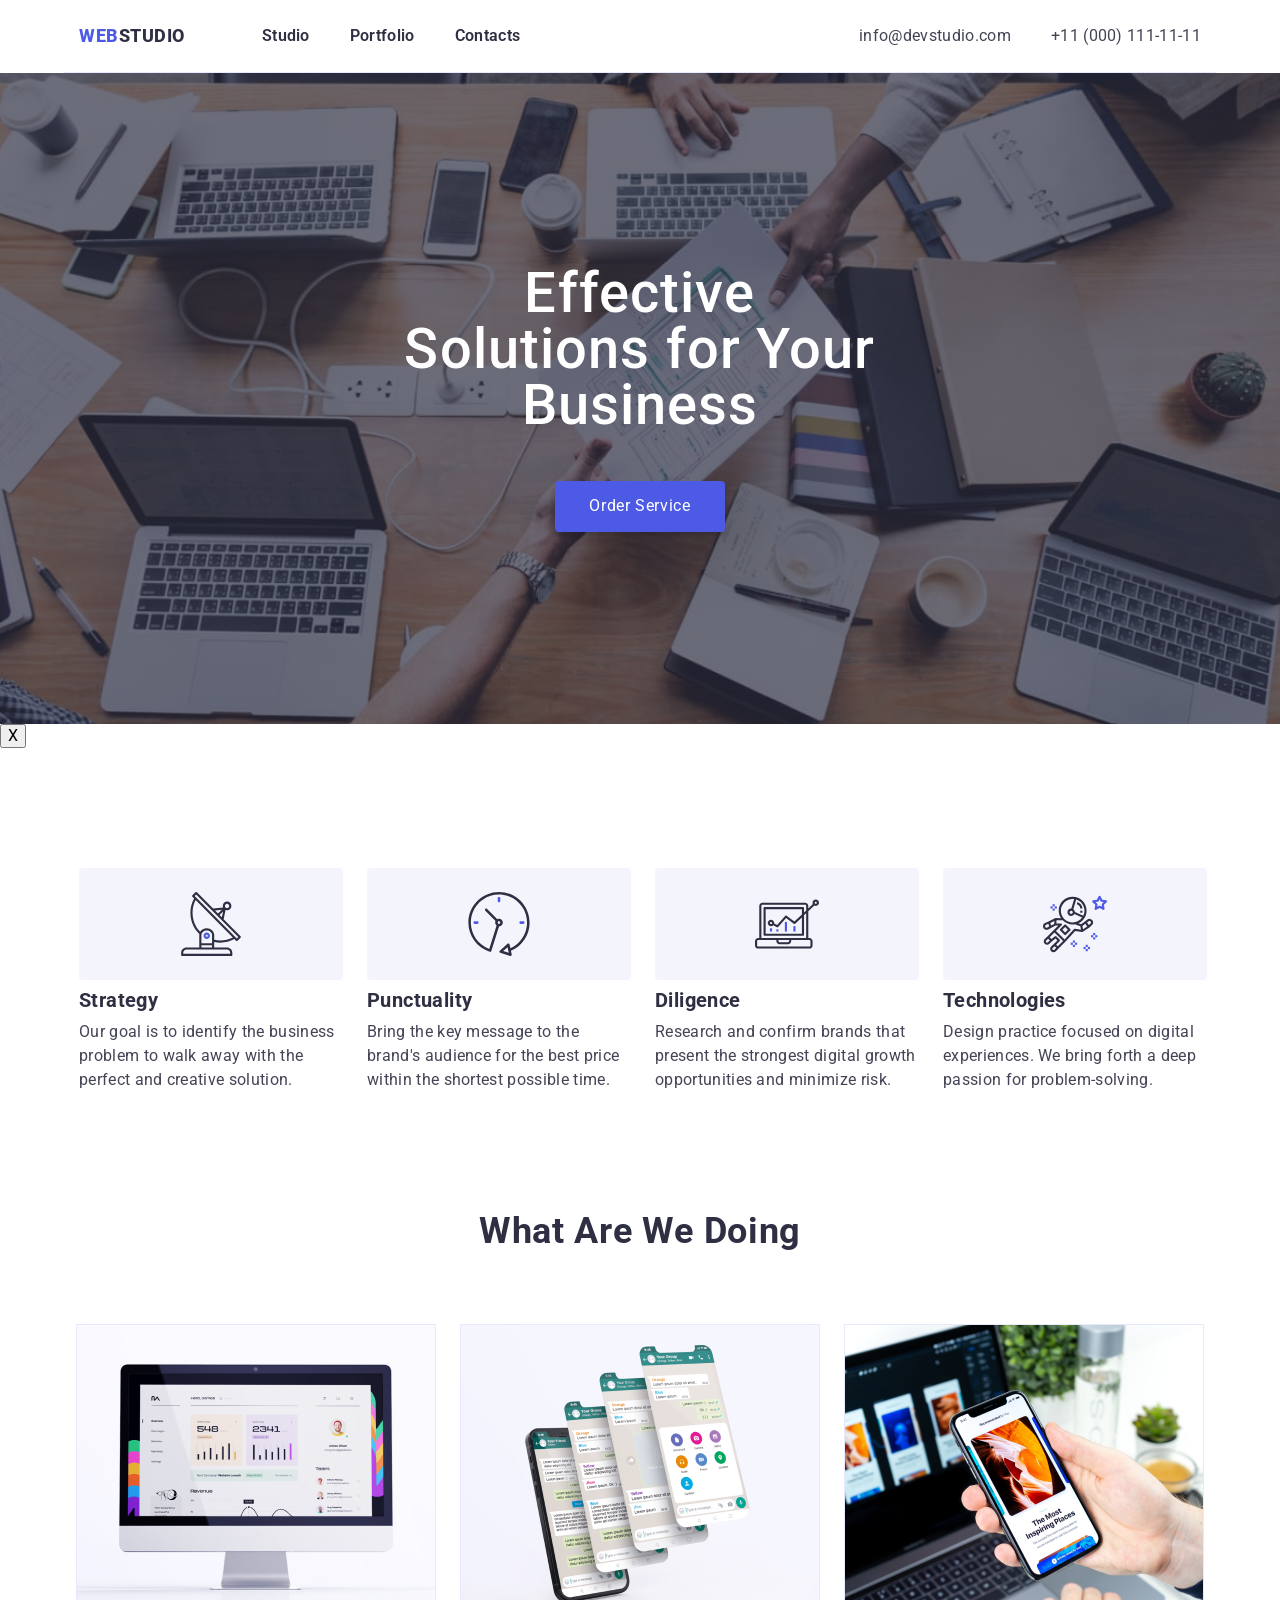
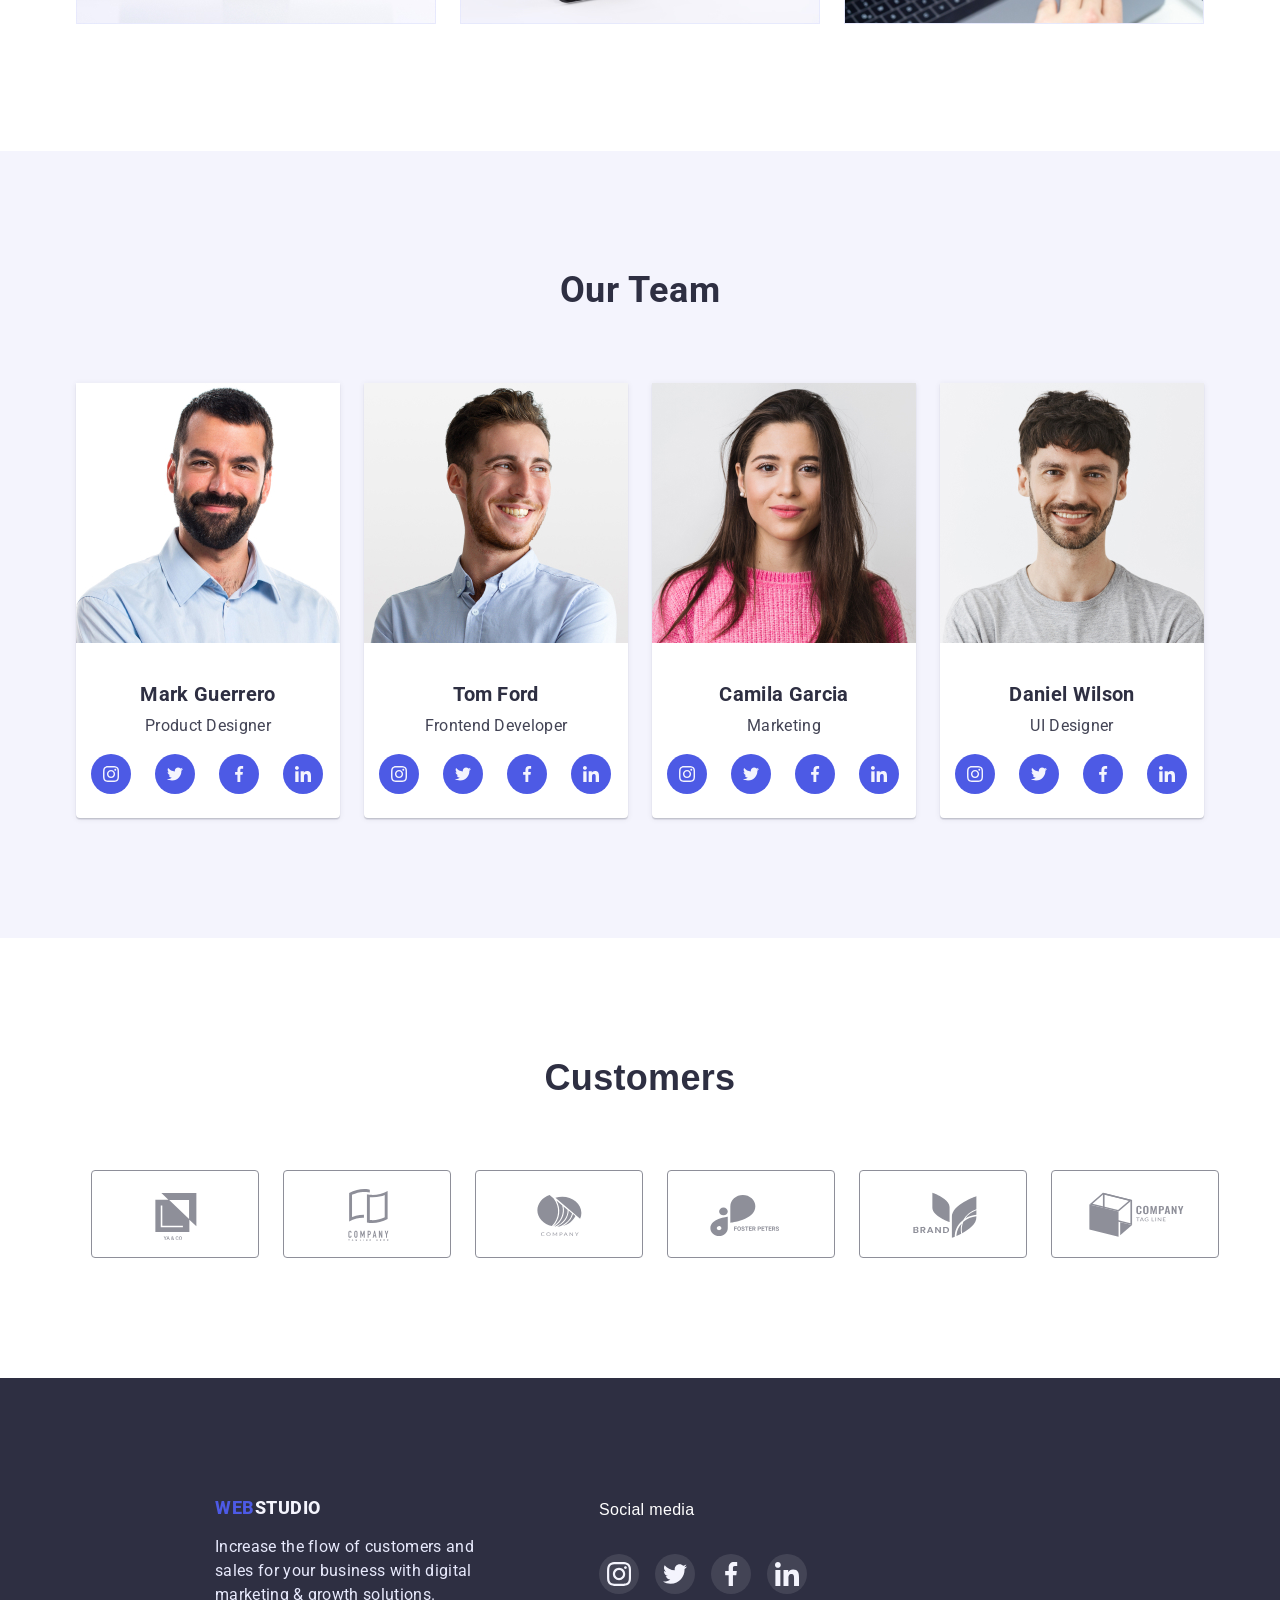
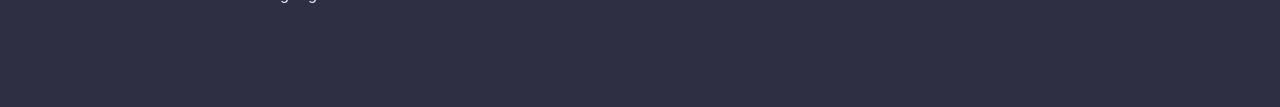
==== index.html @ c27de823 "modal" ====
<!DOCTYPE html>
<html lang="en">
<head>
    <meta charset="UTF-8">
    <meta http-equiv="X-UA-Compatible" content="IE=edge">
    <meta name="viewport" content="width=device-width, initial-scale=1.0">
    <title>Webstudio</title>
    <link href="https://fonts.googleapis.com/css2?family=Raleway:wght@700&family=Roboto:wght@400;500;700;900&display=swap"
        rel="stylesheet">
    <link href="https://fonts.googleapis.com/css2?family=Raleway:wght@700&display=swap" rel="stylesheet">
    <link rel="stylesheet" href="https://cdnjs.cloudflare.com/ajax/libs/modern-normalize/1.1.0/modern-normalize.min.css"
        integrity="sha512-wpPYUAdjBVSE4KJnH1VR1HeZfpl1ub8YT/NKx4PuQ5NmX2tKuGu6U/JRp5y+Y8XG2tV+wKQpNHVUX03MfMFn9Q=="
        crossorigin="anonymous" referrerpolicy="no-referrer" />
    <link rel="stylesheet" href="./css/styles.css">
</head>
<body>
    <header class="page-heder">  
        <div class="container heder-nav">      
            <nav class="main-nav">
                <a href="./index.html" class="logo">
                    <span>Web</span>Studio
                </a>
                    <ul class="site-nav">
                        <li class="navigation">
                            <a href="index.html" class="link">Studio</a>
                        </li>
                        <li class="navigation">
                            <a href="./portfolio.html" class="link">Portfolio</a>
                        </li>
                        <li class="navigation">
                            <a href="/" class="link">Contacts</a>
                        </li>
                    </ul>
            </nav>       
                <ul class="contacts">
                    <li class="nav-contacts">
                        <a href="mailto:info@devstudio.com" class="mail">info@devstudio.com</a>
                    </li>
                    <li class="nav-contacts">
                        <a href="tel:+11(000)111-11-11" class="phone">+11 (000) 111-11-11</a>
                    </li>
                </ul> 
        </div>
    </header>
<!--      Hero -->
    <main> 
        <section class="hero-title">
            <div class="container">
                <h1 class="first-title">Effective Solutions for Your Business</h1>
                <button class="button-hero" type="button" data-modal-open>Order Service</button>
            </div>  
        </section>
        
        <!-- Modal -->
        <div class="backdrop is-hidden" data-modal>
            <div class="modal">
              <button type="button" class="close-button" data-modal-close>X</button>
            </div>
          </div>
        </div>
       

     <!-- первая секция после героя -->
        <section class="section section-content" >
            <div class="container container-content">
                <ul class="content">
                    <li class="content-list">
                        <div class="content-div">
                            <svg class="content-svg" width="64" height="64">
                                <use href="./img/symbol-defs.svg#icon-antenna-1"></use>
                            </svg>
                        </div>
                        <h3 class="section-title">Strategy</h3>
                        <p>Our goal is to identify the business
                            problem to walk away with the perfect and creative solution.
                        </p>                  
                    </li>

                    <li class="content-list">
                        <div class="content-div">
                            <svg class="content-svg "width="64" height="64" >
                                <use href="./img/symbol-defs.svg#icon-clock-1" ></use>
                            </svg>
                        </div>
                        <h3 class="section-title">Punctuality</h3>
                        <p>Bring the key message to the brand's audience for the best price within the shortest possible time.</p>
                    </li>

                    <li class="content-list">
                        <div class="content-div">
                            <svg class="content-svg" width="64" height="64">
                                <use href="./img/symbol-defs.svg#icon-diagram-1"></use>
                            </svg>
                        </div>
                        <h3 class="section-title">Diligence</h3>
                        <p>Research and confirm brands that present the strongest digital growth opportunities and minimize risk.</p>
                    </li>

                    <li class="content-list">
                        <div class="content-div">
                            <svg class="content-svg" width="64" height="64">
                                <use href="./img/symbol-defs.svg#icon-astronaut-1"></use>
                            </svg>
                        </div>
                        <h3 class="section-title">Technologies</h3>
                        <p>Design practice focused on digital experiences. We bring forth a deep passion for problem-solving.</p>
                    </li>
                </ul>
            </div>
        </section>

         <!-- what are we doing -->
         <section class="section our-works">
            <div class="container container-works">
                <h2 class="team-work">What are we doing</h2>
                <ul class="works">        
                        <li class="work-img">
                            <img src="./img/img.jpg" alt="statistics on the monitor">
                        </li>

                        <li class="work-img">

                            <img src="./img/img-1.jpg" alt="wahtsaap user interface on smartphone">
                        </li>

                        <li class="work-img">
                            <img src="./img/img-2.jpg" alt="smartphone in hand">
                        </li>
                </ul>
            </div>
         </section>
         
         <!-- Our team -->
         <section class="section our-team">
            <div class="container container-command"> 
                <h2 class="section-team">Our Team</h2>
                <ul class="team-foto">
                    <li class="names-team">
                        <img src="./img/markguerrero.jpg" alt="mark guerro">
                        <div class="container foto-names">
                            <h3 class="section-names">Mark Guerrero</h3>
                            <p>Product Designer</p>
                            <ul class="icon-list">
                                <li class="icon-item">  
                                    <a class="icon" href="">
                                        <svg class="svg-icon" width="16" height="16">
                                            <use href="./img/symbol-defs.svg#icon-instagram-2"></use>
                                        </svg>
                                    </a>
                                </li>    
                                <li class="icon-item">    
                                    <a class="icon" href="">
                                        <svg class="svg-icon" width="16" height="16">
                                            <use href="./img/symbol-defs.svg#icon-twitter-1"></use>
                                        </svg>
                                    </a>
                                </li>
                                <li class="icon-item">    
                                   <a class="icon" href="">
                                        <svg class="svg-icon" width="16" height="16">
                                            <use href="./img/symbol-defs.svg#icon-facebook-1"></use>
                                        </svg>
                                    </a>
                                </li>
                                <li class="icon-item">   
                                    <a class="icon" href="">
                                        <svg class="svg-icon" width="16" height="16">
                                            <use href="./img/symbol-defs.svg#icon-linkedin-1"></use>
                                        </svg>
                                    </a>
                                </li>
                            </ul>
                        </div>
                    </li>
                    <li class="names-team">
                            <img src="./img/tomford.jpg" alt="tom ford">
                        <div class="container foto-names">
                            <h3 class="section-names">Tom Ford</h3>
                            <p>Frontend Developer</p>
                            <ul class="icon-list">
                                <li class="icon-item">  
                                    <a class="icon" href="">
                                        <svg class="svg-icon" width="16" height="16">
                                            <use href="./img/symbol-defs.svg#icon-instagram-2"></use>
                                        </svg>
                                    </a>
                                </li>    
                                <li class="icon-item">    
                                    <a class="icon" href="">
                                        <svg class="svg-icon" width="16" height="16">
                                            <use href="./img/symbol-defs.svg#icon-twitter-1"></use>
                                        </svg>
                                    </a>
                                </li>
                                <li class="icon-item">    
                                   <a class="icon" href="">
                                        <svg class="svg-icon" width="16" height="16">
                                            <use href="./img/symbol-defs.svg#icon-facebook-1"></use>
                                        </svg>
                                    </a>
                                </li>
                                <li class="icon-item">   
                                    <a class="icon" href="">
                                        <svg class="svg-icon" width="16" height="16">
                                            <use href="./img/symbol-defs.svg#icon-linkedin-1"></use>
                                        </svg>
                                    </a>
                                </li>
                            </ul>
                        </div>
                    </li>
                    <li class="names-team">
                        <img src="./img/camilagarcia.jpg" alt="kamila garcia">
                        <div class="container foto-names">
                            <h3 class="section-names">Camila Garcia</h3>
                            <p>Marketing</p>
                            <ul class="icon-list">
                                <li class="icon-item">  
                                    <a class="icon" href="">
                                        <svg class="svg-icon" width="16" height="16">
                                            <use href="./img/symbol-defs.svg#icon-instagram-2"></use>
                                        </svg>
                                    </a>
                                </li>    
                                <li class="icon-item">    
                                    <a class="icon" href="">
                                        <svg class="svg-icon" width="16" height="16">
                                            <use href="./img/symbol-defs.svg#icon-twitter-1"></use>
                                        </svg>
                                    </a>
                                </li>
                                <li class="icon-item">    
                                   <a class="icon" href="">
                                        <svg class="svg-icon" width="16" height="16">
                                            <use href="./img/symbol-defs.svg#icon-facebook-1"></use>
                                        </svg>
                                    </a>
                                </li>
                                <li class="icon-item">   
                                    <a class="icon" href="">
                                        <svg class="svg-icon" width="16" height="16">
                                            <use href="./img/symbol-defs.svg#icon-linkedin-1"></use>
                                        </svg>
                                    </a>
                                </li>
                            </ul>
                        </div>
                    </li>
                    <li class="names-team">
                        <img src="./img/danielwilson.jpg" alt="deniel wilson">
                        <div class="container foto-names">
                            <h3 class="section-names">Daniel Wilson</h3>
                            <p>UI Designer</p>
                            <ul class="icon-list">
                                <li class="icon-item">  
                                    <a class="icon" href="">
                                        <svg class="svg-icon" width="16" height="16">
                                            <use href="./img/symbol-defs.svg#icon-instagram-2"></use>
                                        </svg>
                                    </a>
                                </li>    
                                <li class="icon-item">    
                                    <a class="icon" href="">
                                        <svg class="svg-icon" width="16" height="16">
                                            <use href="./img/symbol-defs.svg#icon-twitter-1"></use>
                                        </svg>
                                    </a>
                                </li>
                                <li class="icon-item">    
                                   <a class="icon" href="">
                                        <svg class="svg-icon" width="16" height="16">
                                            <use href="./img/symbol-defs.svg#icon-facebook-1"></use>
                                        </svg>
                                    </a>
                                </li>
                                <li class="icon-item">   
                                    <a class="icon" href="">
                                        <svg class="svg-icon" width="16" height="16">
                                            <use href="./img/symbol-defs.svg#icon-linkedin-1"></use>
                                        </svg>
                                    </a>
                                </li>
                            </ul>
                        </div>
                    </li>
                </ul>
            </div>
         </section>
         <!-- Customers -->
         <section class="section" >
            <div class="container">
                <h2 class="customers-item">Customers</h2>
                <ul class="customers-ul">
                    <li class="customers-list">
                        <a class="customers-svg-a" href="#">
                            <svg  width="104" height="56">
                                <use class="valera" href="./img/symbol-defs.svg#icon-Logo"></use>
                            </svg>
                        </a>
                    </li>
                    <li class="customers-list">
                        <a class="customers-svg-a" href="#">
                            <svg class="customers-svg" width="104" height="56">
                                <use href="./img/symbol-defs.svg#icon-Logo-1"></use>
                            </svg>
                        </a>
                    </li>
                    <li class="customers-list">
                        <a class="customers-svg-a" href="#">  
                            <svg class="customers-svg" width="104" height="56">
                                <use href="./img/symbol-defs.svg#icon-Logo-2"></use>
                            </svg>
                        </a>
                    </li>
                    <li class="customers-list">
                        <a class="customers-svg-a" href="#">
                            <svg class="customers-svg" width="104" height="56">
                                <use href="./img/symbol-defs.svg#icon-Logo-3"></use>
                            </svg>
                        </a>
                    </li>
                    <li class="customers-list">
                        <a class="customers-svg-a" href="#">
                            <svg class="customers-svg" width="104" height="56">
                                <use href="./img/symbol-defs.svg#icon-Logo-4"></use>
                            </svg>
                        </a>
                    </li>
                    <li class="customers-list">
                        <a class="customers-svg-a" href="#">
                            <svg class="customers-svg" width="104" height="56">
                                <use href="./img/symbol-defs.svg#icon-Logo-5"></use>
                            </svg>
                        </a>
                    </li>
                </ul>
            </div>

         </section>

    </main>

    <footer class="section-footer">
        <div class="container footer-container">         
           <div class="footer-text">
                <a href="index.html"  class="logo-footer">
                    <span>Web</span>Studio
                </a>
                    <p>Increase the flow of customers and sales for your business with digital marketing & growth solutions.</p>
            </div>
            <div class="footer-div">
                <h3 class="footer-item">Social media</h3>
                <ul class="footer-ul">
                    <li class="footer-list">  
                        <a class="icon-footer" href="">
                            <svg class="svg-footer" width="24" height="24">
                                <use href="./img/symbol-defs.svg#icon-instagram-2"></use>
                            </svg>
                        </a>
                    </li>    
                    <li class="footer-list">    
                        <a class="icon-footer" href="">
                            <svg class="svg-footer" width="24" height="24">
                                <use href="./img/symbol-defs.svg#icon-twitter-1"></use>
                            </svg>
                        </a>
                    </li>
                    <li class="footer-list">    
                       <a class="icon-footer" href="">
                            <svg class="svg-footer" width="24" height="24">
                                <use href="./img/symbol-defs.svg#icon-facebook-1"></use>
                            </svg>
                        </a>
                    </li>
                    <li class="footer-list">   
                        <a class="icon-footer" href="">
                            <svg class="svg-footer" width="24" height="24">
                                <use href="./img/symbol-defs.svg#icon-linkedin-1"></use>
                            </svg>
                        </a>
                    </li>
                </ul>
            </div>
        </div>    
    </footer> 
    
    <script src="./js/modal.js"></script>
</body>
</html>
---- css/styles.css ----
:root{
    --primary-text-color: #434455;
    --title-text-color: #2E2F42;
    --button-color: #4D5AE5;
    --white-color:#FFFFFF;
    --button-portfolio:#F4F4FD;
    /* основной цвет #434455*/
    /* вторичній на заголовках #2E2F42 */
    /* цвет кнопки #4D5AE5*/
}



body {
    background-color: ffffff;
    color: var(--primary-text-color);
    font-family: 'Roboto';
    font-weight: 400;
    font-size: 16px;
    line-height: 1.5em;
    letter-spacing: 0.02em;
}

h1,h2,h3,h4,h5,h6,ul,p {
    margin: 0;
    padding: 0;
}

.section {
    padding: 120px 0;
}

/* logo */

.logo {
    color: var(--title-text-color);
    font-family: 'Raleway' sans-serif;
    font-weight: 800;
    font-size: 18px;
    line-height: 0.75em;
    letter-spacing: 0.03em;
    text-transform: uppercase;
    text-decoration: none;
    
}

span {
    color: var(--button-color);
    font-family: 'Raleway' sans-serif;
    font-weight: 800;
    font-size: 18px;
    line-height: 0.75em;
    letter-spacing: 0.03em;
    text-transform: uppercase;
}

ul {
    list-style: none;
}
/* навигация сайта в hed */


.heder-nav  {
    display: flex;
    width: 1152px;
    margin: 0 auto;
    padding-right: 12px;
    padding-left: 12px;
    align-items: center;
    border-bottom: 1px solid #E7E9FC;
    hadow: 0px 2px 1px rgba(46, 47, 66, 0.08), 0px 1px 1px rgba(46, 47, 66, 0.16), 0px 1px 6px rgba(46, 47, 66, 0.08);
    
}
.main-nav {
    display: flex;
    align-items: center;
    

}

.site-nav {
    display: flex;
    margin-top: 0;
    margin-bottom: 0;
    padding-left: 0;
    margin-left: 77px;
   
}

.site-nav .navigation:not(:last-child){
    margin-right: 40px;
}

.site-nav .link {
    display: block;
    padding-top: 24px;
    padding-bottom: 24px ;
    color: var(--title-text-color);
    font-family: 'Roboto';
    font-weight: 600;
    font-size: 16px;
    line-height: 1.5em;
    letter-spacing: 0.02em;
}
.site-nav a {
    text-decoration: none;
}

.site-nav .link:hover {
    color: var(--primary-text-color);
}
.site-nav .link:focus {
    color: var(--button-color);
}

/* contacts */
.nav-contacts .contacts:first-child{
    padding-right: 40px;
}
      


.contacts{
    display: flex;
    padding-left: 0;
    margin-top: 0;
    margin-bottom: 0;
    margin-left: auto;
    
}

.contacts .mail {
    margin-right: 40px;
    color: var(--primary-text-color);
    font-family: 'Roboto';
    font-weight: 400;
    font-size: 16px;
    line-height: 1.5em;
    letter-spacing: 0.02em;
    text-decoration: none;
}

.contacts .mail:hover,
.contacts .mail:focus{
    color: var(--button-color);
}

.contacts .phone { 
    color: var(--primary-text-color);
    font-family: 'Roboto';
    font-weight: 400;
    font-size: 16px;
    line-height: 1.5em;
    letter-spacing: 0.02em;
    text-decoration: none;
}

.contacts .phone:hover,
.contacts .phone:focus{
    color: var(--button-color);
}

/* hero */
.hero-title {
    max-width: 1440px;
    margin: 0 auto;
    padding: 192px 0; 
    text-align: center;
    background-color:#2E2F42; 
    color: var(--white-color);
    background-image: linear-gradient(rgba(46, 47, 66, 0.7),rgba(46, 47, 66, 0.7)), url(../img/people-office\ 1.jpg);
    background-size: cover;
    background-repeat: no-repeat;
    background-position: center;
    
 
}

.container {
    max-width: 1152px;
    margin: 0 auto;
    padding: 0 15px;
}

.first-title {
    max-width: 492px;
    margin: 0 auto;
    margin-bottom: 48px;
    font-weight: 500;
    font-size: 56px;
    line-height: 1em;
    letter-spacing: 0.02em;
}

.button-hero {
    background-color: var(--button-color);
    box-shadow: 0px 4px 4px rgba(0, 0, 0, 0.15);
    color: var(--white-color);
    width: 170px;
    height: 51px;
    font-size: 16px;
    line-height: 1.18em;
    letter-spacing: 0.04em;
    cursor: pointer;
    border-radius: 4px;
    border: none;
   
}
.button-hero:hover {
    background-color: #404BBF;
   
}

/* первая секция после героя */
.section-content {
    padding-top: 120px;
    padding-bottom: 0; 
}

.container-content{
    justify-content: center;
    margin: auto;
    width: 1158px;
    padding: 0 15px;
    margin: 0 auto;
    
}

.section-title {
    color: var(--title-text-color);
    font-size: 20px;
    line-height: 1.2em;
    letter-spacing: 0.02em;
    margin-bottom: 8px;
    margin-top: 0;
}

.content {
    display: flex;
    text-align: start;
    padding-left: 0;
    
}


.content-list:not(:last-child){
    margin-right: 24px;
}
.content-div {
    background-color: #F4F4FD;
    border-radius: 4px;
    width: 264px;
    height: 112px;
    display: flex;
    align-items: center;
    justify-content: center;
    gap: 24px;
    margin-bottom: 8px;
   
}

/* what are we doing */
.our-works {
    padding-top: 120px;
}

.container-works {
    widows: 1128px;
    text-align: center;
}

.works {
    display: flex;
    justify-content: center;
    margin-top: 0;
    margin-bottom: 0;
    padding-left: 0;
}

.team-work {
    color: var(--title-text-color);
    font-size: 36px;
    line-height: 1.11em;
    letter-spacing: 0.02em;
    text-transform: capitalize;
    padding-bottom: 72px;
}

.work-img:not(:last-child) {
    margin-right: 24px;
}



/* our team */
.our-team {
    /* margin-top: 120px; */
    padding-bottom: 120px;
    background-color: var(--button-portfolio);
}

.container-command {
    text-align: center;
}

.section-team {
    /* padding-top: 120px; */
    padding-bottom: 72px; 
    color: var(--title-text-color);
    font-size: 36px;
    line-height: 1.11em;
    letter-spacing: 0.02em;
    text-transform: capitalize;
}

.team-foto{
    display: flex;
    justify-content: center;
    margin-bottom: 0;
    padding-left: 0;
    width: 100%;
    height: auto;
}

.names-team:not(:last-child) {
    margin-right: 24px;
}
.names-team {
    background: #FFFFFF;
box-shadow: 0px 1px 6px rgba(46, 47, 66, 0.08), 0px 1px 1px rgba(46, 47, 66, 0.16), 0px 2px 1px rgba(46, 47, 66, 0.08);
border-radius: 0px 0px 4px 4px;
}

.section-names {
    color: var(--title-text-color);
    font-size: 20px;
    line-height: 1.2em;
    margin-top: 0;
    margin-bottom: 8px;
}

.foto-names {
    /* padding: 32px 64px; */
    padding-bottom: 32px;
    padding-top: 32px;
}

.icon-list {
    display: flex;
    justify-content: space-between;
    width: 232px;
    height: 48px;
    padding-top: 16px;
}

.icon-item {
    width: 40px;
    height: 40px;
    
}

.icon {
    width: 100%;
    height: 100%;
    display: flex;
    align-items: center;
    justify-content: center;
    gap: 24px;
    background-color: var(--button-color);
    border-radius: 50%;
    fill: #F4F4FD;
}

.icon-item :hover {
    background-color: #404BBF;
    
}
   
/* Customers  */

.customers-item {
    font-family: sans-serif;
    color: var(--title-text-color);
    font-size: 36px;
    line-height: 1.1em;
    font-weight: 700;
    text-align: center;
    /* margin-top: 130px; */
    margin-bottom: 72px;

}

.customers-ul {
    display: flex;
    justify-content: center;
    width: 1152px;
    margin: 0 auto;
    /* padding-bottom: 120px; */
    

}

.customers-list {
    display: flex;
    align-items: center;
    justify-content: center;
    /* width: 168px;
    height: 88px;  */
   
}

.customers-svg-a {
    display: flex;
    align-items: center;
    justify-content: center;
    border: 1px solid #8E8F99;
    border-radius: 4px;
    width: 168px;
    height: 88px; 
    fill: #8E8F99;
    
    
}

.customers-svg-a:hover,
.customers-svg-a:focus {
    color: #404BBF;
    border: 1px solid #404BBF;
    fill: #404BBF;;
}

.customers-list:not(:last-child) {
    margin-right: 24px;
}


/* Footer */

.footer-container{
    display: flex;
    margin-left: 200px;
}

.section-footer{
    display: flex;
    background-color: var(--title-text-color);
    padding-top: 120px;
    /* padding-left: 200px; */
    padding-bottom: 100px;
      
}

.footer-text {
    display: block;
    width: 264px;
    color: #E7E9FC;
    margin-right: 120px;
   
}

.logo-footer{
    display: block;
    padding-bottom: 16px;
    color: #F4F4FD;
    font-family: 'Raleway' sans-serif;
    font-style: normal;
    font-weight: 800;
    font-size: 18px;
    line-height: 1.16em;
    letter-spacing: 0.03em;
    text-transform: uppercase;
    text-decoration: none;
}

.footer-item {
    font-family: sans-serif;
    font-weight: 500;
    font-size: 16px;
    line-height: 1.5em;
    color: #FFFFFF;
    letter-spacing: 0.02em;
    padding-bottom: 16px;
}

.footer-ul {
    display: flex;
    width: 232px;
    height: 48px;
    padding-top: 16px;

}

.footer-list {
    width: 40px;
    height: 40px;
    
}

.footer-list:not(:last-child){
    margin-right: 16px;
}

.footer-list :hover {
    background-color: #31D0AA;

}

.icon-footer {
    width: 100%;
    height: 100%;
    display: flex;
    align-items: center;
    justify-content: center;
    gap: 24px;
    background-color: rgba(255, 255, 255, 0.1);
    border-radius: 50%;
    fill: #F4F4FD;
}


      /*  Portfolio page */
.portfolio-h1{
    display: none;
}

.button-list {
    display: flex;
    margin-top: 94px;
    justify-content: center;
}

.button:not(:last-child){
    margin-right: 24px;
} 

.button-btn{
    background-color: var(--button-portfolio);
    color: var(--button-color);
    font-size: 16px;
    line-height: 1.5em;
    cursor: pointer;
    padding: 8px 16px;
    border: 1px solid #E7E9FC;
    border-radius: 4px;
 }

.button-btn:hover,
.button-btn:focus{
    background-color: var(--button-color);
    color: var(--white-color);
}

/* секция фото */
.portfolio-foto {
    margin-right: 0 auto;
    margin-left: 0 auto;
    padding-top: 72px;
    /* width: 1152px; */
   
    
   
}

.foto-list {
    display: flex;
    flex-wrap: wrap;
    width: 1152px;
    /* background: #FFFFFF; */
    border: 0.5px solid #F4F4FD;
    box-shadow: 0px 1px 6px rgba(46, 47, 66, 0.08);
  
    
}

.foto-img-list {
    width: 360px;
    margin-right: 24px;
    margin-bottom: 48px;

}

.foto-img-list:nth-child(3n) { 
    margin-right: 0;

}

.foto-img-list:nth-child(n+7) {
    margin-bottom: 0;
}

.app-marketing-design {
    padding-top: 32px;
    padding-bottom: 32px;
    padding-left: 16px;
    /* background: #FFFFFF; */
    border: 0.5px solid #F4F4FD;
    box-shadow: 0px 1px 6px rgba(46, 47, 66, 0.08);
}

.section-portfolio {
    color: var(--title-text-color);
    font-size: 20px;
    line-height: 1.2em;
    margin-bottom: 8px;
}
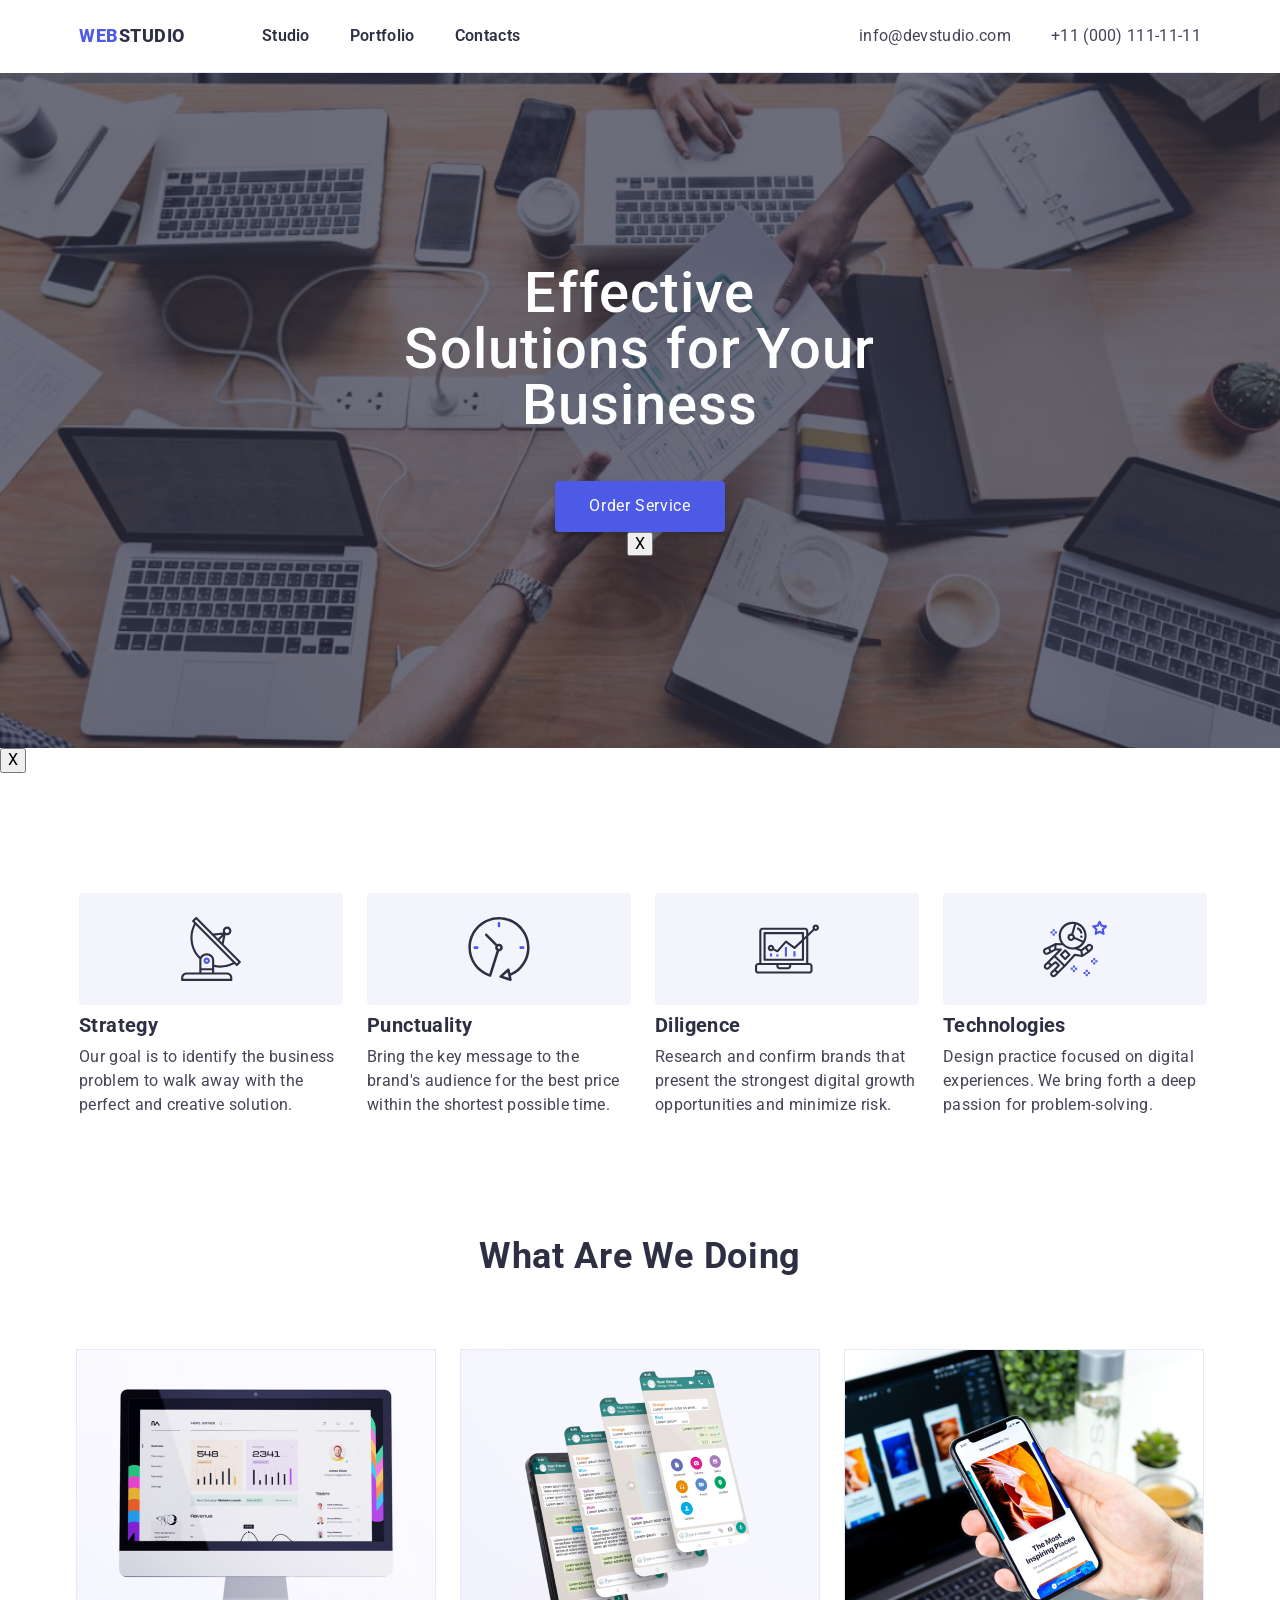
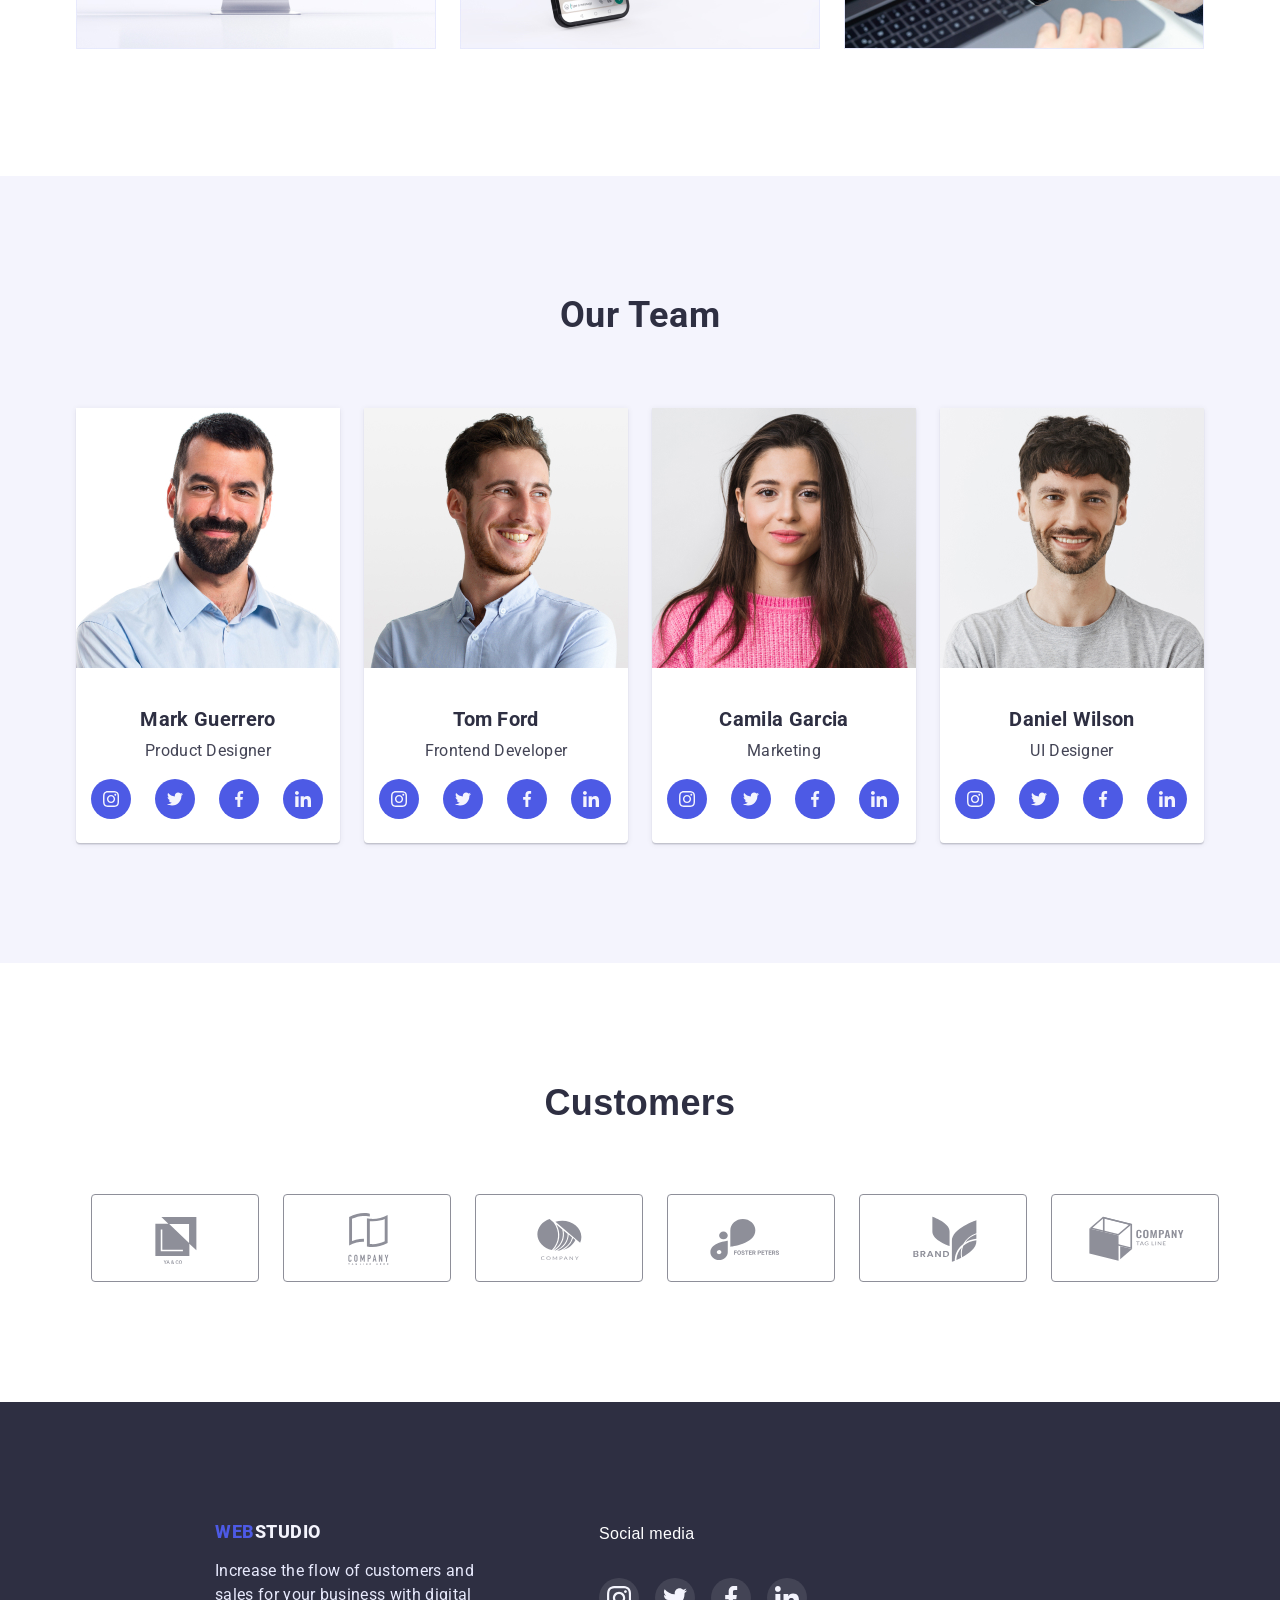
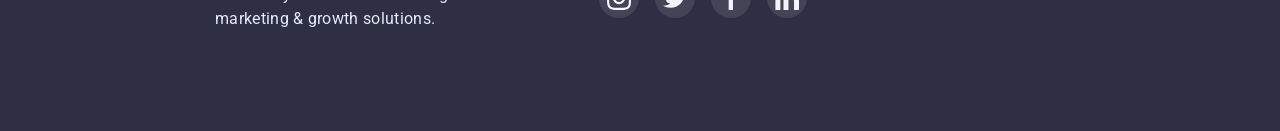
==== commit 5b6be35f: "модалка" ====
--- a/index.html
+++ b/index.html
@@ -48,7 +48,14 @@
             <div class="container">
                 <h1 class="first-title">Effective Solutions for Your Business</h1>
                 <button class="button-hero" type="button" data-modal-open>Order Service</button>
-            </div>  
+            </div> 
+            <div class="backdrop is-hidden" data-modal>
+                <div class="modal">
+                  <button type="button" class="close-button" data-modal-close>X</button>
+                </div>
+              </div>
+              
+            </div> 
         </section>
         
         <!-- Modal -->
@@ -57,6 +64,7 @@
               <button type="button" class="close-button" data-modal-close>X</button>
             </div>
           </div>
+
         </div>
        
 
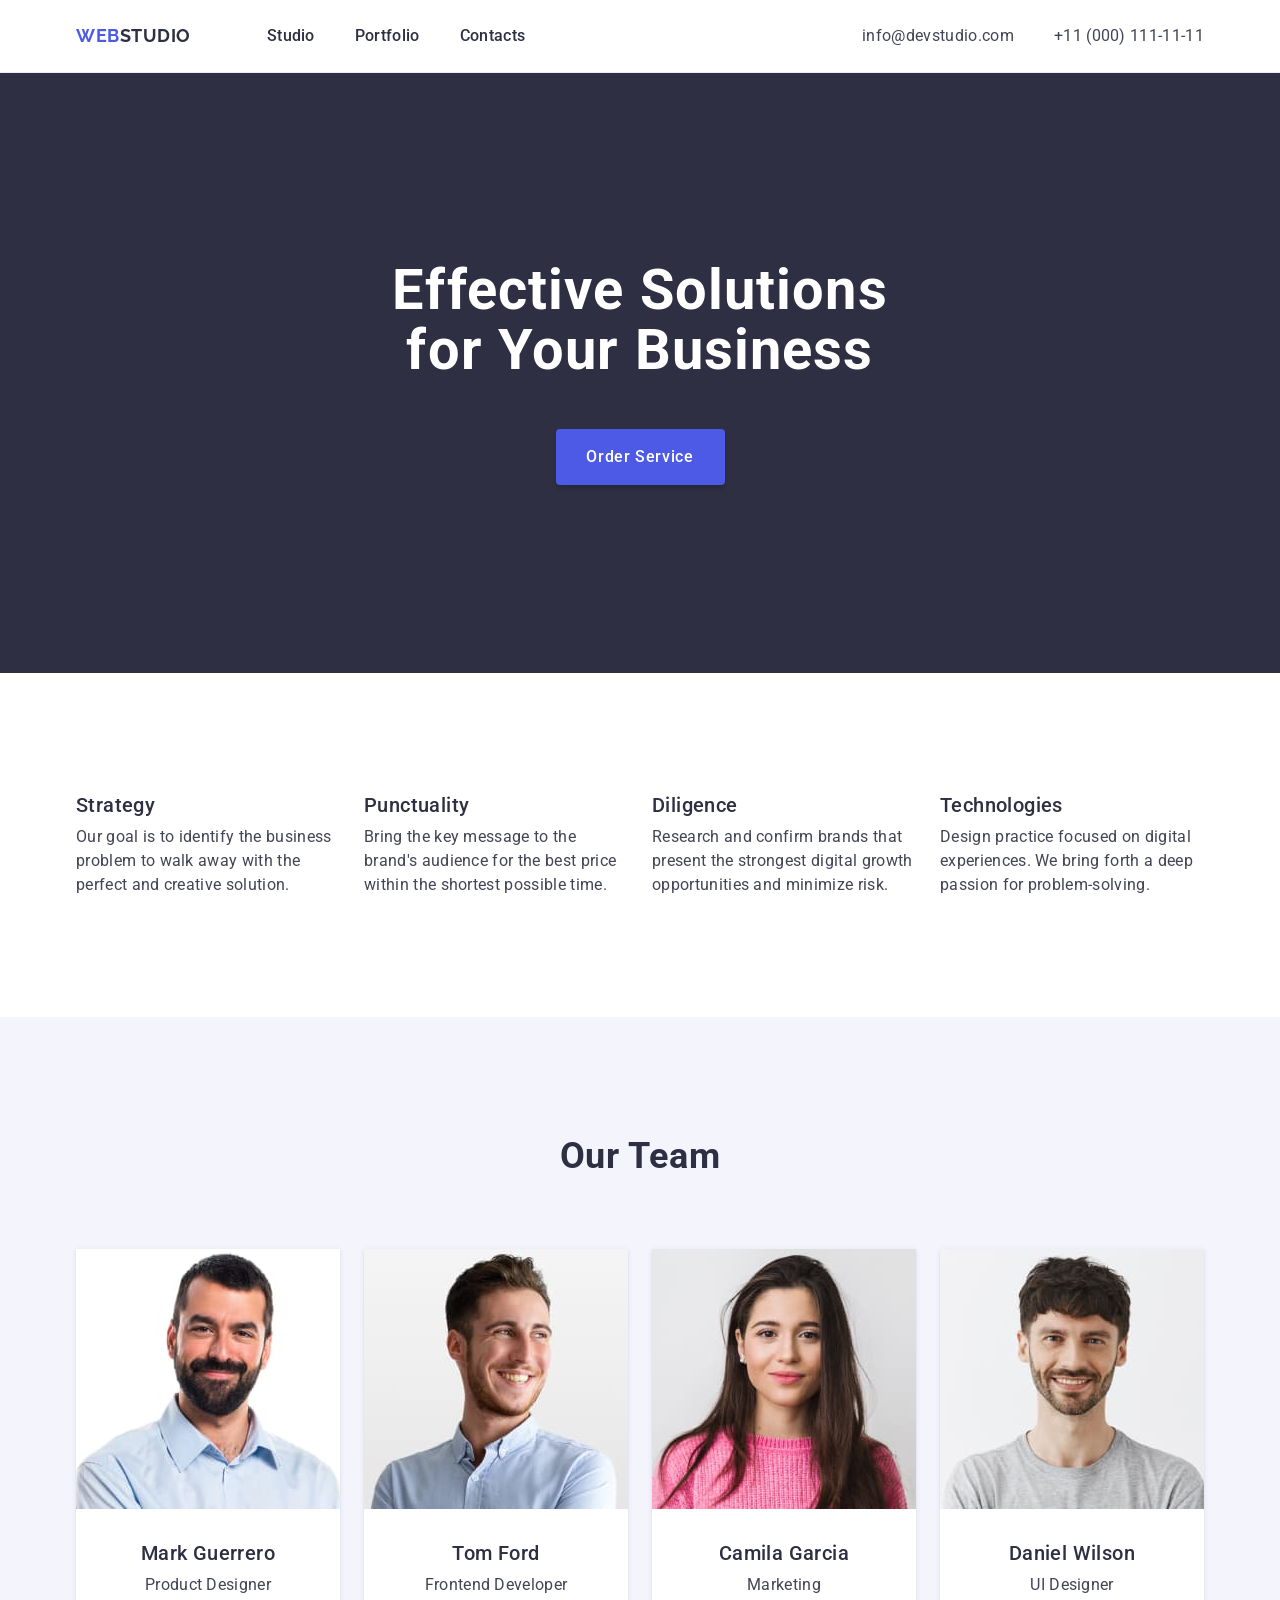
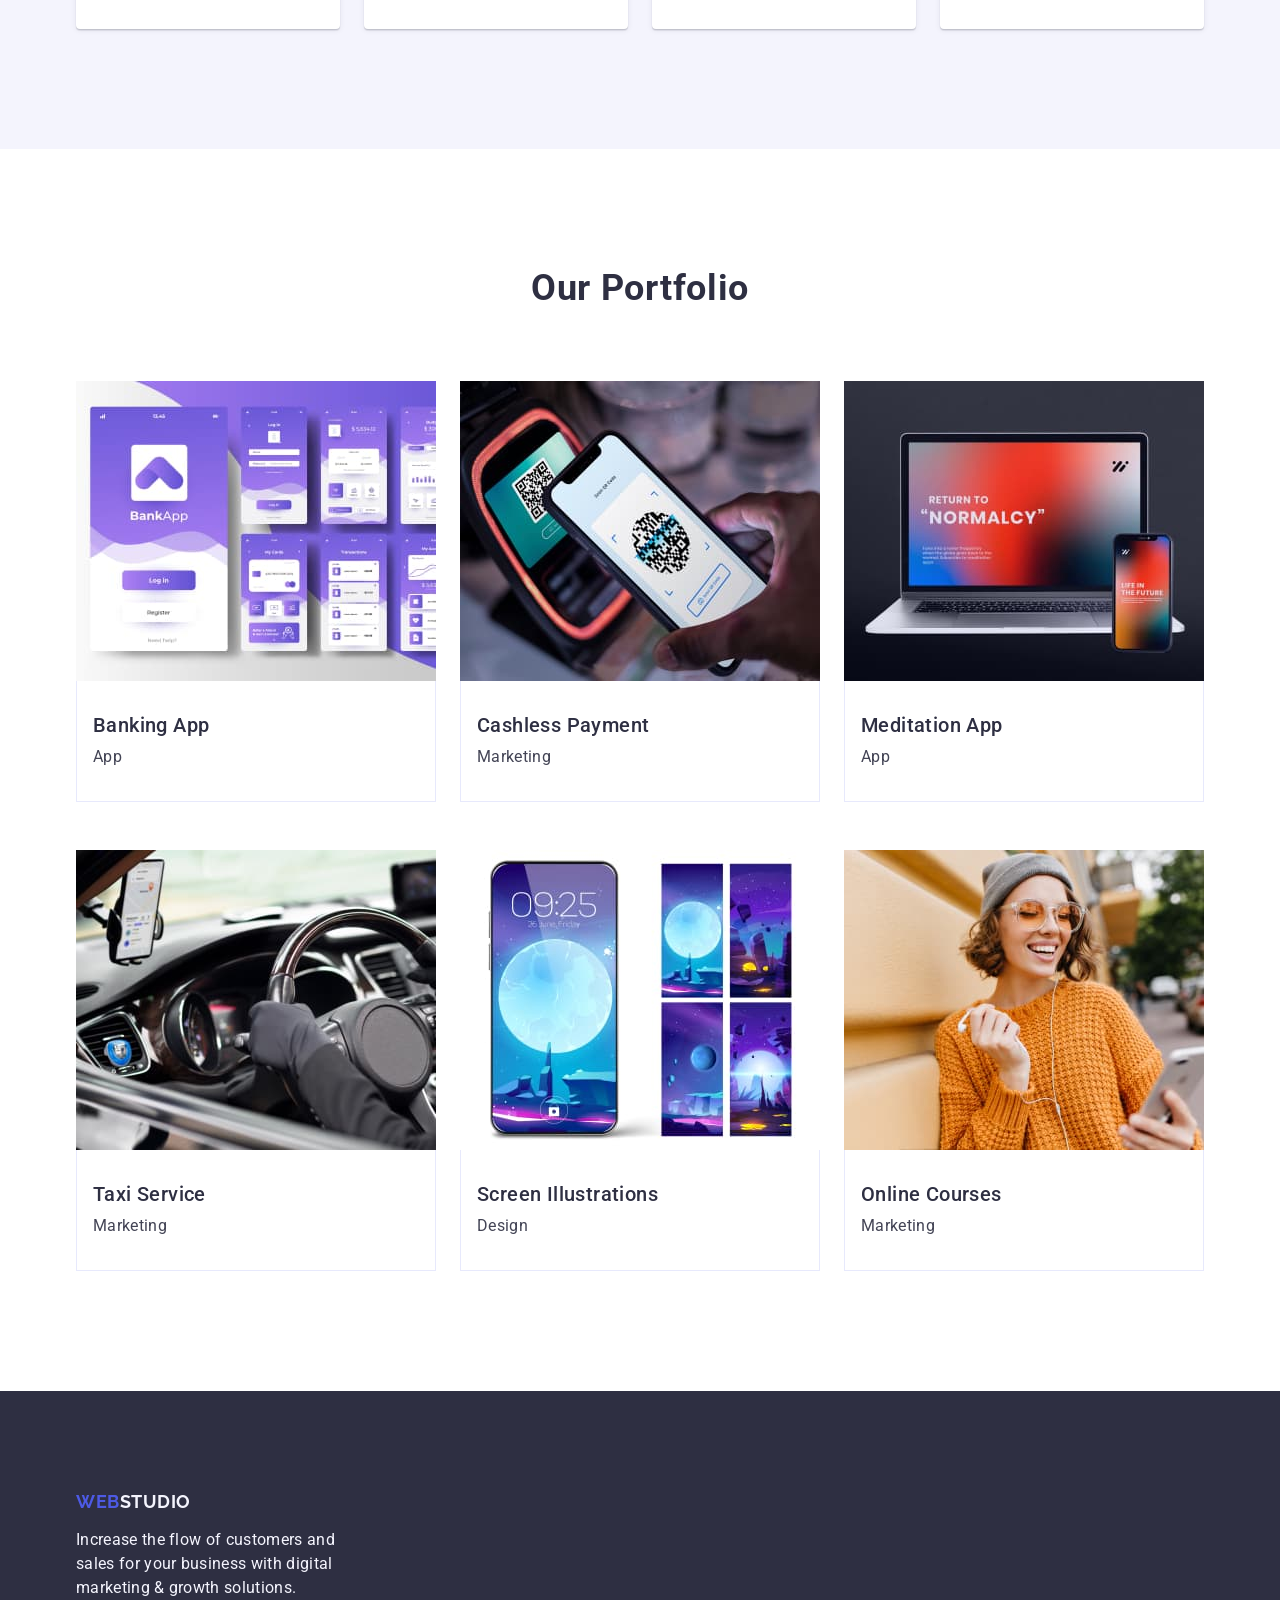
==== commit 5befc0e8: "start" ====
--- a/index.html
+++ b/index.html
@@ -2,396 +2,203 @@
 <html lang="en">
 <head>
     <meta charset="UTF-8">
-    <meta http-equiv="X-UA-Compatible" content="IE=edge">
     <meta name="viewport" content="width=device-width, initial-scale=1.0">
     <title>Webstudio</title>
-    <link href="https://fonts.googleapis.com/css2?family=Raleway:wght@700&family=Roboto:wght@400;500;700;900&display=swap"
-        rel="stylesheet">
-    <link href="https://fonts.googleapis.com/css2?family=Raleway:wght@700&display=swap" rel="stylesheet">
-    <link rel="stylesheet" href="https://cdnjs.cloudflare.com/ajax/libs/modern-normalize/1.1.0/modern-normalize.min.css"
-        integrity="sha512-wpPYUAdjBVSE4KJnH1VR1HeZfpl1ub8YT/NKx4PuQ5NmX2tKuGu6U/JRp5y+Y8XG2tV+wKQpNHVUX03MfMFn9Q=="
-        crossorigin="anonymous" referrerpolicy="no-referrer" />
-    <link rel="stylesheet" href="./css/styles.css">
+<link rel="preconnect" href="https://fonts.googleapis.com">
+<link rel="preconnect" href="https://fonts.gstatic.com" crossorigin>
+<link href="https://fonts.googleapis.com/css2?family=Raleway:wght@700&family=Roboto:wght@400;500;700&display=swap"
+    rel="stylesheet">
+        <link rel="stylesheet" href="https://cdnjs.cloudflare.com/ajax/libs/modern-normalize/2.0.0/modern-normalize.min.css"
+            integrity="sha512-4xo8blKMVCiXpTaLzQSLSw3KFOVPWhm/TRtuPVc4WG6kUgjH6J03IBuG7JZPkcWMxJ5huwaBpOpnwYElP/m6wg=="
+            crossorigin="anonymous" referrerpolicy="no-referrer" />
+        <link rel="stylesheet" href="./css/styles.css">
 </head>
 <body>
-    <header class="page-heder">  
-        <div class="container heder-nav">      
-            <nav class="main-nav">
-                <a href="./index.html" class="logo">
-                    <span>Web</span>Studio
+    <!-- HEDER -->
+    <header class="page-header">
+        <div class="container page-header-div">
+            <nav class="site-nav">
+                <a class="logo-web" href="./index.html">
+                    Web<span class="logo-link">Studio</span>
                 </a>
-                    <ul class="site-nav">
-                        <li class="navigation">
-                            <a href="index.html" class="link">Studio</a>
-                        </li>
-                        <li class="navigation">
-                            <a href="./portfolio.html" class="link">Portfolio</a>
-                        </li>
-                        <li class="navigation">
-                            <a href="/" class="link">Contacts</a>
-                        </li>
-                    </ul>
-            </nav>       
-                <ul class="contacts">
-                    <li class="nav-contacts">
-                        <a href="mailto:info@devstudio.com" class="mail">info@devstudio.com</a>
-                    </li>
-                    <li class="nav-contacts">
-                        <a href="tel:+11(000)111-11-11" class="phone">+11 (000) 111-11-11</a>
-                    </li>
-                </ul> 
+                <ul class="navigation">
+                    <li class="link-header">
+                        <a class="menu-nav-link" href="./index.html"> Studio</a>
+                    </li>
+                    <li class="link-header">
+                        <a class="menu-nav-link" href="">Portfolio</a>
+                    </li>
+                    <li class="link-header">
+                        <a class="menu-nav-link" href="">Contacts</a>
+                    </li>
+                </ul>
+            </nav>
+            
+            <address class="adr-ss">
+                <ul class="adr-ss-ul">
+                    <li class="contacts link-header">
+                        <a class="contacts-link" href="mailto:info@devstudio.com">info@devstudio.com</a>
+                    </li>
+                    <li class="contacts link-header">
+                        <a class="contacts-link" href="tel:+110001111111">+11 (000) 111-11-11</a>
+                    </li>
+                </ul>
+            </address>
         </div>
+        
     </header>
-<!--      Hero -->
-    <main> 
-        <section class="hero-title">
+           <!-- HERO -->
+    <main>
+        <section class="section hero-block">
+            <div class="container container-hero">
+                <h1 class="hero-title">Effective Solutions for Your Business</h1>
+                <button class="button-hero" type="button">Order Service</button>
+            </div>
+            
+        </section>
+
+        <!-- First section after hero -->
+        <section class="section">
             <div class="container">
-                <h1 class="first-title">Effective Solutions for Your Business</h1>
-                <button class="button-hero" type="button" data-modal-open>Order Service</button>
-            </div> 
-            <div class="backdrop is-hidden" data-modal>
-                <div class="modal">
-                  <button type="button" class="close-button" data-modal-close>X</button>
-                </div>
-              </div>
-              
-            </div> 
-        </section>
+               <h2 class="visually-hidden">our approach</h2>
+                <ul class="privilege">
+                    <li class="privilege-list">
+                        <h3 class="title-privilege">Strategy</h3>
+                        <p class="privilege-p">Our goal is to identify the business problem to walk away with the perfect and creative
+                            solution.</p>
+                    </li>
+                    <li class="privilege-list">
+                        <h3 class="title-privilege">Punctuality</h3>
+                        <p class="privilege-p">Bring the key message to the brand's audience for the best price within the shortest
+                            possible time.</p>
+                    </li>
+                    <li class="privilege-list">
+                        <h3 class="title-privilege">Diligence</h3>
+                        <p class="privilege-p">Research and confirm brands that present the strongest digital growth opportunities and
+                            minimize risk.</p>
+                    </li>
+                    <li class="privilege-list">
+                        <h3 class="title-privilege">Technologies</h3>
+                        <p class="privilege-p">Design practice focused on digital experiences. We bring forth a deep passion for
+                            problem-solving.</p>
+                    </li>
+                </ul>
+            </div>
+            
+        </section>
+
+        <!-- section Our Team -->
+        <section class="section team-section">
+            <div class="container">
+             <h2 class="our-team">Our Team</h2>
+                <ul class="our-team-ul">
+                    <li class="our-team-li">
+                        <img class="team-img" src="./images/markguerrero.jpg" alt="mark guerrero" width="264">
+                        <div class="foto-names">
+                            <h3 class="title-team">Mark Guerrero</h3>
+                            <p class="our-team-p">Product Designer</p>
+                        </div>
+                        
+                    </li>
+                
+                    <li class="our-team-li">
+                        <img class="team-img" src="./images/tomford.jpg" alt="tom ford" width="264">
+                        <div class="foto-names">
+                            <h3 class="title-team">Tom Ford</h3>
+                            <p class="our-team-p">Frontend Developer</p>
+                        </div>
+                    </li>
+                
+                    <li class="our-team-li">
+                        <img class="team-img" src="./images/camilagarcia.jpg" alt="camila garcia" width="264">
+                        <div class="foto-names">
+                            <h3 class="title-team">Camila Garcia</h3>
+                            <p class="our-team-p">Marketing</p>
+                        </div>                       
+                    </li>
+                
+                    <li class="our-team-li">
+                        <img class="team-img" src="./images/danielwilson.jpg" alt="daniel wilson" width="264">
+                        <div class="foto-names">
+                            <h3 class="title-team">Daniel Wilson</h3>
+                            <p class="our-team-p">UI Designer</p>
+                        </div>
+                    </li>
+                </ul>
+            </div>
+           
+        </section>
+        <!-- Portfolio -->
+        <section class="section">
+            <div class="container">
+                <h2 class="portfolio-title">Our Portfolio</h2>
+                <ul class="portfolio-ul">
+                    <li class="portfolio-li">
+                    <img class="portfolio-img" src="./images/bankingappinteraceconcept.jpg" alt="banking app interace concept"
+                        width="360">
+                        <div class="portfolio-card">
+                            <h3 class="portfolio-name">Banking App</h3>
+                            <p class="portfolio-p">App</p>
+                        </div>
+                        
+                    </li>
+                    <li class="portfolio-li">
+                        <img class="portfolio-img" src="./images/cashlesspayment.jpg" alt="cashless payment" width="360">
+                        <div class="portfolio-card">
+                            <h3 class="portfolio-name">Cashless Payment</h3>
+                            <p class="portfolio-p">Marketing</p>
+                        </div>
+                        
+                    </li>
+                    <li class="portfolio-li">
+                        <img class="portfolio-img" src="./images/laptop.jpg" alt="meditation app" width="360">
+                        <div class="portfolio-card">
+                            <h3 class="portfolio-name">Meditation App</h3>
+                            <p class="portfolio-p">App</p>
+                        </div>
+                        
+                    </li>
+                    <li class="portfolio-li">
+                        <img class="portfolio-img" src="./images/taxiservice.jpg" alt="taxi service" width="360">
+                        <div class="portfolio-card">
+                            <h3 class="portfolio-name">Taxi Service</h3>
+                            <p class="portfolio-p">Marketing</p>
+                        </div>
+                        
+                    </li>
+                    <li class="portfolio-li">
+                        <img class="portfolio-img" src="./images/smartphone.jpg" alt="screen illustrations" width="360">
+                        <div class="portfolio-card">
+                            <h3 class="portfolio-name">Screen Illustrations</h3>
+                            <p class="portfolio-p">Design</p>
+                        </div>
+                       
+                    </li>
+                    <li class="portfolio-li">
+                        <img class="portfolio-img" src="./images/onlinecourses.jpg" alt="online courses" width="360">
+                        <div class="portfolio-card">
+                            <h3 class="portfolio-name">Online Courses</h3>
+                            <p class="portfolio-p">Marketing</p>
+                        </div>
+                        
+                    </li>
+                </ul>
+
+            </div>
+            
+        </section>
+    </main>
+    
+    <!-- FOOTER -->
+    <footer class="footer">
+        <div class="container">
+            <a class="logo-link-footer" href="./index.html">
+                Web<span class="logo-footer">Studio</span>
+            </a>
+            <p class="footer-p">Increase the flow of customers and sales for your business with digital marketing & growth solutions.</p>
+        </div>
         
-        <!-- Modal -->
-        <div class="backdrop is-hidden" data-modal>
-            <div class="modal">
-              <button type="button" class="close-button" data-modal-close>X</button>
-            </div>
-          </div>
-
-        </div>
-       
-
-     <!-- первая секция после героя -->
-        <section class="section section-content" >
-            <div class="container container-content">
-                <ul class="content">
-                    <li class="content-list">
-                        <div class="content-div">
-                            <svg class="content-svg" width="64" height="64">
-                                <use href="./img/symbol-defs.svg#icon-antenna-1"></use>
-                            </svg>
-                        </div>
-                        <h3 class="section-title">Strategy</h3>
-                        <p>Our goal is to identify the business
-                            problem to walk away with the perfect and creative solution.
-                        </p>                  
-                    </li>
-
-                    <li class="content-list">
-                        <div class="content-div">
-                            <svg class="content-svg "width="64" height="64" >
-                                <use href="./img/symbol-defs.svg#icon-clock-1" ></use>
-                            </svg>
-                        </div>
-                        <h3 class="section-title">Punctuality</h3>
-                        <p>Bring the key message to the brand's audience for the best price within the shortest possible time.</p>
-                    </li>
-
-                    <li class="content-list">
-                        <div class="content-div">
-                            <svg class="content-svg" width="64" height="64">
-                                <use href="./img/symbol-defs.svg#icon-diagram-1"></use>
-                            </svg>
-                        </div>
-                        <h3 class="section-title">Diligence</h3>
-                        <p>Research and confirm brands that present the strongest digital growth opportunities and minimize risk.</p>
-                    </li>
-
-                    <li class="content-list">
-                        <div class="content-div">
-                            <svg class="content-svg" width="64" height="64">
-                                <use href="./img/symbol-defs.svg#icon-astronaut-1"></use>
-                            </svg>
-                        </div>
-                        <h3 class="section-title">Technologies</h3>
-                        <p>Design practice focused on digital experiences. We bring forth a deep passion for problem-solving.</p>
-                    </li>
-                </ul>
-            </div>
-        </section>
-
-         <!-- what are we doing -->
-         <section class="section our-works">
-            <div class="container container-works">
-                <h2 class="team-work">What are we doing</h2>
-                <ul class="works">        
-                        <li class="work-img">
-                            <img src="./img/img.jpg" alt="statistics on the monitor">
-                        </li>
-
-                        <li class="work-img">
-
-                            <img src="./img/img-1.jpg" alt="wahtsaap user interface on smartphone">
-                        </li>
-
-                        <li class="work-img">
-                            <img src="./img/img-2.jpg" alt="smartphone in hand">
-                        </li>
-                </ul>
-            </div>
-         </section>
-         
-         <!-- Our team -->
-         <section class="section our-team">
-            <div class="container container-command"> 
-                <h2 class="section-team">Our Team</h2>
-                <ul class="team-foto">
-                    <li class="names-team">
-                        <img src="./img/markguerrero.jpg" alt="mark guerro">
-                        <div class="container foto-names">
-                            <h3 class="section-names">Mark Guerrero</h3>
-                            <p>Product Designer</p>
-                            <ul class="icon-list">
-                                <li class="icon-item">  
-                                    <a class="icon" href="">
-                                        <svg class="svg-icon" width="16" height="16">
-                                            <use href="./img/symbol-defs.svg#icon-instagram-2"></use>
-                                        </svg>
-                                    </a>
-                                </li>    
-                                <li class="icon-item">    
-                                    <a class="icon" href="">
-                                        <svg class="svg-icon" width="16" height="16">
-                                            <use href="./img/symbol-defs.svg#icon-twitter-1"></use>
-                                        </svg>
-                                    </a>
-                                </li>
-                                <li class="icon-item">    
-                                   <a class="icon" href="">
-                                        <svg class="svg-icon" width="16" height="16">
-                                            <use href="./img/symbol-defs.svg#icon-facebook-1"></use>
-                                        </svg>
-                                    </a>
-                                </li>
-                                <li class="icon-item">   
-                                    <a class="icon" href="">
-                                        <svg class="svg-icon" width="16" height="16">
-                                            <use href="./img/symbol-defs.svg#icon-linkedin-1"></use>
-                                        </svg>
-                                    </a>
-                                </li>
-                            </ul>
-                        </div>
-                    </li>
-                    <li class="names-team">
-                            <img src="./img/tomford.jpg" alt="tom ford">
-                        <div class="container foto-names">
-                            <h3 class="section-names">Tom Ford</h3>
-                            <p>Frontend Developer</p>
-                            <ul class="icon-list">
-                                <li class="icon-item">  
-                                    <a class="icon" href="">
-                                        <svg class="svg-icon" width="16" height="16">
-                                            <use href="./img/symbol-defs.svg#icon-instagram-2"></use>
-                                        </svg>
-                                    </a>
-                                </li>    
-                                <li class="icon-item">    
-                                    <a class="icon" href="">
-                                        <svg class="svg-icon" width="16" height="16">
-                                            <use href="./img/symbol-defs.svg#icon-twitter-1"></use>
-                                        </svg>
-                                    </a>
-                                </li>
-                                <li class="icon-item">    
-                                   <a class="icon" href="">
-                                        <svg class="svg-icon" width="16" height="16">
-                                            <use href="./img/symbol-defs.svg#icon-facebook-1"></use>
-                                        </svg>
-                                    </a>
-                                </li>
-                                <li class="icon-item">   
-                                    <a class="icon" href="">
-                                        <svg class="svg-icon" width="16" height="16">
-                                            <use href="./img/symbol-defs.svg#icon-linkedin-1"></use>
-                                        </svg>
-                                    </a>
-                                </li>
-                            </ul>
-                        </div>
-                    </li>
-                    <li class="names-team">
-                        <img src="./img/camilagarcia.jpg" alt="kamila garcia">
-                        <div class="container foto-names">
-                            <h3 class="section-names">Camila Garcia</h3>
-                            <p>Marketing</p>
-                            <ul class="icon-list">
-                                <li class="icon-item">  
-                                    <a class="icon" href="">
-                                        <svg class="svg-icon" width="16" height="16">
-                                            <use href="./img/symbol-defs.svg#icon-instagram-2"></use>
-                                        </svg>
-                                    </a>
-                                </li>    
-                                <li class="icon-item">    
-                                    <a class="icon" href="">
-                                        <svg class="svg-icon" width="16" height="16">
-                                            <use href="./img/symbol-defs.svg#icon-twitter-1"></use>
-                                        </svg>
-                                    </a>
-                                </li>
-                                <li class="icon-item">    
-                                   <a class="icon" href="">
-                                        <svg class="svg-icon" width="16" height="16">
-                                            <use href="./img/symbol-defs.svg#icon-facebook-1"></use>
-                                        </svg>
-                                    </a>
-                                </li>
-                                <li class="icon-item">   
-                                    <a class="icon" href="">
-                                        <svg class="svg-icon" width="16" height="16">
-                                            <use href="./img/symbol-defs.svg#icon-linkedin-1"></use>
-                                        </svg>
-                                    </a>
-                                </li>
-                            </ul>
-                        </div>
-                    </li>
-                    <li class="names-team">
-                        <img src="./img/danielwilson.jpg" alt="deniel wilson">
-                        <div class="container foto-names">
-                            <h3 class="section-names">Daniel Wilson</h3>
-                            <p>UI Designer</p>
-                            <ul class="icon-list">
-                                <li class="icon-item">  
-                                    <a class="icon" href="">
-                                        <svg class="svg-icon" width="16" height="16">
-                                            <use href="./img/symbol-defs.svg#icon-instagram-2"></use>
-                                        </svg>
-                                    </a>
-                                </li>    
-                                <li class="icon-item">    
-                                    <a class="icon" href="">
-                                        <svg class="svg-icon" width="16" height="16">
-                                            <use href="./img/symbol-defs.svg#icon-twitter-1"></use>
-                                        </svg>
-                                    </a>
-                                </li>
-                                <li class="icon-item">    
-                                   <a class="icon" href="">
-                                        <svg class="svg-icon" width="16" height="16">
-                                            <use href="./img/symbol-defs.svg#icon-facebook-1"></use>
-                                        </svg>
-                                    </a>
-                                </li>
-                                <li class="icon-item">   
-                                    <a class="icon" href="">
-                                        <svg class="svg-icon" width="16" height="16">
-                                            <use href="./img/symbol-defs.svg#icon-linkedin-1"></use>
-                                        </svg>
-                                    </a>
-                                </li>
-                            </ul>
-                        </div>
-                    </li>
-                </ul>
-            </div>
-         </section>
-         <!-- Customers -->
-         <section class="section" >
-            <div class="container">
-                <h2 class="customers-item">Customers</h2>
-                <ul class="customers-ul">
-                    <li class="customers-list">
-                        <a class="customers-svg-a" href="#">
-                            <svg  width="104" height="56">
-                                <use class="valera" href="./img/symbol-defs.svg#icon-Logo"></use>
-                            </svg>
-                        </a>
-                    </li>
-                    <li class="customers-list">
-                        <a class="customers-svg-a" href="#">
-                            <svg class="customers-svg" width="104" height="56">
-                                <use href="./img/symbol-defs.svg#icon-Logo-1"></use>
-                            </svg>
-                        </a>
-                    </li>
-                    <li class="customers-list">
-                        <a class="customers-svg-a" href="#">  
-                            <svg class="customers-svg" width="104" height="56">
-                                <use href="./img/symbol-defs.svg#icon-Logo-2"></use>
-                            </svg>
-                        </a>
-                    </li>
-                    <li class="customers-list">
-                        <a class="customers-svg-a" href="#">
-                            <svg class="customers-svg" width="104" height="56">
-                                <use href="./img/symbol-defs.svg#icon-Logo-3"></use>
-                            </svg>
-                        </a>
-                    </li>
-                    <li class="customers-list">
-                        <a class="customers-svg-a" href="#">
-                            <svg class="customers-svg" width="104" height="56">
-                                <use href="./img/symbol-defs.svg#icon-Logo-4"></use>
-                            </svg>
-                        </a>
-                    </li>
-                    <li class="customers-list">
-                        <a class="customers-svg-a" href="#">
-                            <svg class="customers-svg" width="104" height="56">
-                                <use href="./img/symbol-defs.svg#icon-Logo-5"></use>
-                            </svg>
-                        </a>
-                    </li>
-                </ul>
-            </div>
-
-         </section>
-
-    </main>
-
-    <footer class="section-footer">
-        <div class="container footer-container">         
-           <div class="footer-text">
-                <a href="index.html"  class="logo-footer">
-                    <span>Web</span>Studio
-                </a>
-                    <p>Increase the flow of customers and sales for your business with digital marketing & growth solutions.</p>
-            </div>
-            <div class="footer-div">
-                <h3 class="footer-item">Social media</h3>
-                <ul class="footer-ul">
-                    <li class="footer-list">  
-                        <a class="icon-footer" href="">
-                            <svg class="svg-footer" width="24" height="24">
-                                <use href="./img/symbol-defs.svg#icon-instagram-2"></use>
-                            </svg>
-                        </a>
-                    </li>    
-                    <li class="footer-list">    
-                        <a class="icon-footer" href="">
-                            <svg class="svg-footer" width="24" height="24">
-                                <use href="./img/symbol-defs.svg#icon-twitter-1"></use>
-                            </svg>
-                        </a>
-                    </li>
-                    <li class="footer-list">    
-                       <a class="icon-footer" href="">
-                            <svg class="svg-footer" width="24" height="24">
-                                <use href="./img/symbol-defs.svg#icon-facebook-1"></use>
-                            </svg>
-                        </a>
-                    </li>
-                    <li class="footer-list">   
-                        <a class="icon-footer" href="">
-                            <svg class="svg-footer" width="24" height="24">
-                                <use href="./img/symbol-defs.svg#icon-linkedin-1"></use>
-                            </svg>
-                        </a>
-                    </li>
-                </ul>
-            </div>
-        </div>    
-    </footer> 
+    </footer>
     
-    <script src="./js/modal.js"></script>
 </body>
 </html>
--- a/css/styles.css
+++ b/css/styles.css
@@ -1,607 +1,370 @@
-:root{
-    --primary-text-color: #434455;
-    --title-text-color: #2E2F42;
-    --button-color: #4D5AE5;
-    --white-color:#FFFFFF;
-    --button-portfolio:#F4F4FD;
-    /* основной цвет #434455*/
-    /* вторичній на заголовках #2E2F42 */
-    /* цвет кнопки #4D5AE5*/
-}
-
-
-
 body {
-    background-color: ffffff;
-    color: var(--primary-text-color);
-    font-family: 'Roboto';
+    background-color: #fff;
+    font-family: 'Roboto', sans-serif;
+    color: #434455;
     font-weight: 400;
     font-size: 16px;
-    line-height: 1.5em;
-    letter-spacing: 0.02em;
-}
-
-h1,h2,h3,h4,h5,h6,ul,p {
-    margin: 0;
-    padding: 0;
-}
-
-.section {
-    padding: 120px 0;
-}
-
-/* logo */
-
-.logo {
-    color: var(--title-text-color);
-    font-family: 'Raleway' sans-serif;
-    font-weight: 800;
-    font-size: 18px;
-    line-height: 0.75em;
-    letter-spacing: 0.03em;
-    text-transform: uppercase;
-    text-decoration: none;
-    
-}
-
-span {
-    color: var(--button-color);
-    font-family: 'Raleway' sans-serif;
-    font-weight: 800;
-    font-size: 18px;
-    line-height: 0.75em;
-    letter-spacing: 0.03em;
-    text-transform: uppercase;
-}
-
-ul {
+}
+
+h1,
+h2,
+h3,
+h4,
+h5,
+h6,
+p {
+    margin-top: 0;
+    margin-bottom: 0;
+}
+
+ul,ol {
     list-style: none;
-}
-/* навигация сайта в hed */
-
-
-.heder-nav  {
-    display: flex;
-    width: 1152px;
-    margin: 0 auto;
-    padding-right: 12px;
-    padding-left: 12px;
-    align-items: center;
-    border-bottom: 1px solid #E7E9FC;
-    hadow: 0px 2px 1px rgba(46, 47, 66, 0.08), 0px 1px 1px rgba(46, 47, 66, 0.16), 0px 1px 6px rgba(46, 47, 66, 0.08);
-    
-}
-.main-nav {
-    display: flex;
-    align-items: center;
-    
-
-}
-
-.site-nav {
-    display: flex;
     margin-top: 0;
     margin-bottom: 0;
     padding-left: 0;
-    margin-left: 77px;
-   
-}
-
-.site-nav .navigation:not(:last-child){
-    margin-right: 40px;
-}
-
-.site-nav .link {
+}
+
+img {
+    display: block;
+    max-width: 100%;
+    height: auto;
+}
+
+a {
+    text-decoration: none;
+}
+
+.section {
+    padding-top: 120px;
+    padding-bottom: 120px;
+}
+
+       /* HEADER */
+
+.page-header {
+    border-bottom: 1px solid  #E7E9FC;
+    background-color: #FFF;
+}
+          
+
+.container {
+    width: 1158px;
+    margin-left: auto;
+    margin-right: auto;
+    padding-left: 15px;
+    padding-right: 15px;
+}
+
+.page-header-div {
+    display: flex;
+}
+
+.site-nav {
+    display: flex;
+    align-items: center;
+}
+
+.navigation {
+    display: flex;
+    gap: 40px;
+}
+
+.logo-link {
+    color: #2E2F42;
+    font-family: 'Raleway', sans-serif;
+    font-size: 18px;
+    font-weight: 700;
+    line-height: 1.17; 
+    letter-spacing: 0.03em;
+    text-transform: uppercase;
+}
+
+.logo-web {
+    margin-right: 76px;
+    color: #4D5AE5;
+    font-family: 'Raleway', sans-serif;
+    font-size: 18px;
+    font-weight: 700;
+    line-height: 1.17;
+    letter-spacing: 0.03em;
+    text-transform: uppercase;
+}
+
+
+.menu-nav-link {
+    color: #2E2F42;
+    font-size: 16px;
+    font-weight: 500;
+    line-height:1.5;
+    letter-spacing: 0.02em;
     display: block;
     padding-top: 24px;
-    padding-bottom: 24px ;
-    color: var(--title-text-color);
-    font-family: 'Roboto';
-    font-weight: 600;
+    padding-bottom: 24px;
+    
+}
+
+.menu-nav-link:hover,
+.menu-nav-link:focus {
+    color: #404bbf;
+}
+
+.adr-ss {
+    margin-left: auto;
+    font-style: normal;
+}
+
+.adr-ss-ul {
+    display: flex;
+    gap: 40px;
+}
+
+.contacts {
+    gap: 40px;
+}
+
+.contacts-link {
+    display: block;
+    padding-top: 24px;
+    padding-bottom: 24px;
+    color: #434455;
+    line-height: 1.5; 
+    letter-spacing: 0.02em;
+    
+}
+
+.contacts-link:hover,
+.contacts-link:focus {
+    color: #404bbf;
+}
+
+  /* HERO */
+
+.hero-block {
+    background-color: #2E2F42;
+    margin: 0 auto;
+    padding: 188px 0;
+    text-align: center;
+}   
+
+.hero-title {
+    margin: 0 auto;
+    max-width: 496px;
+    margin-bottom: 48px;
+    text-align: center;
+    color: #FFF;
+    font-size: 56px;
+    font-weight: 700;
+    line-height: 1.07; 
+    letter-spacing: 0.02em;
+}
+
+.button-hero {
+    margin-left: auto;
+    margin-right: auto;
+    display: block;
+    min-width: 169px;
+    height: 56px;
+    font-family: "Roboto", sans-serif;
+    cursor: pointer;
+    color: #FFF;
     font-size: 16px;
-    line-height: 1.5em;
-    letter-spacing: 0.02em;
-}
-.site-nav a {
-    text-decoration: none;
-}
-
-.site-nav .link:hover {
-    color: var(--primary-text-color);
-}
-.site-nav .link:focus {
-    color: var(--button-color);
-}
-
-/* contacts */
-.nav-contacts .contacts:first-child{
-    padding-right: 40px;
-}
-      
-
-
-.contacts{
-    display: flex;
-    padding-left: 0;
-    margin-top: 0;
-    margin-bottom: 0;
-    margin-left: auto;
-    
-}
-
-.contacts .mail {
-    margin-right: 40px;
-    color: var(--primary-text-color);
-    font-family: 'Roboto';
-    font-weight: 400;
-    font-size: 16px;
-    line-height: 1.5em;
-    letter-spacing: 0.02em;
-    text-decoration: none;
-}
-
-.contacts .mail:hover,
-.contacts .mail:focus{
-    color: var(--button-color);
-}
-
-.contacts .phone { 
-    color: var(--primary-text-color);
-    font-family: 'Roboto';
-    font-weight: 400;
-    font-size: 16px;
-    line-height: 1.5em;
-    letter-spacing: 0.02em;
-    text-decoration: none;
-}
-
-.contacts .phone:hover,
-.contacts .phone:focus{
-    color: var(--button-color);
-}
-
-/* hero */
-.hero-title {
-    max-width: 1440px;
-    margin: 0 auto;
-    padding: 192px 0; 
-    text-align: center;
-    background-color:#2E2F42; 
-    color: var(--white-color);
-    background-image: linear-gradient(rgba(46, 47, 66, 0.7),rgba(46, 47, 66, 0.7)), url(../img/people-office\ 1.jpg);
-    background-size: cover;
-    background-repeat: no-repeat;
-    background-position: center;
-    
- 
-}
-
-.container {
-    max-width: 1152px;
-    margin: 0 auto;
-    padding: 0 15px;
-}
-
-.first-title {
-    max-width: 492px;
-    margin: 0 auto;
-    margin-bottom: 48px;
-    font-weight: 500;
-    font-size: 56px;
-    line-height: 1em;
-    letter-spacing: 0.02em;
-}
-
-.button-hero {
-    background-color: var(--button-color);
-    box-shadow: 0px 4px 4px rgba(0, 0, 0, 0.15);
-    color: var(--white-color);
-    width: 170px;
-    height: 51px;
-    font-size: 16px;
-    line-height: 1.18em;
+    font-weight: 500;
+    line-height: 1.5;
     letter-spacing: 0.04em;
-    cursor: pointer;
+    background-color:  #4D5AE5;
     border-radius: 4px;
+    box-shadow: 0px 4px 4px 0px rgba(0, 0, 0, 0.15);
     border: none;
    
 }
-.button-hero:hover {
+
+.button-hero:hover,
+.button-hero:focus {
     background-color: #404BBF;
-   
-}
-
-/* первая секция после героя */
-.section-content {
-    padding-top: 120px;
-    padding-bottom: 0; 
-}
-
-.container-content{
+}
+
+/* First section after hero */
+
+
+.visually-hidden {
+    position: absolute;
+    width: 1px;
+    height: 1px;
+    margin: -1px;
+    border: 0;
+    padding: 0;
+    white-space: nowrap;
+    clip-path: inset(100%);
+    clip: rect(0 0 0 0);
+    overflow: hidden;
+}
+
+.privilege {
+    display: flex;
     justify-content: center;
-    margin: auto;
-    width: 1158px;
-    padding: 0 15px;
-    margin: 0 auto;
+    align-items: center;
+
+}
+
+.privilege-list {
+    width: calc((100% - 3*24px)/4);
+}
+
+.privilege-list:not(:last-child) {
+    margin-right: 24px;
+}
     
-}
-
-.section-title {
-    color: var(--title-text-color);
+.title-privilege {
+    color: #2E2F42;
     font-size: 20px;
-    line-height: 1.2em;
+    font-weight: 500;
+    line-height: 1.2;
     letter-spacing: 0.02em;
     margin-bottom: 8px;
-    margin-top: 0;
-}
-
-.content {
-    display: flex;
-    text-align: start;
-    padding-left: 0;
-    
-}
-
-
-.content-list:not(:last-child){
+}
+
+.privilege-p {
+    color: #434455;
+    line-height: 1.5;
+    letter-spacing: 0.02em;
+}
+
+/* Our team */
+
+.team-section {
+    background-color: #F4F4FD;
+}
+
+.our-team {
+    margin-bottom: 72px;
+    /* padding-bottom: 72px; */
+    text-align: center;
+    color: #2E2F42;    
+    font-size: 36px;
+    font-weight: 700;
+    line-height: 1.11;
+    letter-spacing: 0.02em; 
+    text-transform: capitalize;      
+}
+
+.our-team-ul {
+    display: flex;
+    justify-content: center;
+    align-items: center;
+}
+
+.our-team-li:not(:last-child){
     margin-right: 24px;
 }
-.content-div {
-    background-color: #F4F4FD;
-    border-radius: 4px;
+
+.our-team-li {
     width: 264px;
-    height: 112px;
-    display: flex;
+    background-color: #FFF;
+    text-align: center;
+    border-radius: 0px 0px 4px 4px;
+    box-shadow: 0px 2px 1px 0px rgba(46, 47, 66, 0.08), 0px 1px 1px 0px rgba(46, 47, 66, 0.16), 0px 1px 6px 0px rgba(46, 47, 66, 0.08);
+}
+
+.foto-names {
+    text-align: center;
+    padding-top: 32px;
+    padding-bottom: 32px;
+}
+
+.title-team {
+    margin-bottom: 8px;
+    color: #2E2F42;
+    font-size: 20px;
+    font-weight: 500;
+    line-height: 1.2;
+    letter-spacing: 0.02em;
+    text-transform: capitalize;
+}
+
+.our-team-p {       
+    line-height: 1.5;
+    letter-spacing: 0.02em;
+}
+
+/* Our Portfolio */
+
+.portfolio-title {
+    color: #2E2F42;
+    font-size: 36px;
+    font-weight: 700;
+    line-height: 1.11;
+    letter-spacing: 0.02em;
+    text-align: center;
+    margin-bottom: 72px;
+}
+
+.portfolio-ul {
+    display: flex;
+    flex-wrap: wrap;
     align-items: center;
     justify-content: center;
-    gap: 24px;
+    gap: 48px 24px;
+}
+
+
+.portfolio-li {
+    width: calc((100% - 4*24p)/4);
+}
+
+.portfolio-li:hover,
+.portfolio-li:focus{
+    box-shadow: 0px 2px 1px 0px rgba(46, 47, 66, 0.08), 0px 1px 1px 0px rgba(46, 47, 66, 0.16), 0px 1px 6px 0px rgba(46, 47, 66, 0.08);
+}
+
+.portfolio-card {
+    padding: 32px 16px;
+    border: 1px solid #e7e9fc;
+    border-top: none;
+}
+
+.portfolio-name {
     margin-bottom: 8px;
-   
-}
-
-/* what are we doing */
-.our-works {
-    padding-top: 120px;
-}
-
-.container-works {
-    widows: 1128px;
-    text-align: center;
-}
-
-.works {
-    display: flex;
-    justify-content: center;
-    margin-top: 0;
-    margin-bottom: 0;
-    padding-left: 0;
-}
-
-.team-work {
-    color: var(--title-text-color);
-    font-size: 36px;
-    line-height: 1.11em;
-    letter-spacing: 0.02em;
-    text-transform: capitalize;
-    padding-bottom: 72px;
-}
-
-.work-img:not(:last-child) {
-    margin-right: 24px;
-}
-
-
-
-/* our team */
-.our-team {
-    /* margin-top: 120px; */
-    padding-bottom: 120px;
-    background-color: var(--button-portfolio);
-}
-
-.container-command {
-    text-align: center;
-}
-
-.section-team {
-    /* padding-top: 120px; */
-    padding-bottom: 72px; 
-    color: var(--title-text-color);
-    font-size: 36px;
-    line-height: 1.11em;
-    letter-spacing: 0.02em;
-    text-transform: capitalize;
-}
-
-.team-foto{
-    display: flex;
-    justify-content: center;
-    margin-bottom: 0;
-    padding-left: 0;
-    width: 100%;
-    height: auto;
-}
-
-.names-team:not(:last-child) {
-    margin-right: 24px;
-}
-.names-team {
-    background: #FFFFFF;
-box-shadow: 0px 1px 6px rgba(46, 47, 66, 0.08), 0px 1px 1px rgba(46, 47, 66, 0.16), 0px 2px 1px rgba(46, 47, 66, 0.08);
-border-radius: 0px 0px 4px 4px;
-}
-
-.section-names {
-    color: var(--title-text-color);
+    color: #2E2F42;
     font-size: 20px;
-    line-height: 1.2em;
-    margin-top: 0;
-    margin-bottom: 8px;
-}
-
-.foto-names {
-    /* padding: 32px 64px; */
-    padding-bottom: 32px;
-    padding-top: 32px;
-}
-
-.icon-list {
-    display: flex;
-    justify-content: space-between;
-    width: 232px;
-    height: 48px;
-    padding-top: 16px;
-}
-
-.icon-item {
-    width: 40px;
-    height: 40px;
-    
-}
-
-.icon {
-    width: 100%;
-    height: 100%;
-    display: flex;
-    align-items: center;
-    justify-content: center;
-    gap: 24px;
-    background-color: var(--button-color);
-    border-radius: 50%;
-    fill: #F4F4FD;
-}
-
-.icon-item :hover {
-    background-color: #404BBF;
-    
-}
-   
-/* Customers  */
-
-.customers-item {
-    font-family: sans-serif;
-    color: var(--title-text-color);
-    font-size: 36px;
-    line-height: 1.1em;
-    font-weight: 700;
-    text-align: center;
-    /* margin-top: 130px; */
-    margin-bottom: 72px;
-
-}
-
-.customers-ul {
-    display: flex;
-    justify-content: center;
-    width: 1152px;
-    margin: 0 auto;
-    /* padding-bottom: 120px; */
-    
-
-}
-
-.customers-list {
-    display: flex;
-    align-items: center;
-    justify-content: center;
-    /* width: 168px;
-    height: 88px;  */
-   
-}
-
-.customers-svg-a {
-    display: flex;
-    align-items: center;
-    justify-content: center;
-    border: 1px solid #8E8F99;
-    border-radius: 4px;
-    width: 168px;
-    height: 88px; 
-    fill: #8E8F99;
-    
-    
-}
-
-.customers-svg-a:hover,
-.customers-svg-a:focus {
-    color: #404BBF;
-    border: 1px solid #404BBF;
-    fill: #404BBF;;
-}
-
-.customers-list:not(:last-child) {
-    margin-right: 24px;
-}
-
-
-/* Footer */
-
-.footer-container{
-    display: flex;
-    margin-left: 200px;
-}
-
-.section-footer{
-    display: flex;
-    background-color: var(--title-text-color);
-    padding-top: 120px;
-    /* padding-left: 200px; */
+    font-weight: 500;
+    line-height: 1.2;
+    letter-spacing: 0.02em;
+}
+
+.portfolio-p {
+    line-height: 1.5;
+    letter-spacing: 0.02em;
+}
+
+/* FOOTER */
+
+.footer {
+    background: #2E2F42;
+    padding-top: 100px;
     padding-bottom: 100px;
-      
-}
-
-.footer-text {
-    display: block;
-    width: 264px;
-    color: #E7E9FC;
-    margin-right: 120px;
-   
-}
-
-.logo-footer{
-    display: block;
-    padding-bottom: 16px;
-    color: #F4F4FD;
-    font-family: 'Raleway' sans-serif;
-    font-style: normal;
-    font-weight: 800;
+}
+
+.logo-link-footer {
+    display: inline-block;
+    margin-bottom: 16px;
+    color: #4D5AE5;
+    font-family: 'Raleway', sans-serif;
     font-size: 18px;
-    line-height: 1.16em;
+    font-weight: 700;
+    line-height: 1.17;
     letter-spacing: 0.03em;
     text-transform: uppercase;
-    text-decoration: none;
-}
-
-.footer-item {
-    font-family: sans-serif;
-    font-weight: 500;
-    font-size: 16px;
-    line-height: 1.5em;
-    color: #FFFFFF;
-    letter-spacing: 0.02em;
-    padding-bottom: 16px;
-}
-
-.footer-ul {
-    display: flex;
-    width: 232px;
-    height: 48px;
-    padding-top: 16px;
-
-}
-
-.footer-list {
-    width: 40px;
-    height: 40px;
-    
-}
-
-.footer-list:not(:last-child){
-    margin-right: 16px;
-}
-
-.footer-list :hover {
-    background-color: #31D0AA;
-
-}
-
-.icon-footer {
-    width: 100%;
-    height: 100%;
-    display: flex;
-    align-items: center;
-    justify-content: center;
-    gap: 24px;
-    background-color: rgba(255, 255, 255, 0.1);
-    border-radius: 50%;
-    fill: #F4F4FD;
-}
-
-
-      /*  Portfolio page */
-.portfolio-h1{
-    display: none;
-}
-
-.button-list {
-    display: flex;
-    margin-top: 94px;
-    justify-content: center;
-}
-
-.button:not(:last-child){
-    margin-right: 24px;
-} 
-
-.button-btn{
-    background-color: var(--button-portfolio);
-    color: var(--button-color);
-    font-size: 16px;
-    line-height: 1.5em;
-    cursor: pointer;
-    padding: 8px 16px;
-    border: 1px solid #E7E9FC;
-    border-radius: 4px;
- }
-
-.button-btn:hover,
-.button-btn:focus{
-    background-color: var(--button-color);
-    color: var(--white-color);
-}
-
-/* секция фото */
-.portfolio-foto {
-    margin-right: 0 auto;
-    margin-left: 0 auto;
-    padding-top: 72px;
-    /* width: 1152px; */
-   
-    
-   
-}
-
-.foto-list {
-    display: flex;
-    flex-wrap: wrap;
-    width: 1152px;
-    /* background: #FFFFFF; */
-    border: 0.5px solid #F4F4FD;
-    box-shadow: 0px 1px 6px rgba(46, 47, 66, 0.08);
-  
-    
-}
-
-.foto-img-list {
-    width: 360px;
-    margin-right: 24px;
-    margin-bottom: 48px;
-
-}
-
-.foto-img-list:nth-child(3n) { 
-    margin-right: 0;
-
-}
-
-.foto-img-list:nth-child(n+7) {
-    margin-bottom: 0;
-}
-
-.app-marketing-design {
-    padding-top: 32px;
-    padding-bottom: 32px;
-    padding-left: 16px;
-    /* background: #FFFFFF; */
-    border: 0.5px solid #F4F4FD;
-    box-shadow: 0px 1px 6px rgba(46, 47, 66, 0.08);
-}
-
-.section-portfolio {
-    color: var(--title-text-color);
-    font-size: 20px;
-    line-height: 1.2em;
-    margin-bottom: 8px;
-}
-
-
+}
+
+.logo-footer {
+    color: #F4F4FD;
+
+}
+
+.footer-p {
+    width: 264px;
+    color: #F4F4FD;
+    font-weight: 400;
+    line-height: 1.5;
+    letter-spacing: 0.02em;
+}
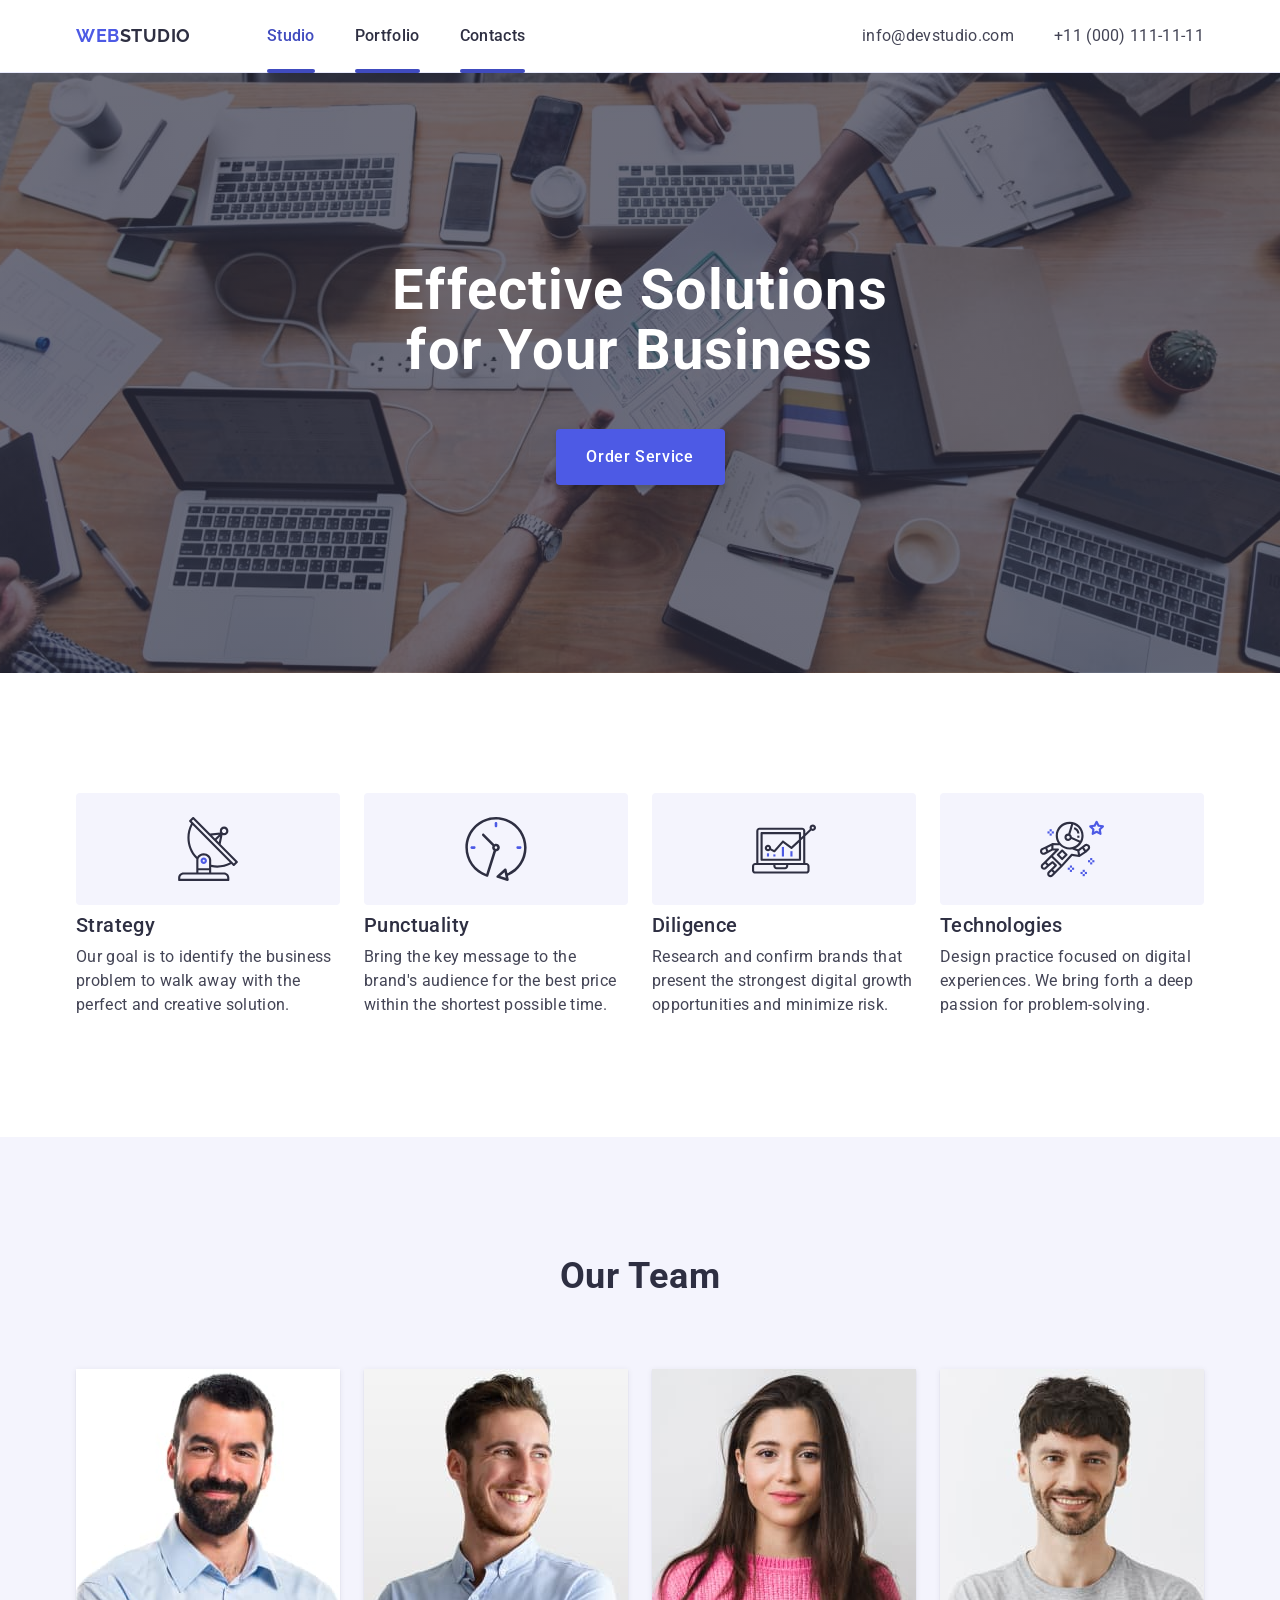
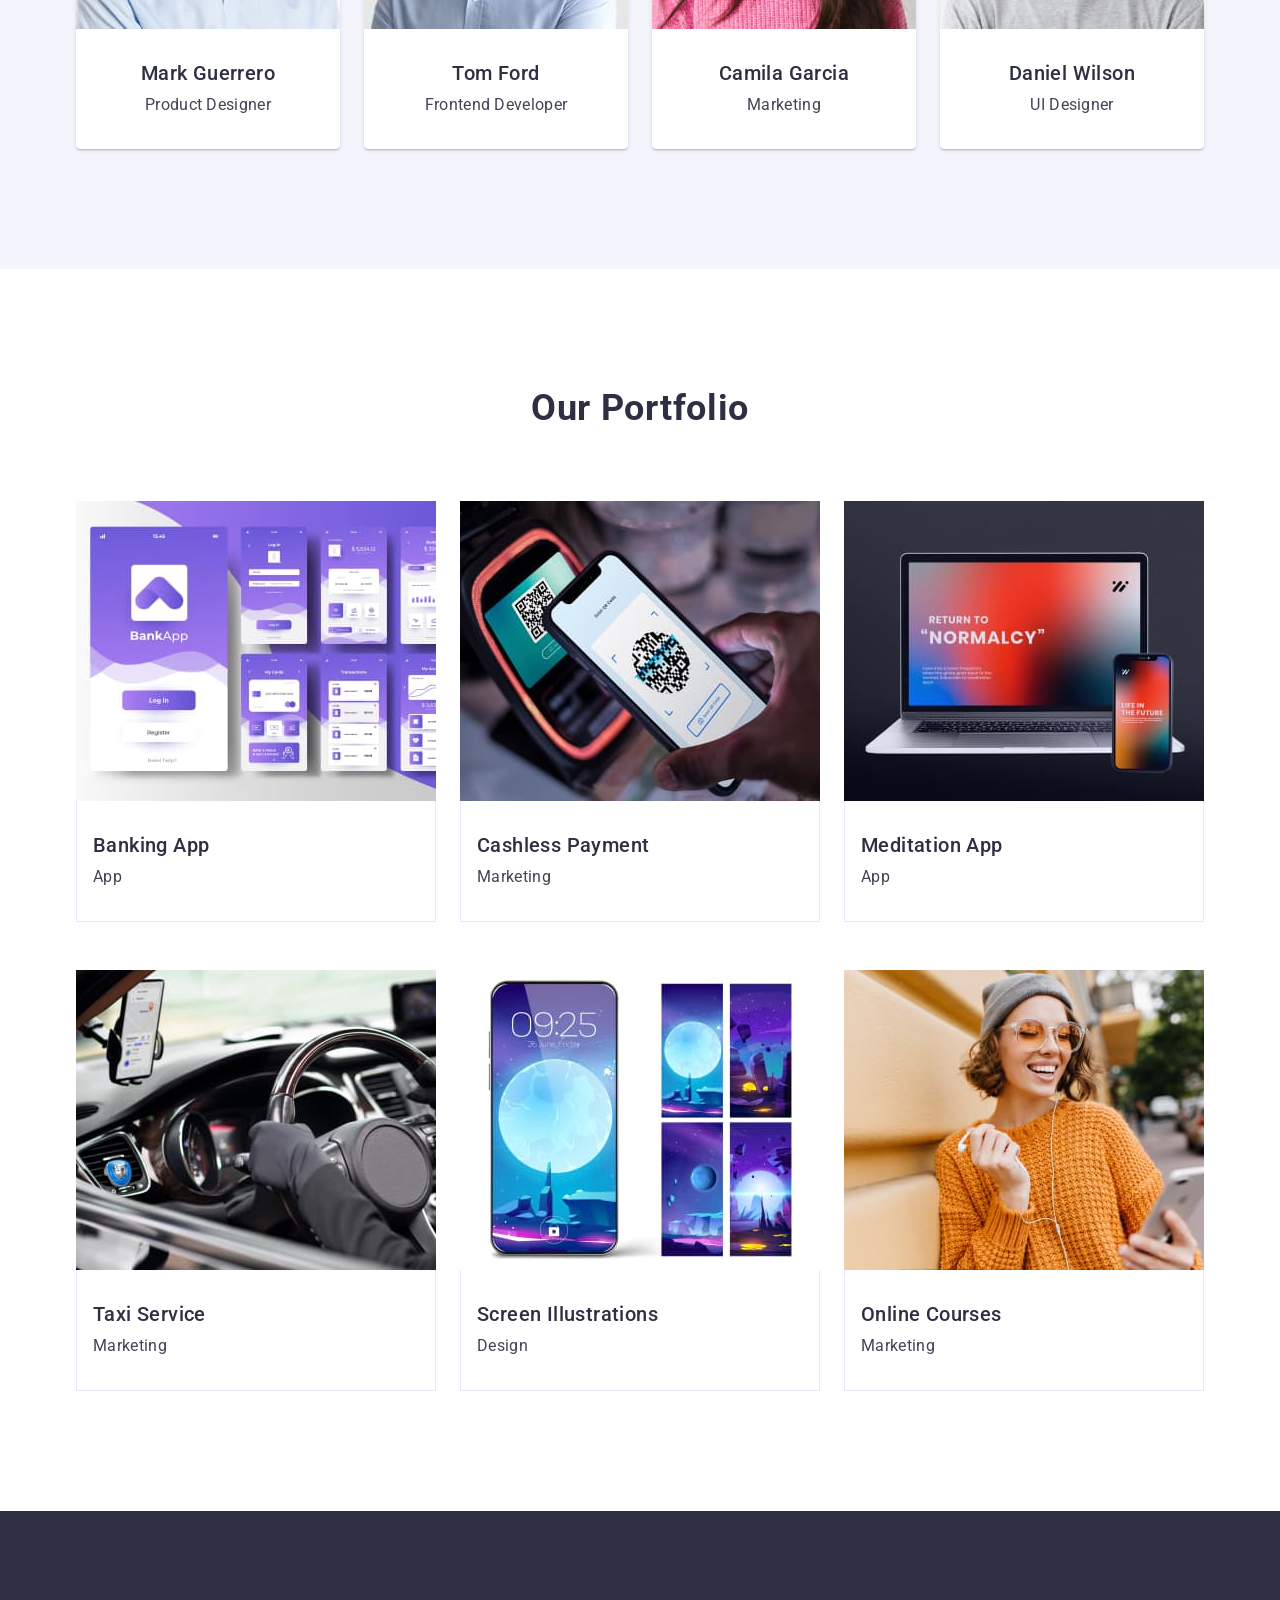
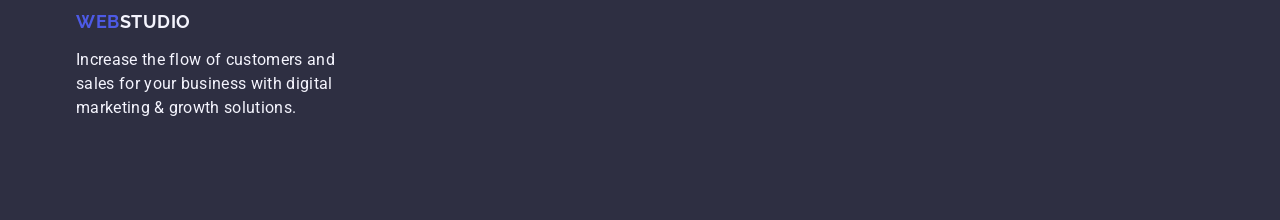
==== commit ff26edfa: "svg" ====
--- a/index.html
+++ b/index.html
@@ -23,7 +23,7 @@
                 </a>
                 <ul class="navigation">
                     <li class="link-header">
-                        <a class="menu-nav-link" href="./index.html"> Studio</a>
+                        <a class="menu-nav-link current" href="./index.html"> Studio</a>
                     </li>
                     <li class="link-header">
                         <a class="menu-nav-link" href="">Portfolio</a>
@@ -63,21 +63,41 @@
                <h2 class="visually-hidden">our approach</h2>
                 <ul class="privilege">
                     <li class="privilege-list">
+                        <div class="privilege-div-icon">
+                            <svg class="privilege-icon" width="64" height="64">
+                                <use href="/images/symbol-defs.svg#icon-antenna-1"></use>
+                            </svg>
+                        </div>
                         <h3 class="title-privilege">Strategy</h3>
                         <p class="privilege-p">Our goal is to identify the business problem to walk away with the perfect and creative
                             solution.</p>
                     </li>
                     <li class="privilege-list">
+                        <div class="privilege-div-icon">
+                            <svg class="privilege-icon" width="64" height="64">
+                                <use href="/images/symbol-defs.svg#icon-clock-1"></use>
+                            </svg>
+                        </div>
                         <h3 class="title-privilege">Punctuality</h3>
                         <p class="privilege-p">Bring the key message to the brand's audience for the best price within the shortest
                             possible time.</p>
                     </li>
                     <li class="privilege-list">
+                        <div class="privilege-div-icon">
+                            <svg class="privilege-icon" width="64" height="64">
+                                <use href="/images/symbol-defs.svg#icon-diagram-1"></use>
+                            </svg>
+                        </div>
                         <h3 class="title-privilege">Diligence</h3>
                         <p class="privilege-p">Research and confirm brands that present the strongest digital growth opportunities and
                             minimize risk.</p>
                     </li>
                     <li class="privilege-list">
+                        <div class="privilege-div-icon">
+                            <svg class="privilege-icon" width="64" height="64">
+                                <use href="/images/symbol-defs.svg#icon-astronaut-1"></use>
+                            </svg>
+                        </div>
                         <h3 class="title-privilege">Technologies</h3>
                         <p class="privilege-p">Design practice focused on digital experiences. We bring forth a deep passion for
                             problem-solving.</p>
--- a/css/styles.css
+++ b/css/styles.css
@@ -90,6 +90,10 @@
     text-transform: uppercase;
 }
 
+.link-header {
+    position: relative;
+}
+
 
 .menu-nav-link {
     color: #2E2F42;
@@ -100,8 +104,26 @@
     display: block;
     padding-top: 24px;
     padding-bottom: 24px;
-    
-}
+    transition: color 250ms cubic-bezier(0.4, 0, 0.2, 1);
+}
+
+.current {
+    color: #404BBF;
+}
+
+ .menu-nav-link::after {
+    position: absolute;
+    left: 0;
+    bottom: -1px;
+    display: inline-block;
+    content: '';
+    width: 100%;
+    height: 4px;
+    border-radius: 4px;
+    background-color: #404BBF;
+    transition: opacity 250ms cubic-bezier(0.4, 0, 0.2, 1);
+}
+
 
 .menu-nav-link:hover,
 .menu-nav-link:focus {
@@ -140,7 +162,11 @@
   /* HERO */
 
 .hero-block {
+    background-image: linear-gradient(rgba(46, 47, 66, 0.7), rgba(46, 47, 66, 0.7)), url(../images/bg-fon.jpg);
     background-color: #2E2F42;
+    background-repeat: no-repeat;
+    background-size: cover;
+    background-position: center;
     margin: 0 auto;
     padding: 188px 0;
     text-align: center;
@@ -175,6 +201,7 @@
     border-radius: 4px;
     box-shadow: 0px 4px 4px 0px rgba(0, 0, 0, 0.15);
     border: none;
+    transition: background-color 250ms cubic-bezier(0.4, 0, 0.2, 1);
    
 }
 
@@ -213,6 +240,18 @@
 .privilege-list:not(:last-child) {
     margin-right: 24px;
 }
+
+.privilege-div-icon {
+    background-color: #F4F4FD;
+    border-radius: 4px;
+    width: 100%;
+    height: 112px;
+    display: flex;
+    align-items: center;
+    justify-content: center;
+    gap: 24px;
+    margin-bottom: 8px
+}
     
 .title-privilege {
     color: #2E2F42;
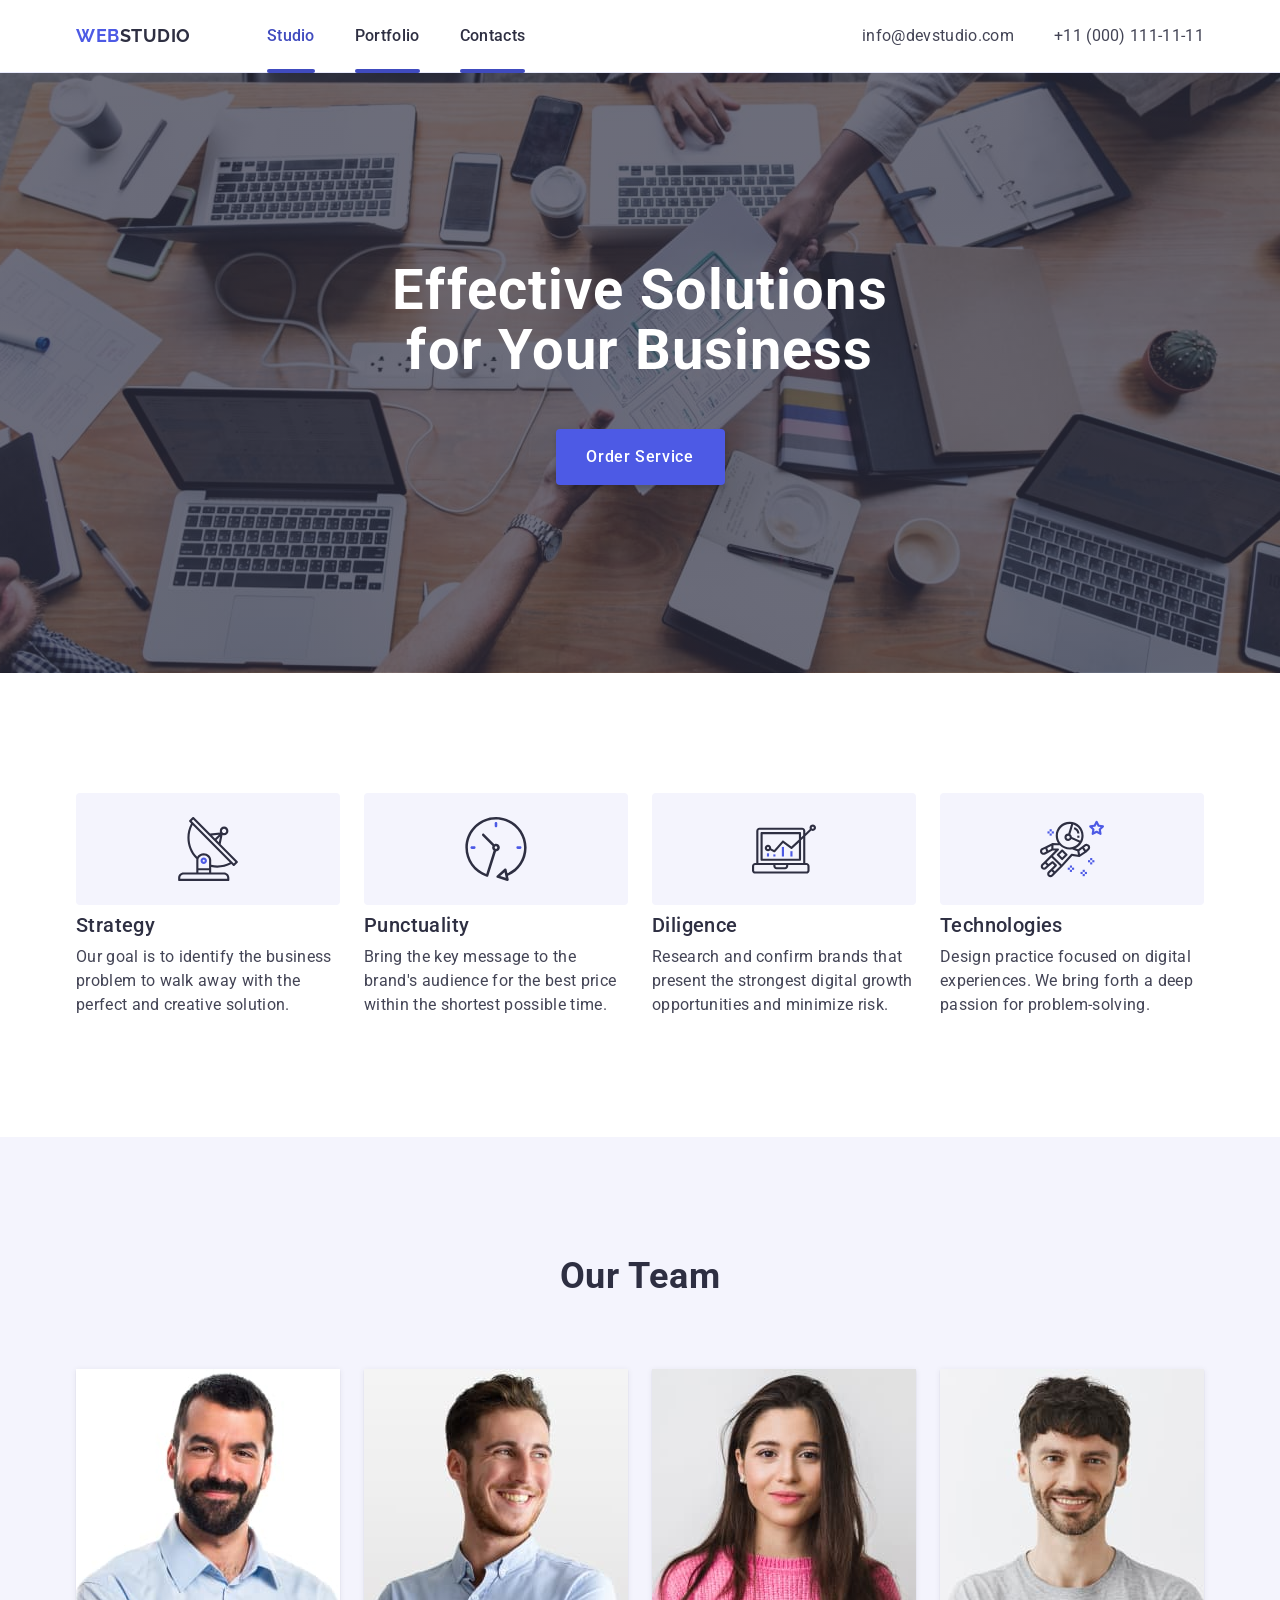
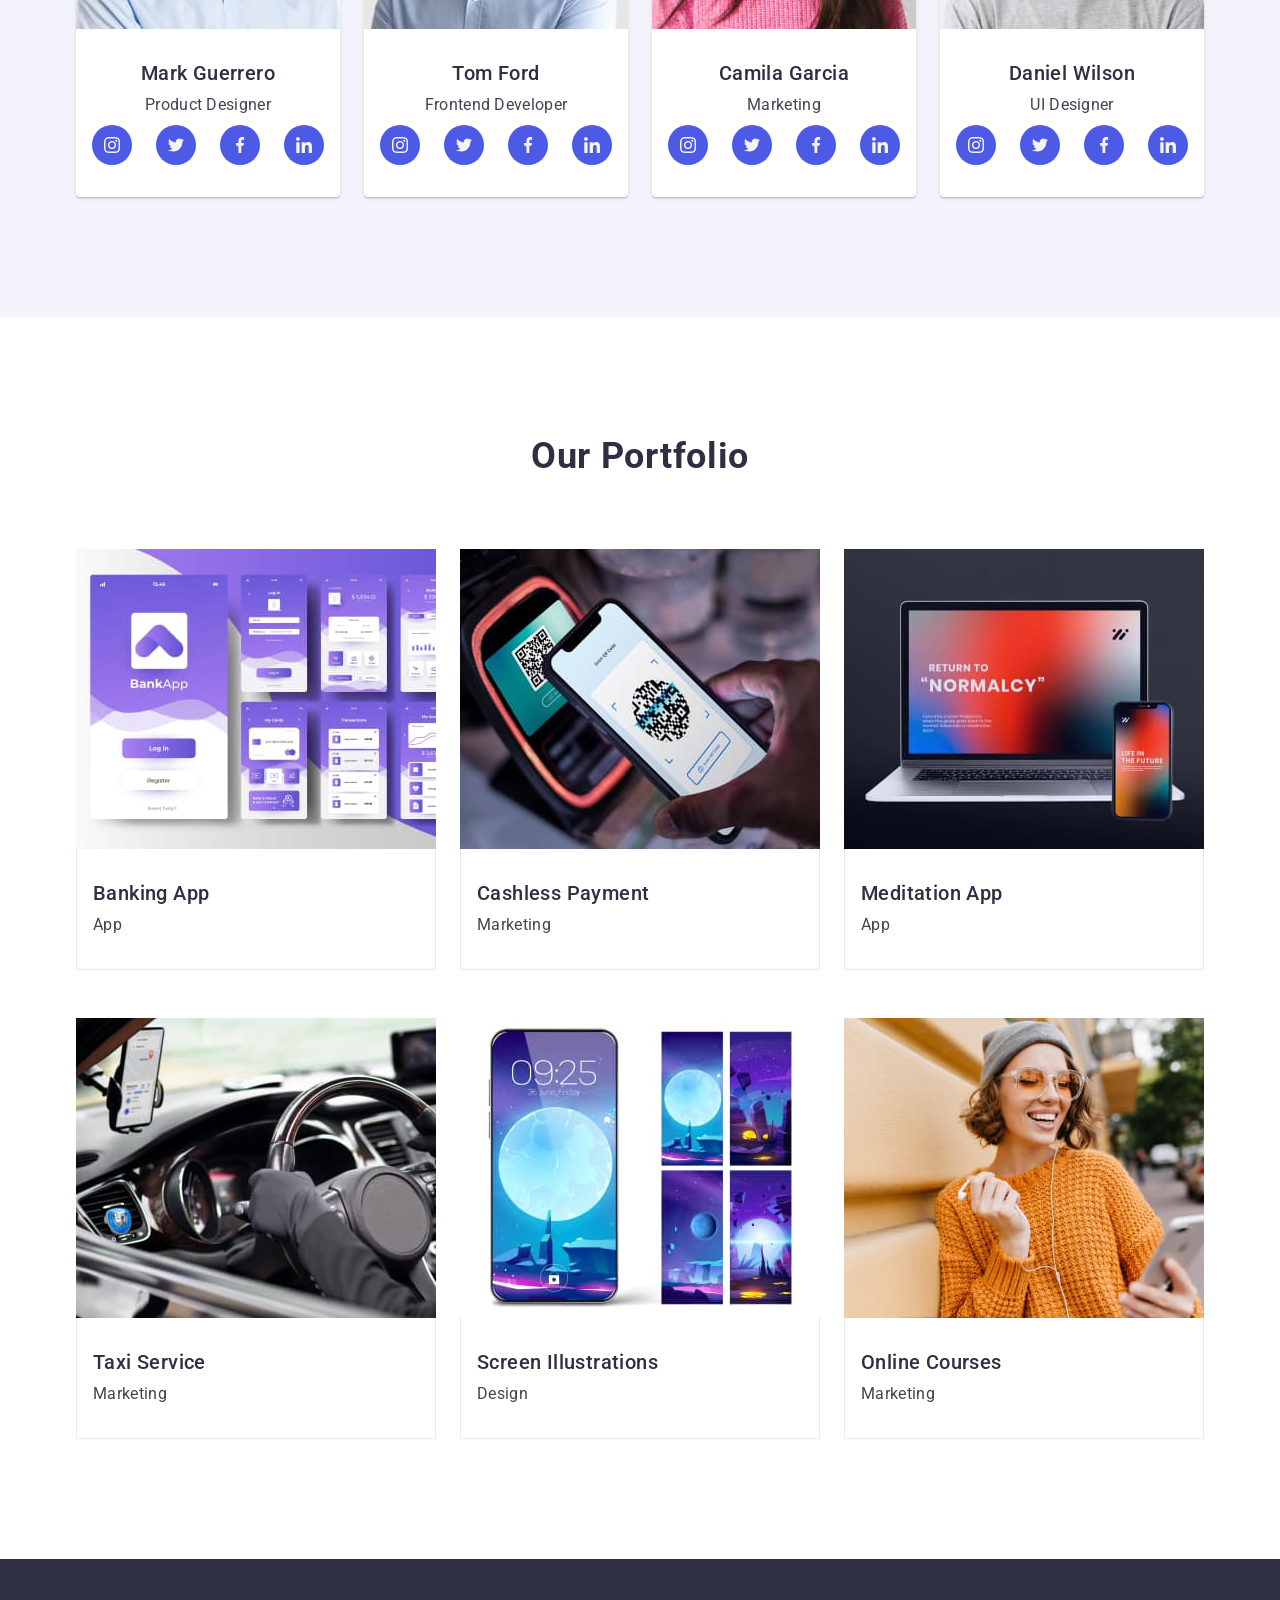
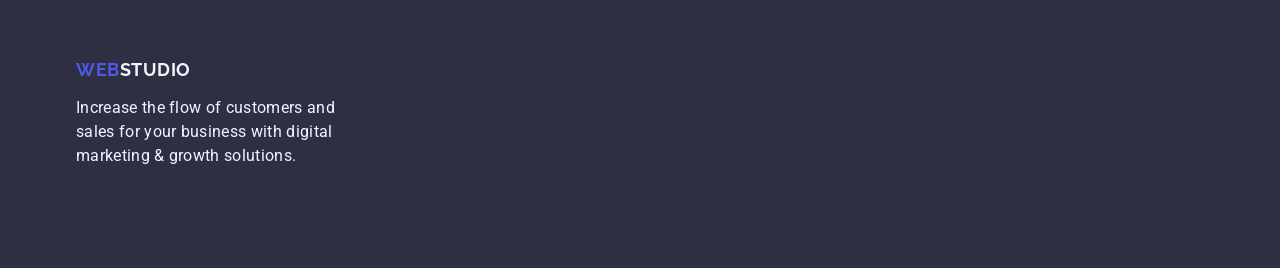
==== commit 3d5581d7: "icons" ====
--- a/index.html
+++ b/index.html
@@ -117,6 +117,36 @@
                         <div class="foto-names">
                             <h3 class="title-team">Mark Guerrero</h3>
                             <p class="our-team-p">Product Designer</p>
+                            <ul class="team-icon-ul">
+                                <li class="team-icon-li">
+                                    <a class="taem-icon-link" href="">
+                                        <svg class="team-icon-svg" width="16" height="16">
+                                            <use href="./images/symbol-defs.svg#icon-instagram-2"></use>
+                                        </svg>
+                                    </a>
+                                </li>
+                                <li class="team-icon-li">
+                                    <a class="taem-icon-link" href="">
+                                        <svg class="team-icon-svg" width="16" height="16">
+                                            <use href="./images/symbol-defs.svg#icon-twitter-1"></use>
+                                        </svg>
+                                    </a>
+                                </li>
+                                <li class="team-icon-li">
+                                    <a class="taem-icon-link" href="">
+                                        <svg class="team-icon-svg" width="16" height="16">
+                                            <use href="./images/symbol-defs.svg#icon-facebook-1"></use>
+                                        </svg>
+                                    </a>
+                                </li>
+                                <li class="team-icon-li">
+                                    <a class="taem-icon-link" href="">
+                                        <svg class="team-icon-svg" width="16" height="16">
+                                            <use href="./images/symbol-defs.svg#icon-linkedin-1"></use>
+                                        </svg>
+                                    </a>
+                                </li>
+                            </ul>
                         </div>
                         
                     </li>
@@ -126,6 +156,36 @@
                         <div class="foto-names">
                             <h3 class="title-team">Tom Ford</h3>
                             <p class="our-team-p">Frontend Developer</p>
+                            <ul class="team-icon-ul">
+                                <li class="team-icon-li">
+                                    <a class="taem-icon-link" href="">
+                                        <svg class="team-icon-svg" width="16" height="16">
+                                            <use href="./images/symbol-defs.svg#icon-instagram-2"></use>
+                                        </svg>
+                                    </a>
+                                </li>
+                                <li class="team-icon-li">
+                                    <a class="taem-icon-link" href="">
+                                        <svg class="team-icon-svg" width="16" height="16">
+                                            <use href="./images/symbol-defs.svg#icon-twitter-1"></use>
+                                        </svg>
+                                    </a>
+                                </li>
+                                <li class="team-icon-li">
+                                    <a class="taem-icon-link" href="">
+                                        <svg class="team-icon-svg" width="16" height="16">
+                                            <use href="./images/symbol-defs.svg#icon-facebook-1"></use>
+                                        </svg>
+                                    </a>
+                                </li>
+                                <li class="team-icon-li">
+                                    <a class="taem-icon-link" href="">
+                                        <svg class="team-icon-svg" width="16" height="16">
+                                            <use href="./images/symbol-defs.svg#icon-linkedin-1"></use>
+                                        </svg>
+                                    </a>
+                                </li>
+                            </ul>
                         </div>
                     </li>
                 
@@ -134,6 +194,36 @@
                         <div class="foto-names">
                             <h3 class="title-team">Camila Garcia</h3>
                             <p class="our-team-p">Marketing</p>
+                            <ul class="team-icon-ul">
+                                <li class="team-icon-li">
+                                    <a class="taem-icon-link" href="">
+                                        <svg class="team-icon-svg" width="16" height="16">
+                                            <use href="./images/symbol-defs.svg#icon-instagram-2"></use>
+                                        </svg>
+                                    </a>
+                                </li>
+                                <li class="team-icon-li">
+                                    <a class="taem-icon-link" href="">
+                                        <svg class="team-icon-svg" width="16" height="16">
+                                            <use href="./images/symbol-defs.svg#icon-twitter-1"></use>
+                                        </svg>
+                                    </a>
+                                </li>
+                                <li class="team-icon-li">
+                                    <a class="taem-icon-link" href="">
+                                        <svg class="team-icon-svg" width="16" height="16">
+                                            <use href="./images/symbol-defs.svg#icon-facebook-1"></use>
+                                        </svg>
+                                    </a>
+                                </li>
+                                <li class="team-icon-li">
+                                    <a class="taem-icon-link" href="">
+                                        <svg class="team-icon-svg" width="16" height="16">
+                                            <use href="./images/symbol-defs.svg#icon-linkedin-1"></use>
+                                        </svg>
+                                    </a>
+                                </li>
+                            </ul>
                         </div>                       
                     </li>
                 
@@ -142,6 +232,36 @@
                         <div class="foto-names">
                             <h3 class="title-team">Daniel Wilson</h3>
                             <p class="our-team-p">UI Designer</p>
+                            <ul class="team-icon-ul">
+                                <li class="team-icon-li">
+                                    <a class="taem-icon-link" href="">
+                                        <svg class="team-icon-svg" width="16" height="16">
+                                            <use href="./images/symbol-defs.svg#icon-instagram-2"></use>
+                                        </svg>
+                                    </a>
+                                </li>
+                                <li class="team-icon-li">
+                                    <a class="taem-icon-link" href="">
+                                        <svg class="team-icon-svg" width="16" height="16">
+                                            <use href="./images/symbol-defs.svg#icon-twitter-1"></use>
+                                        </svg>
+                                    </a>
+                                </li>
+                                <li class="team-icon-li">
+                                    <a class="taem-icon-link" href="">
+                                        <svg class="team-icon-svg" width="16" height="16">
+                                            <use href="./images/symbol-defs.svg#icon-facebook-1"></use>
+                                        </svg>
+                                    </a>
+                                </li>
+                                <li class="team-icon-li">
+                                    <a class="taem-icon-link" href="">
+                                        <svg class="team-icon-svg" width="16" height="16">
+                                            <use href="./images/symbol-defs.svg#icon-linkedin-1"></use>
+                                        </svg>
+                                    </a>
+                                </li>
+                            </ul>
                         </div>
                     </li>
                 </ul>
--- a/css/styles.css
+++ b/css/styles.css
@@ -276,7 +276,6 @@
 
 .our-team {
     margin-bottom: 72px;
-    /* padding-bottom: 72px; */
     text-align: center;
     color: #2E2F42;    
     font-size: 36px;
@@ -306,8 +305,7 @@
 
 .foto-names {
     text-align: center;
-    padding-top: 32px;
-    padding-bottom: 32px;
+    padding: 32px 16px;
 }
 
 .title-team {
@@ -323,6 +321,35 @@
 .our-team-p {       
     line-height: 1.5;
     letter-spacing: 0.02em;
+}
+
+.team-icon-ul {
+    display: flex;
+    margin-top: 8px;
+}
+
+
+.team-icon-li:not(:last-child) {
+    margin-right: 24px;
+}
+
+.taem-icon-link {
+    display: block;
+    width: 40px;
+    height: 40px;
+    border-radius: 50%;
+    background-color: #4D5AE5;
+    padding: 12px;
+    transition: background-color 250ms cubic-bezier(0.4, 0, 0.2, 1);
+}
+
+.taem-icon-link:hover,
+.taem-icon-link:focus {
+    background-color: #404BBF;
+}
+
+.team-icon-svg {
+    fill: #F4F4FD;
 }
 
 /* Our Portfolio */
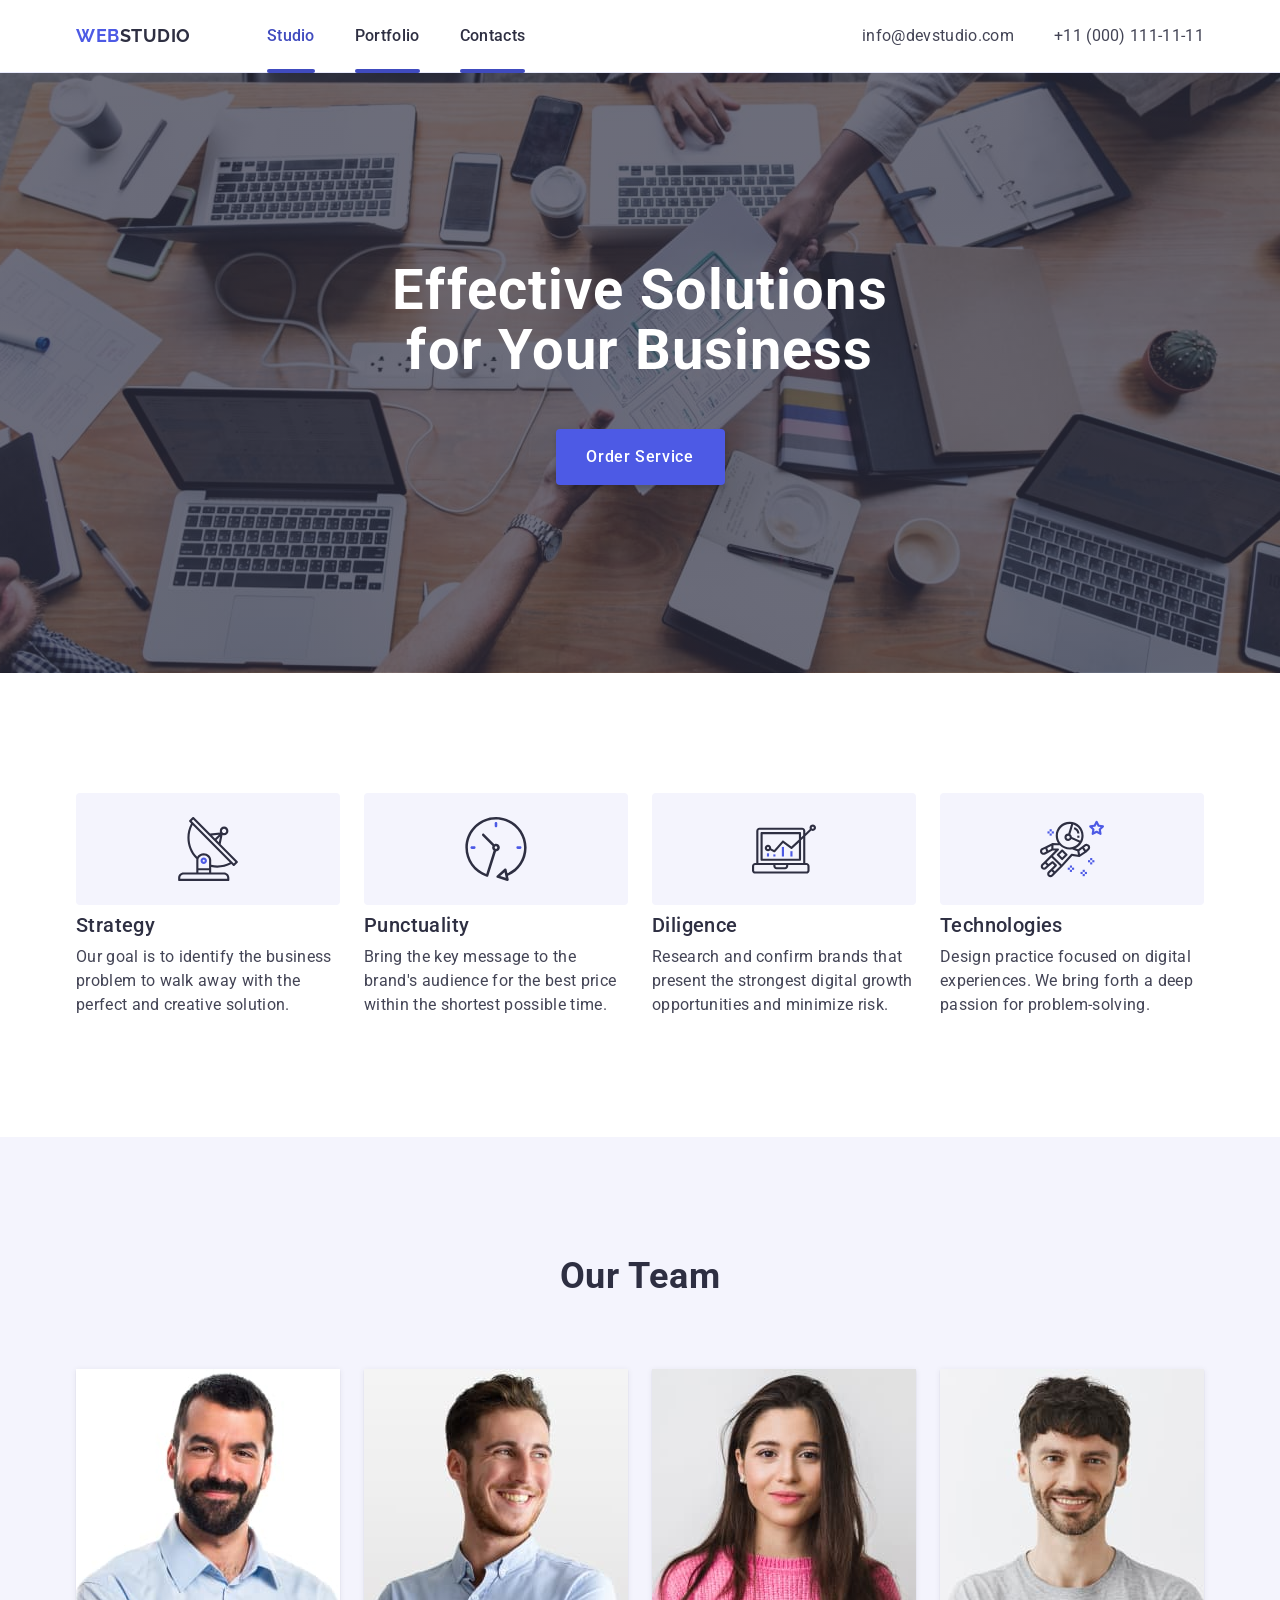
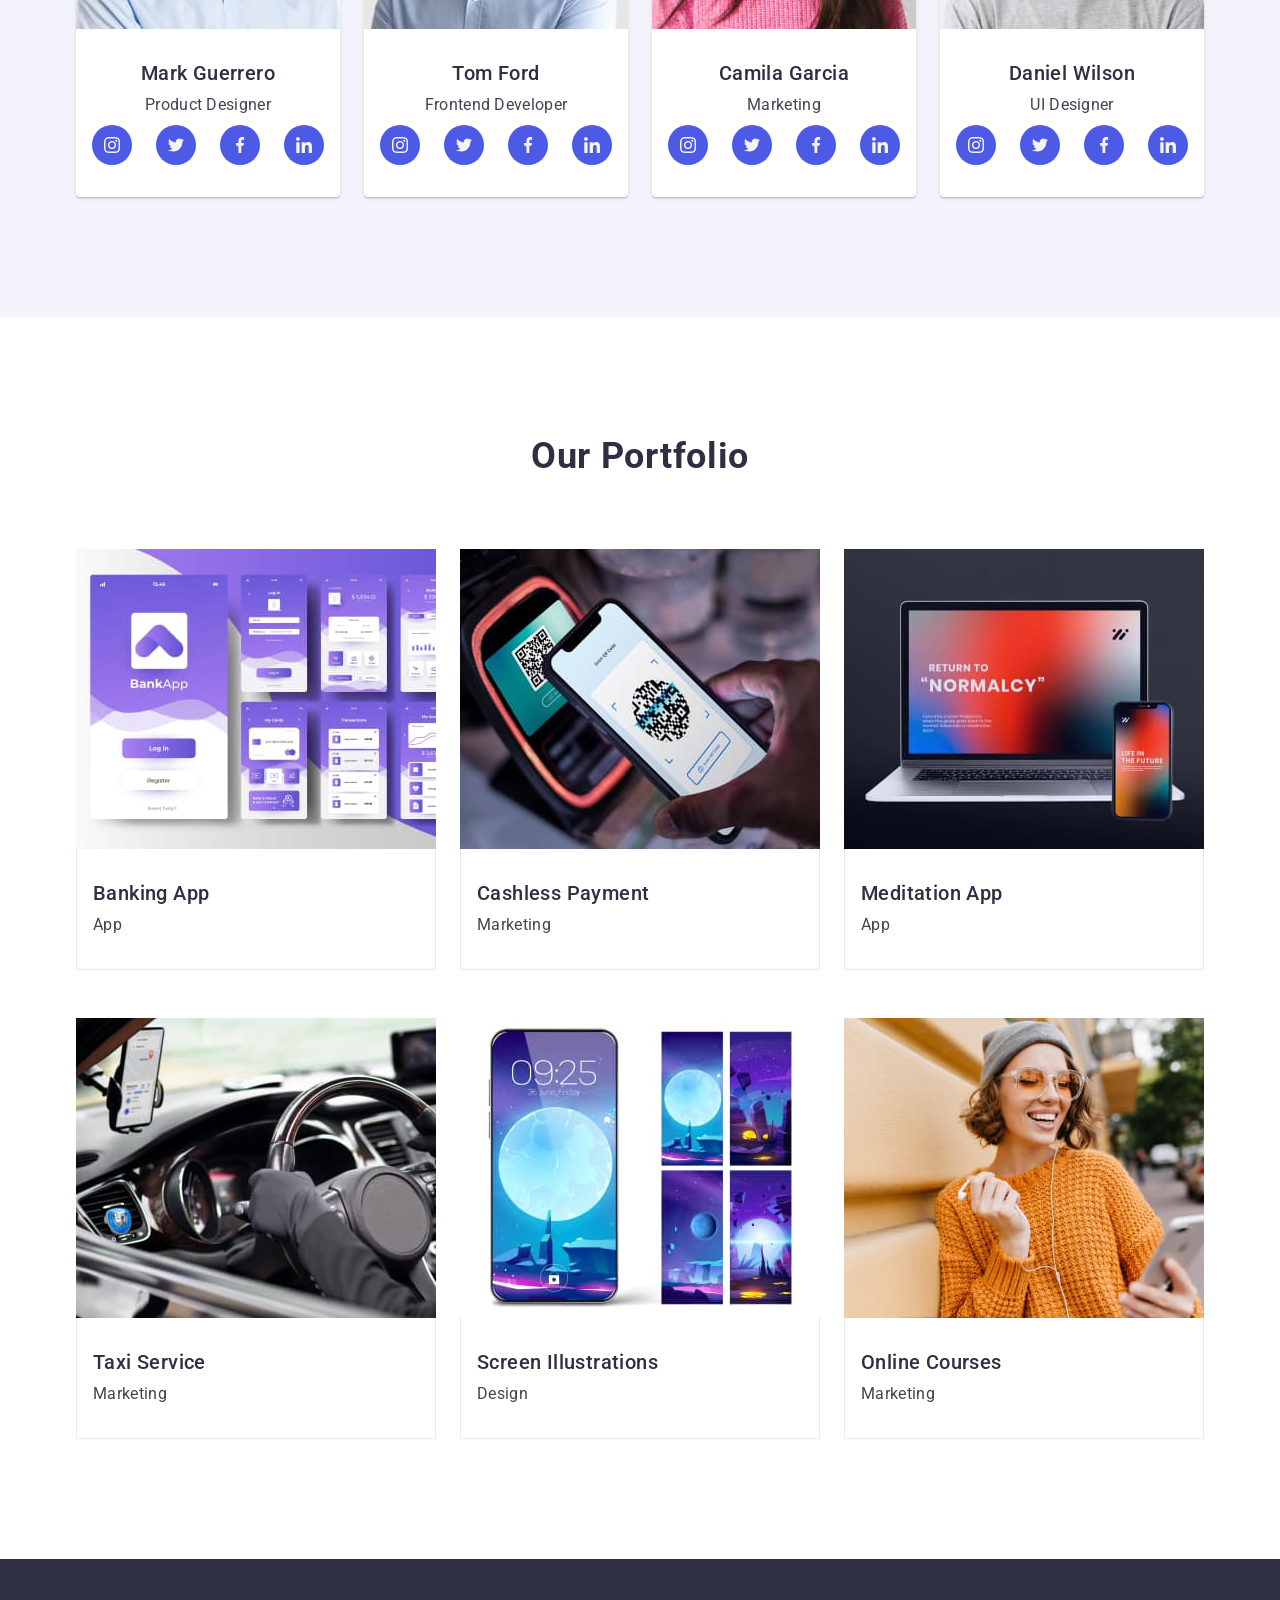
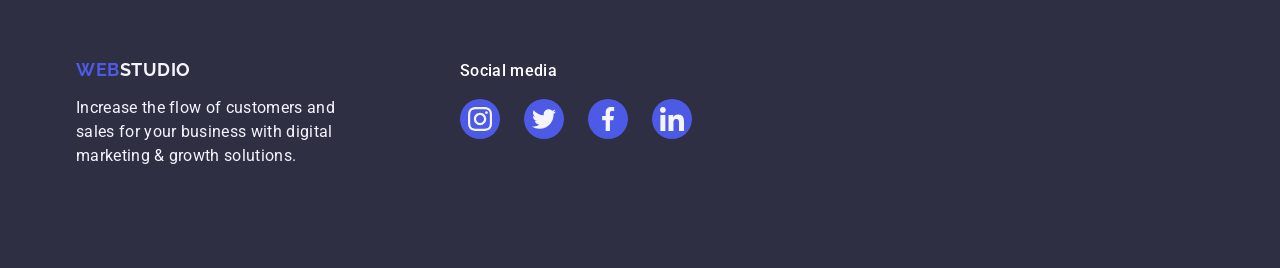
==== commit 44378e4a: "icon footer" ====
--- a/index.html
+++ b/index.html
@@ -331,11 +331,49 @@
     
     <!-- FOOTER -->
     <footer class="footer">
-        <div class="container">
-            <a class="logo-link-footer" href="./index.html">
-                Web<span class="logo-footer">Studio</span>
-            </a>
-            <p class="footer-p">Increase the flow of customers and sales for your business with digital marketing & growth solutions.</p>
+        <div class="container footer-container">
+                <div class="footer-box-logo">
+                    <a class="logo-link-footer" href="./index.html">
+                        Web<span class="logo-footer">Studio</span>
+                    </a>
+                    <p class="footer-p">Increase the flow of customers and sales for your business with digital marketing & growth solutions.</p>
+                </div>
+                <div class="footer-div-icon">
+                    <h3 class="footer-social-title"> Social media</h3>
+                    <ul class="footr-icon-ul">
+                    <li class="footer-icon-li">
+                        <a class="footer-icon-link" href="">
+                            <svg class="footer-icon-svg" width="24" height="24">
+                                <use href="./images/symbol-defs.svg#icon-instagram-2"></use>
+                            </svg>
+                        </a>
+                    </li>
+                    <li class="footer-icon-li">
+                        <a class="footer-icon-link" href="">
+                            <svg class="footer-icon-svg" width="24" height="24">
+                                <use href="./images/symbol-defs.svg#icon-twitter-1"></use>
+                            </svg>
+                        </a>
+                    </li>
+                    <li class="footer-icon-li">
+                        <a class="footer-icon-link" href="">
+                            <svg class="footer-icon-svg" width="24" height="24">
+                                <use href="./images/symbol-defs.svg#icon-facebook-1"></use>
+                            </svg>
+                        </a>
+                    </li>
+                    <li class="footer-icon-li">
+                        <a class="footer-icon-link" href="">
+                            <svg class="footer-icon-svg" width="24" height="24">
+                                <use href="./images/symbol-defs.svg#icon-linkedin-1"></use>
+                            </svg>
+                        </a>
+                    </li>
+                    </ul>
+                </div>
+            
+            
+
         </div>
         
     </footer>
--- a/css/styles.css
+++ b/css/styles.css
@@ -410,6 +410,10 @@
     padding-bottom: 100px;
 }
 
+.footer-container {
+    display: flex;
+}
+
 .logo-link-footer {
     display: inline-block;
     margin-bottom: 16px;
@@ -433,4 +437,45 @@
     font-weight: 400;
     line-height: 1.5;
     letter-spacing: 0.02em;
-}+}
+
+.footer-div-icon {
+    margin-left: 120px;
+}
+
+.footer-social-title {
+    color:  #FFF;
+    font-size: 16px;
+    font-weight: 500;
+    line-height: 1.5;
+    letter-spacing: 0.02em;
+    margin-bottom: 16px;
+}
+
+.footr-icon-ul {
+    display: flex;
+}
+
+.footer-icon-li:not(:last-child) {
+    margin-right: 24px;
+}
+
+.footer-icon-link {
+    display: block;
+    padding: 8px;
+    background-color: #4D5AE5;
+    border-radius: 50%;
+    width: 40px;
+    height: 40px;
+}
+
+.footer-icon-link:hover,
+.footer-icon-link:focus {
+    background-color: #31D0AA;
+}
+
+
+.footer-icon-svg {
+    fill: #F4F4FD;
+}
+
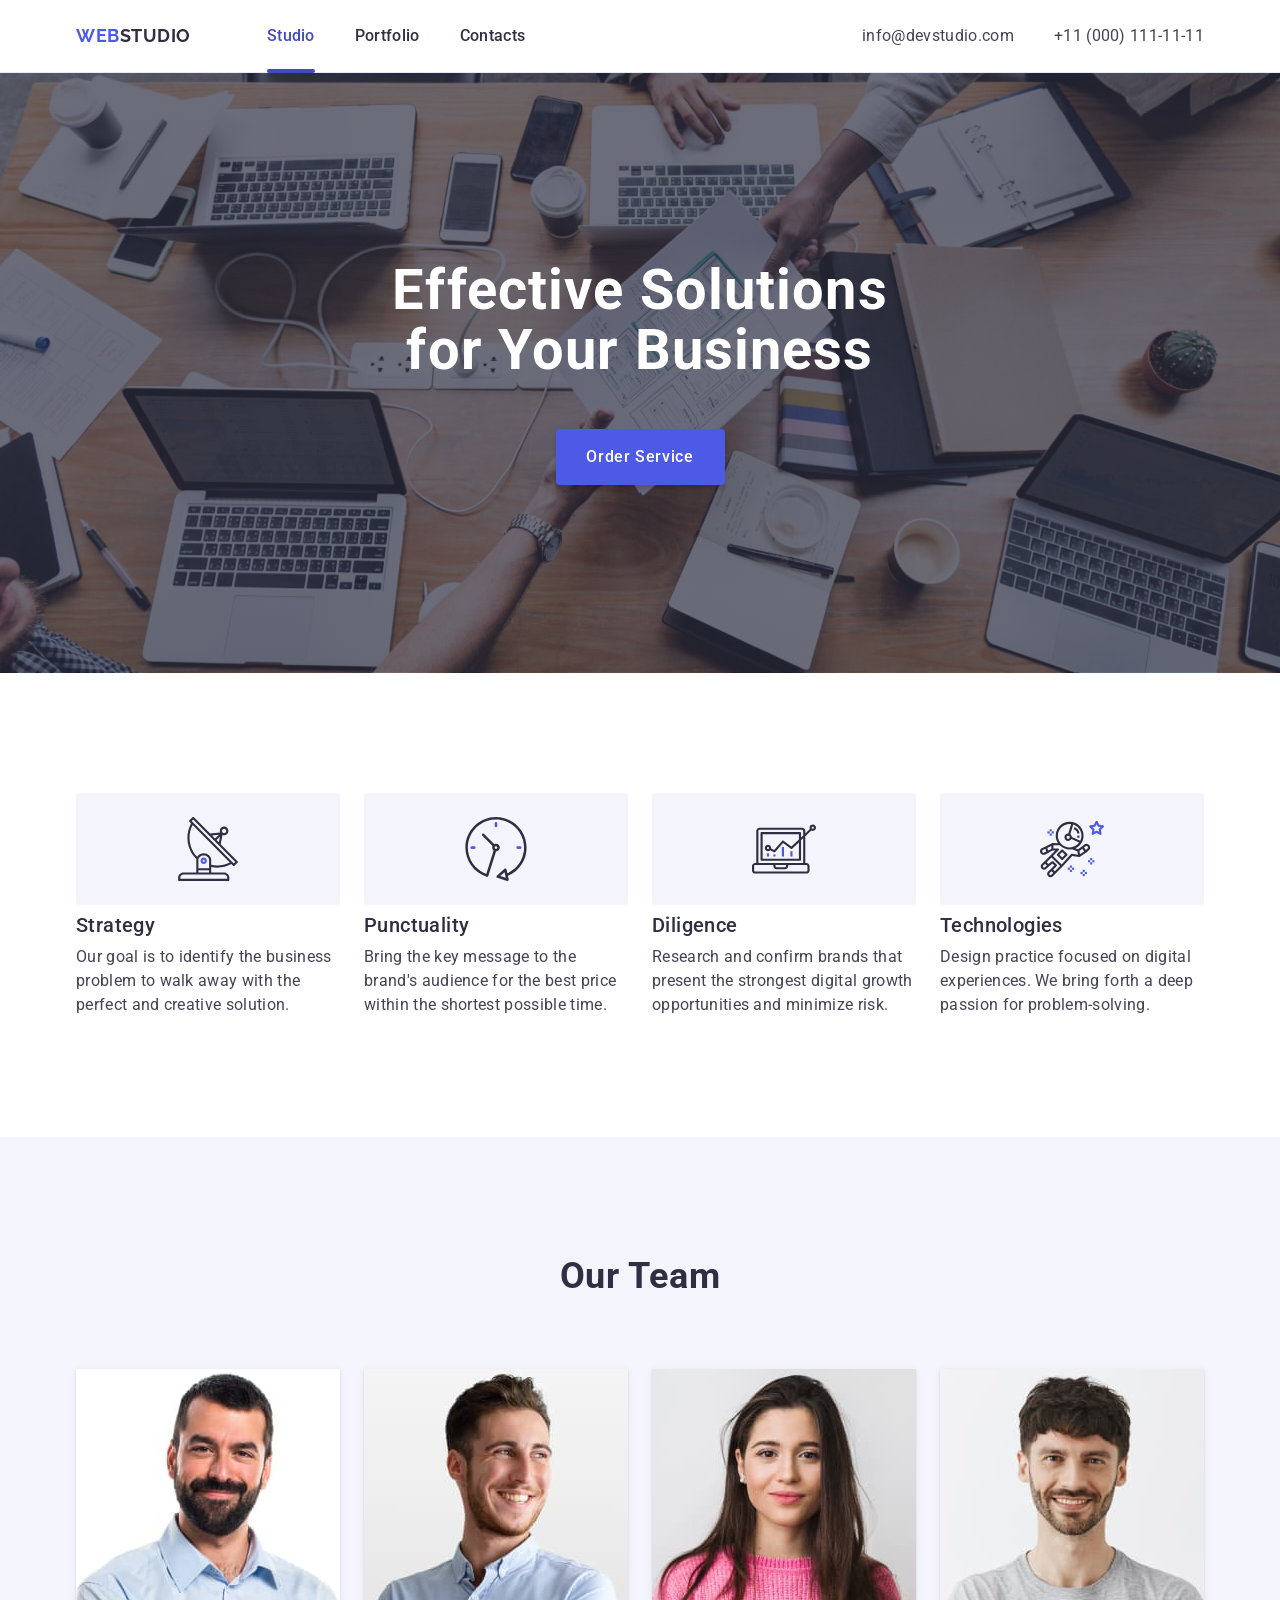
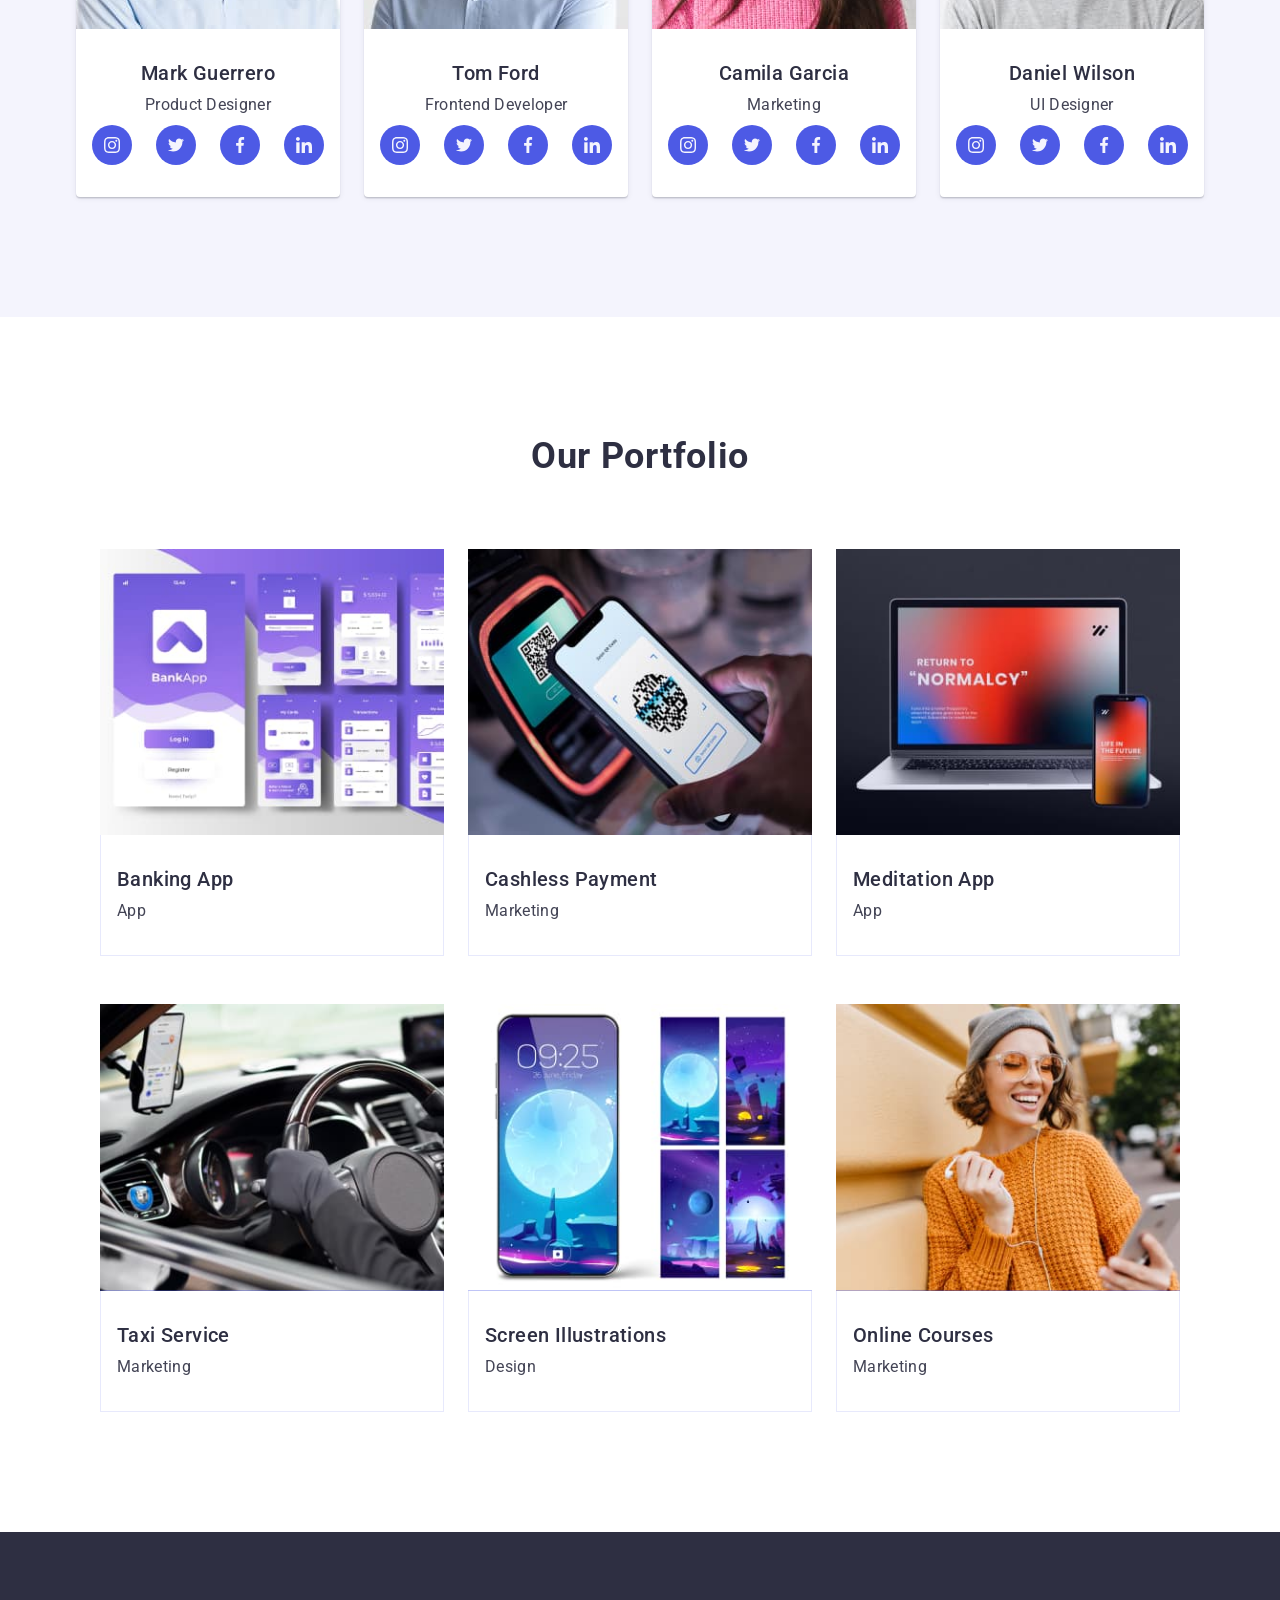
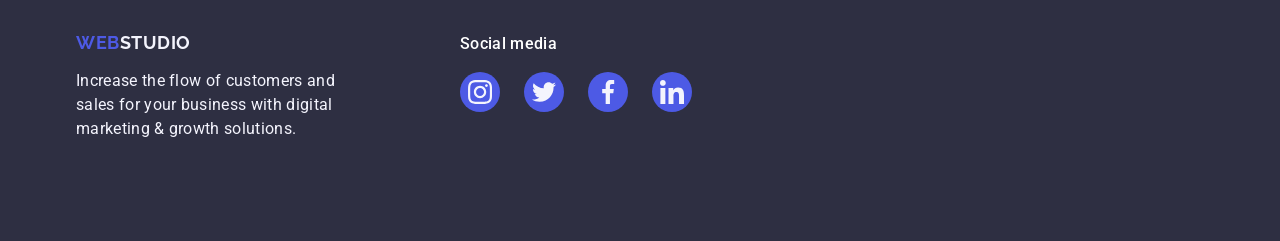
==== commit 0f51595a: "fin" ====
--- a/index.html
+++ b/index.html
@@ -274,52 +274,90 @@
                 <h2 class="portfolio-title">Our Portfolio</h2>
                 <ul class="portfolio-ul">
                     <li class="portfolio-li">
-                    <img class="portfolio-img" src="./images/bankingappinteraceconcept.jpg" alt="banking app interace concept"
-                        width="360">
-                        <div class="portfolio-card">
-                            <h3 class="portfolio-name">Banking App</h3>
-                            <p class="portfolio-p">App</p>
-                        </div>
-                        
-                    </li>
-                    <li class="portfolio-li">
-                        <img class="portfolio-img" src="./images/cashlesspayment.jpg" alt="cashless payment" width="360">
-                        <div class="portfolio-card">
-                            <h3 class="portfolio-name">Cashless Payment</h3>
-                            <p class="portfolio-p">Marketing</p>
-                        </div>
-                        
-                    </li>
-                    <li class="portfolio-li">
-                        <img class="portfolio-img" src="./images/laptop.jpg" alt="meditation app" width="360">
-                        <div class="portfolio-card">
-                            <h3 class="portfolio-name">Meditation App</h3>
-                            <p class="portfolio-p">App</p>
-                        </div>
-                        
-                    </li>
-                    <li class="portfolio-li">
-                        <img class="portfolio-img" src="./images/taxiservice.jpg" alt="taxi service" width="360">
-                        <div class="portfolio-card">
-                            <h3 class="portfolio-name">Taxi Service</h3>
-                            <p class="portfolio-p">Marketing</p>
-                        </div>
-                        
-                    </li>
-                    <li class="portfolio-li">
-                        <img class="portfolio-img" src="./images/smartphone.jpg" alt="screen illustrations" width="360">
-                        <div class="portfolio-card">
-                            <h3 class="portfolio-name">Screen Illustrations</h3>
-                            <p class="portfolio-p">Design</p>
-                        </div>
+                        
+                            <div class="overlay-div">
+                                <img class="portfolio-img" src="./images/bankingappinteraceconcept.jpg" alt="banking app interace concept" width="360">
+                                <p class="ovrelay">14 Stylish and User-Friendly App Design Concepts · Task Manager App · Calorie Tracker App · Exotic
+                                    Fruit Ecommerce App · Cloud Storage App</p>
+                            </div>
+                            
+                            <div class="portfolio-card">
+                                <h3 class="portfolio-name">Banking App</h3>
+                                <p class="portfolio-p">App</p>
+                            </div>
+                    
+     
+                    </li>
+                    <li class="portfolio-li">
+                     
+                           <div class="overlay-div">
+                            <img class="portfolio-img" src="./images/cashlesspayment.jpg" alt="cashless payment" width="360">
+                            <p class="ovrelay">14 Stylish and User-Friendly App Design Concepts · Task Manager App · Calorie Tracker App · Exotic
+                                Fruit Ecommerce App · Cloud Storage App</p>
+                           </div>
+                            <div class="portfolio-card">
+                                <h3 class="portfolio-name">Cashless Payment</h3>
+                                <p class="portfolio-p">Marketing</p>
+                            </div>
+                        
+                    </li>
+                    <li class="portfolio-li">
+                        
+                            <div class="overlay-div">
+                                <img class="portfolio-img" src="./images/laptop.jpg" alt="meditation app" width="360">
+                                <p class="ovrelay">14 Stylish and User-Friendly App Design Concepts · Task Manager App · Calorie Tracker App · Exotic
+                                    Fruit Ecommerce App · Cloud Storage App</p>
+                            </div>
+                            <div class="portfolio-card">
+                                <h3 class="portfolio-name">Meditation App</h3>
+                                <p class="portfolio-p">App</p>
+                            </div>
+                    
                        
-                    </li>
-                    <li class="portfolio-li">
-                        <img class="portfolio-img" src="./images/onlinecourses.jpg" alt="online courses" width="360">
-                        <div class="portfolio-card">
-                            <h3 class="portfolio-name">Online Courses</h3>
-                            <p class="portfolio-p">Marketing</p>
-                        </div>
+                        
+                    </li>
+                    <li class="portfolio-li">
+                        
+                            <div class="overlay-div">
+                                <img class="portfolio-img" src="./images/taxiservice.jpg" alt="taxi service" width="360">
+                                <p class="ovrelay">14 Stylish and User-Friendly App Design Concepts · Task Manager App · Calorie Tracker App · Exotic
+                                    Fruit Ecommerce App · Cloud Storage App</p>
+                            </div>
+                            <div class="portfolio-card">
+                                <h3 class="portfolio-name">Taxi Service</h3>
+                                <p class="portfolio-p">Marketing</p>
+                            </div>
+                        
+                        
+                    </li>
+                    <li class="portfolio-li">
+                        
+                            <div class="overlay-div">
+                                <img class="portfolio-img" src="./images/smartphone.jpg" alt="screen illustrations" width="360">
+                                <p class="ovrelay">14 Stylish and User-Friendly App Design Concepts · Task Manager App · Calorie Tracker App · Exotic
+                                    Fruit Ecommerce App · Cloud Storage App</p>
+                            </div>
+                            <div class="portfolio-card">
+                                <h3 class="portfolio-name">Screen Illustrations</h3>
+                                <p class="portfolio-p">Design</p>
+                            </div>
+                        
+                       
+                    </li>
+                    <li class="portfolio-li">
+                        
+                            <div class="overlay-div">
+                                <img class="portfolio-img" src="./images/onlinecourses.jpg" alt="online courses" width="360">
+                                <p class="ovrelay">14 Stylish and User-Friendly App Design Concepts · Task Manager App · Calorie Tracker App · Exotic
+                                    Fruit Ecommerce App · Cloud Storage App</p>
+                            </div>
+                            <div class="portfolio-card">
+                                <h3 class="portfolio-name">Online Courses</h3>
+                                <p class="portfolio-p">Marketing</p>
+                            </div>
+                        
+
+                        
                         
                     </li>
                 </ul>
--- a/css/styles.css
+++ b/css/styles.css
@@ -90,9 +90,7 @@
     text-transform: uppercase;
 }
 
-.link-header {
-    position: relative;
-}
+
 
 
 .menu-nav-link {
@@ -109,9 +107,10 @@
 
 .current {
     color: #404BBF;
-}
-
- .menu-nav-link::after {
+    position: relative;
+}
+
+ .current::after {
     position: absolute;
     left: 0;
     bottom: -1px;
@@ -305,7 +304,7 @@
 
 .foto-names {
     text-align: center;
-    padding: 32px 16px;
+    padding: 32px 0;
 }
 
 .title-team {
@@ -318,14 +317,17 @@
     text-transform: capitalize;
 }
 
+
 .our-team-p {       
     line-height: 1.5;
     letter-spacing: 0.02em;
+    margin-bottom: 8px;
 }
 
 .team-icon-ul {
     display: flex;
-    margin-top: 8px;
+    justify-content: center;
+
 }
 
 
@@ -333,13 +335,19 @@
     margin-right: 24px;
 }
 
-.taem-icon-link {
-    display: block;
+.team-icon-li {
     width: 40px;
     height: 40px;
+    }
+
+.taem-icon-link {
+   display: flex;
+   justify-content: center;
+   align-items: center;
+    width: 100%;
+    height: 100%;
     border-radius: 50%;
     background-color: #4D5AE5;
-    padding: 12px;
     transition: background-color 250ms cubic-bezier(0.4, 0, 0.2, 1);
 }
 
@@ -374,13 +382,40 @@
 
 
 .portfolio-li {
-    width: calc((100% - 4*24p)/4);
+    width: calc((100% - 4*24px)/3);
+    
+}
+
+.overlay-div {
+    position: relative;
+    overflow: hidden;
+}
+
+.ovrelay {
+    position: absolute;
+    top: 0;
+    left: 0;
+    padding: 40px 32px;
+    background-color:#4D5AE5;
+    color: #F4F4FD;
+    font-size: 16px;
+    line-height: 1.5;
+    letter-spacing: 0.02em;
+    height: 100%;
+    width: 100%;
+    transform: translateY(100%);
+    transition: transform 250ms cubic-bezier(0.4, 0, 0.2, 1);
 }
 
 .portfolio-li:hover,
 .portfolio-li:focus{
+
     box-shadow: 0px 2px 1px 0px rgba(46, 47, 66, 0.08), 0px 1px 1px 0px rgba(46, 47, 66, 0.16), 0px 1px 6px 0px rgba(46, 47, 66, 0.08);
 }
+.portfolio-li:hover .ovrelay {
+    transform: translateY(0);
+}
+
 
 .portfolio-card {
     padding: 32px 16px;
@@ -460,13 +495,21 @@
     margin-right: 24px;
 }
 
+.footer-icon-li {
+    width: 40px;
+    height: 40px;
+}
+
 .footer-icon-link {
-    display: block;
-    padding: 8px;
+   display: flex;
+   justify-content: center;
+   align-items: center;
     background-color: #4D5AE5;
     border-radius: 50%;
-    width: 40px;
-    height: 40px;
+    width: 100%;
+    height: 100%;
+    transition: background-color 250ms cubic-bezier(0.4, 0, 0.2, 1);
+
 }
 
 .footer-icon-link:hover,
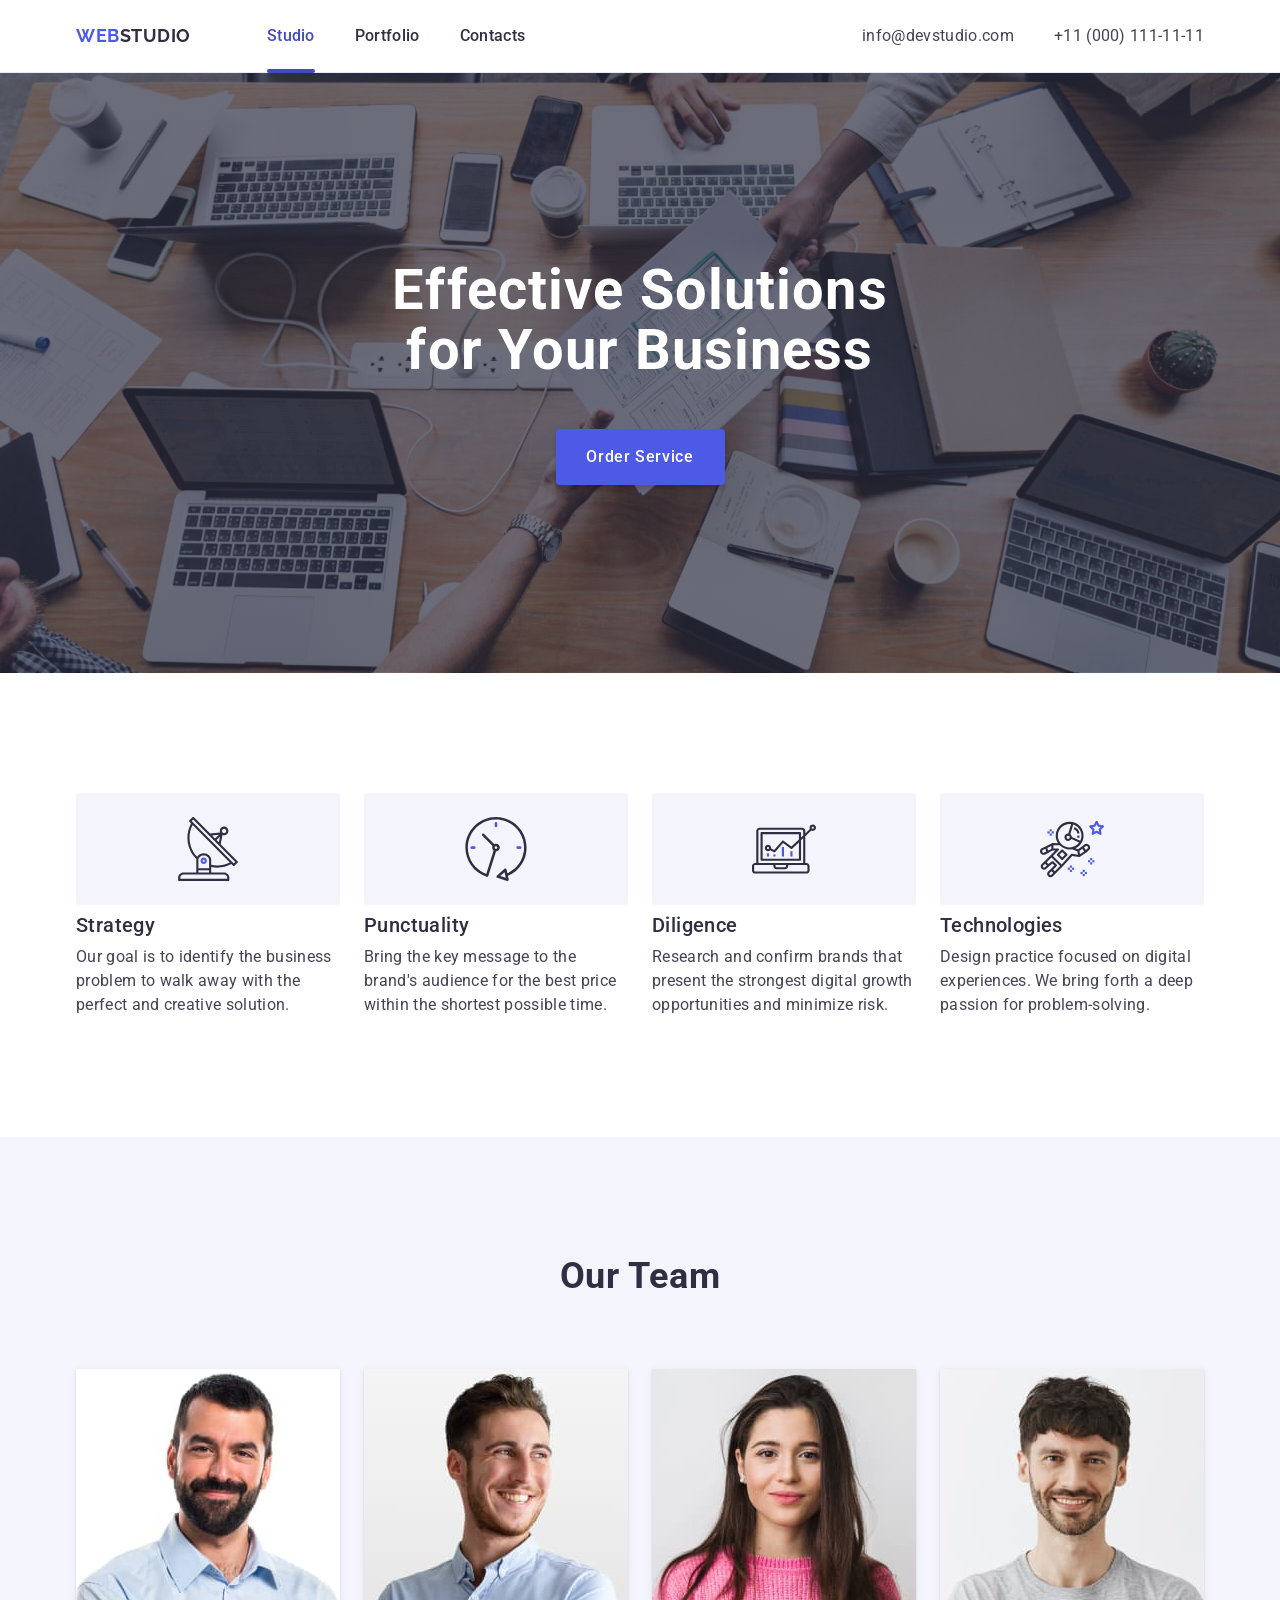
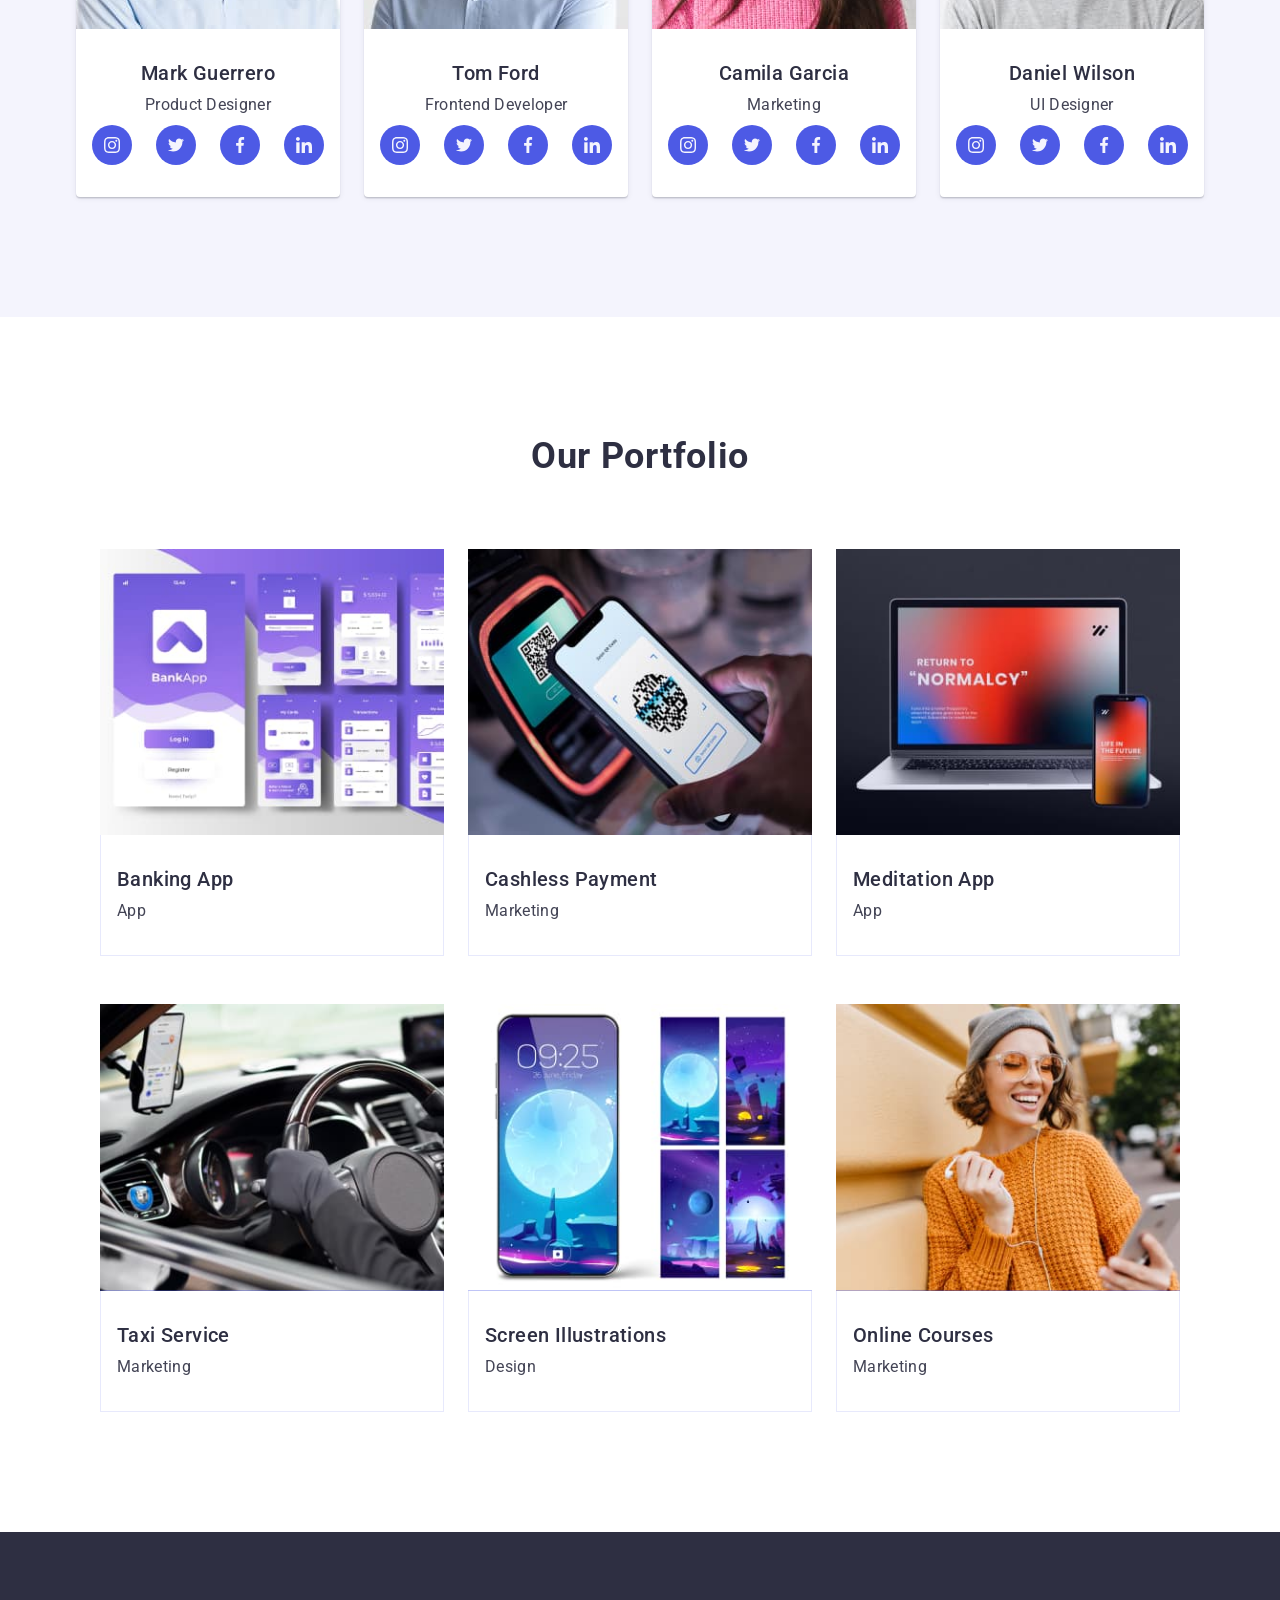
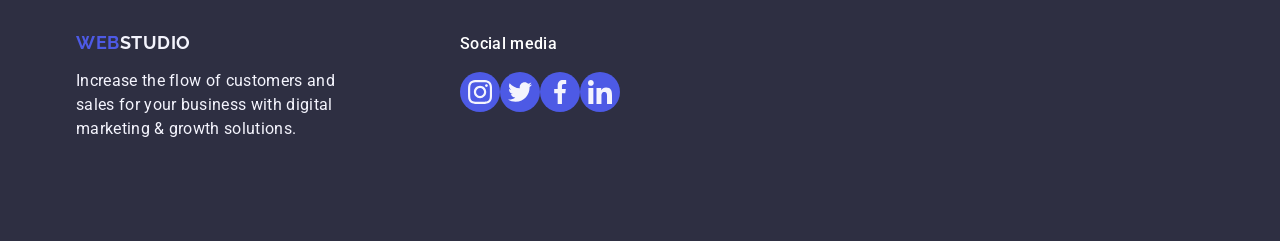
==== commit 15b1fb27: "finish" ====
--- a/index.html
+++ b/index.html
@@ -65,7 +65,7 @@
                     <li class="privilege-list">
                         <div class="privilege-div-icon">
                             <svg class="privilege-icon" width="64" height="64">
-                                <use href="/images/symbol-defs.svg#icon-antenna-1"></use>
+                                <use href="./images/icons.svg#icon-antenna-1"></use>
                             </svg>
                         </div>
                         <h3 class="title-privilege">Strategy</h3>
@@ -75,7 +75,7 @@
                     <li class="privilege-list">
                         <div class="privilege-div-icon">
                             <svg class="privilege-icon" width="64" height="64">
-                                <use href="/images/symbol-defs.svg#icon-clock-1"></use>
+                                <use href="./images/icons.svg#icon-clock-1"></use>
                             </svg>
                         </div>
                         <h3 class="title-privilege">Punctuality</h3>
@@ -85,7 +85,7 @@
                     <li class="privilege-list">
                         <div class="privilege-div-icon">
                             <svg class="privilege-icon" width="64" height="64">
-                                <use href="/images/symbol-defs.svg#icon-diagram-1"></use>
+                                <use href="./images/icons.svg#icon-diagram-1"></use>
                             </svg>
                         </div>
                         <h3 class="title-privilege">Diligence</h3>
@@ -95,7 +95,7 @@
                     <li class="privilege-list">
                         <div class="privilege-div-icon">
                             <svg class="privilege-icon" width="64" height="64">
-                                <use href="/images/symbol-defs.svg#icon-astronaut-1"></use>
+                                <use href="./images/icons.svg#icon-astronaut-1"></use>
                             </svg>
                         </div>
                         <h3 class="title-privilege">Technologies</h3>
@@ -121,28 +121,28 @@
                                 <li class="team-icon-li">
                                     <a class="taem-icon-link" href="">
                                         <svg class="team-icon-svg" width="16" height="16">
-                                            <use href="./images/symbol-defs.svg#icon-instagram-2"></use>
-                                        </svg>
-                                    </a>
-                                </li>
-                                <li class="team-icon-li">
-                                    <a class="taem-icon-link" href="">
-                                        <svg class="team-icon-svg" width="16" height="16">
-                                            <use href="./images/symbol-defs.svg#icon-twitter-1"></use>
-                                        </svg>
-                                    </a>
-                                </li>
-                                <li class="team-icon-li">
-                                    <a class="taem-icon-link" href="">
-                                        <svg class="team-icon-svg" width="16" height="16">
-                                            <use href="./images/symbol-defs.svg#icon-facebook-1"></use>
-                                        </svg>
-                                    </a>
-                                </li>
-                                <li class="team-icon-li">
-                                    <a class="taem-icon-link" href="">
-                                        <svg class="team-icon-svg" width="16" height="16">
-                                            <use href="./images/symbol-defs.svg#icon-linkedin-1"></use>
+                                            <use href="./images/icons.svg#icon-instagram-2"></use>
+                                        </svg>
+                                    </a>
+                                </li>
+                                <li class="team-icon-li">
+                                    <a class="taem-icon-link" href="">
+                                        <svg class="team-icon-svg" width="16" height="16">
+                                            <use href="./images/icons.svg#icon-twitter-1"></use>
+                                        </svg>
+                                    </a>
+                                </li>
+                                <li class="team-icon-li">
+                                    <a class="taem-icon-link" href="">
+                                        <svg class="team-icon-svg" width="16" height="16">
+                                            <use href="./images/icons.svg#icon-facebook-1"></use>
+                                        </svg>
+                                    </a>
+                                </li>
+                                <li class="team-icon-li">
+                                    <a class="taem-icon-link" href="">
+                                        <svg class="team-icon-svg" width="16" height="16">
+                                            <use href="./images/icons.svg#icon-linkedin-1"></use>
                                         </svg>
                                     </a>
                                 </li>
@@ -160,28 +160,28 @@
                                 <li class="team-icon-li">
                                     <a class="taem-icon-link" href="">
                                         <svg class="team-icon-svg" width="16" height="16">
-                                            <use href="./images/symbol-defs.svg#icon-instagram-2"></use>
-                                        </svg>
-                                    </a>
-                                </li>
-                                <li class="team-icon-li">
-                                    <a class="taem-icon-link" href="">
-                                        <svg class="team-icon-svg" width="16" height="16">
-                                            <use href="./images/symbol-defs.svg#icon-twitter-1"></use>
-                                        </svg>
-                                    </a>
-                                </li>
-                                <li class="team-icon-li">
-                                    <a class="taem-icon-link" href="">
-                                        <svg class="team-icon-svg" width="16" height="16">
-                                            <use href="./images/symbol-defs.svg#icon-facebook-1"></use>
-                                        </svg>
-                                    </a>
-                                </li>
-                                <li class="team-icon-li">
-                                    <a class="taem-icon-link" href="">
-                                        <svg class="team-icon-svg" width="16" height="16">
-                                            <use href="./images/symbol-defs.svg#icon-linkedin-1"></use>
+                                            <use href="./images/icons.svg#icon-instagram-2"></use>
+                                        </svg>
+                                    </a>
+                                </li>
+                                <li class="team-icon-li">
+                                    <a class="taem-icon-link" href="">
+                                        <svg class="team-icon-svg" width="16" height="16">
+                                            <use href="./images/icons.svg#icon-twitter-1"></use>
+                                        </svg>
+                                    </a>
+                                </li>
+                                <li class="team-icon-li">
+                                    <a class="taem-icon-link" href="">
+                                        <svg class="team-icon-svg" width="16" height="16">
+                                            <use href="./images/icons.svg#icon-facebook-1"></use>
+                                        </svg>
+                                    </a>
+                                </li>
+                                <li class="team-icon-li">
+                                    <a class="taem-icon-link" href="">
+                                        <svg class="team-icon-svg" width="16" height="16">
+                                            <use href="./images/icons.svg#icon-linkedin-1"></use>
                                         </svg>
                                     </a>
                                 </li>
@@ -198,28 +198,28 @@
                                 <li class="team-icon-li">
                                     <a class="taem-icon-link" href="">
                                         <svg class="team-icon-svg" width="16" height="16">
-                                            <use href="./images/symbol-defs.svg#icon-instagram-2"></use>
-                                        </svg>
-                                    </a>
-                                </li>
-                                <li class="team-icon-li">
-                                    <a class="taem-icon-link" href="">
-                                        <svg class="team-icon-svg" width="16" height="16">
-                                            <use href="./images/symbol-defs.svg#icon-twitter-1"></use>
-                                        </svg>
-                                    </a>
-                                </li>
-                                <li class="team-icon-li">
-                                    <a class="taem-icon-link" href="">
-                                        <svg class="team-icon-svg" width="16" height="16">
-                                            <use href="./images/symbol-defs.svg#icon-facebook-1"></use>
-                                        </svg>
-                                    </a>
-                                </li>
-                                <li class="team-icon-li">
-                                    <a class="taem-icon-link" href="">
-                                        <svg class="team-icon-svg" width="16" height="16">
-                                            <use href="./images/symbol-defs.svg#icon-linkedin-1"></use>
+                                            <use href="./images/icons.svg#icon-instagram-2"></use>
+                                        </svg>
+                                    </a>
+                                </li>
+                                <li class="team-icon-li">
+                                    <a class="taem-icon-link" href="">
+                                        <svg class="team-icon-svg" width="16" height="16">
+                                            <use href="./images/icons.svg#icon-twitter-1"></use>
+                                        </svg>
+                                    </a>
+                                </li>
+                                <li class="team-icon-li">
+                                    <a class="taem-icon-link" href="">
+                                        <svg class="team-icon-svg" width="16" height="16">
+                                            <use href="./images/icons.svg#icon-facebook-1"></use>
+                                        </svg>
+                                    </a>
+                                </li>
+                                <li class="team-icon-li">
+                                    <a class="taem-icon-link" href="">
+                                        <svg class="team-icon-svg" width="16" height="16">
+                                            <use href="./images/icons.svg#icon-linkedin-1"></use>
                                         </svg>
                                     </a>
                                 </li>
@@ -236,28 +236,28 @@
                                 <li class="team-icon-li">
                                     <a class="taem-icon-link" href="">
                                         <svg class="team-icon-svg" width="16" height="16">
-                                            <use href="./images/symbol-defs.svg#icon-instagram-2"></use>
-                                        </svg>
-                                    </a>
-                                </li>
-                                <li class="team-icon-li">
-                                    <a class="taem-icon-link" href="">
-                                        <svg class="team-icon-svg" width="16" height="16">
-                                            <use href="./images/symbol-defs.svg#icon-twitter-1"></use>
-                                        </svg>
-                                    </a>
-                                </li>
-                                <li class="team-icon-li">
-                                    <a class="taem-icon-link" href="">
-                                        <svg class="team-icon-svg" width="16" height="16">
-                                            <use href="./images/symbol-defs.svg#icon-facebook-1"></use>
-                                        </svg>
-                                    </a>
-                                </li>
-                                <li class="team-icon-li">
-                                    <a class="taem-icon-link" href="">
-                                        <svg class="team-icon-svg" width="16" height="16">
-                                            <use href="./images/symbol-defs.svg#icon-linkedin-1"></use>
+                                            <use href="./images/icons.svg#icon-instagram-2"></use>
+                                        </svg>
+                                    </a>
+                                </li>
+                                <li class="team-icon-li">
+                                    <a class="taem-icon-link" href="">
+                                        <svg class="team-icon-svg" width="16" height="16">
+                                            <use href="./images/icons.svg#icon-twitter-1"></use>
+                                        </svg>
+                                    </a>
+                                </li>
+                                <li class="team-icon-li">
+                                    <a class="taem-icon-link" href="">
+                                        <svg class="team-icon-svg" width="16" height="16">
+                                            <use href="./images/icons.svg#icon-facebook-1"></use>
+                                        </svg>
+                                    </a>
+                                </li>
+                                <li class="team-icon-li">
+                                    <a class="taem-icon-link" href="">
+                                        <svg class="team-icon-svg" width="16" height="16">
+                                            <use href="./images/icons.svg#icon-linkedin-1"></use>
                                         </svg>
                                     </a>
                                 </li>
@@ -377,33 +377,33 @@
                     <p class="footer-p">Increase the flow of customers and sales for your business with digital marketing & growth solutions.</p>
                 </div>
                 <div class="footer-div-icon">
-                    <h3 class="footer-social-title"> Social media</h3>
+                    <p class="footer-social-title"> Social media</p>
                     <ul class="footr-icon-ul">
                     <li class="footer-icon-li">
                         <a class="footer-icon-link" href="">
                             <svg class="footer-icon-svg" width="24" height="24">
-                                <use href="./images/symbol-defs.svg#icon-instagram-2"></use>
+                                <use href="./images/icons.svg#icon-instagram-2"></use>
                             </svg>
                         </a>
                     </li>
                     <li class="footer-icon-li">
                         <a class="footer-icon-link" href="">
                             <svg class="footer-icon-svg" width="24" height="24">
-                                <use href="./images/symbol-defs.svg#icon-twitter-1"></use>
+                                <use href="./images/icons.svg#icon-twitter-1"></use>
                             </svg>
                         </a>
                     </li>
                     <li class="footer-icon-li">
                         <a class="footer-icon-link" href="">
                             <svg class="footer-icon-svg" width="24" height="24">
-                                <use href="./images/symbol-defs.svg#icon-facebook-1"></use>
+                                <use href="./images/icons.svg#icon-facebook-1"></use>
                             </svg>
                         </a>
                     </li>
                     <li class="footer-icon-li">
                         <a class="footer-icon-link" href="">
                             <svg class="footer-icon-svg" width="24" height="24">
-                                <use href="./images/symbol-defs.svg#icon-linkedin-1"></use>
+                                <use href="./images/icons.svg#icon-linkedin-1"></use>
                             </svg>
                         </a>
                     </li>
--- a/css/styles.css
+++ b/css/styles.css
@@ -44,6 +44,7 @@
 .page-header {
     border-bottom: 1px solid  #E7E9FC;
     background-color: #FFF;
+    box-shadow: 0px 1px 6px 0px rgba(46, 47, 66, 0.08), 0px 1px 1px 0px rgba(46, 47, 66, 0.16), 0px 2px 1px 0px rgba(46, 47, 66, 0.08);
 }
           
 
@@ -118,7 +119,7 @@
     content: '';
     width: 100%;
     height: 4px;
-    border-radius: 4px;
+    border-radius: 2px;
     background-color: #404BBF;
     transition: opacity 250ms cubic-bezier(0.4, 0, 0.2, 1);
 }
@@ -150,6 +151,7 @@
     color: #434455;
     line-height: 1.5; 
     letter-spacing: 0.02em;
+    transition: color 250ms cubic-bezier(0.4, 0, 0.2, 1);
     
 }
 
@@ -169,6 +171,7 @@
     margin: 0 auto;
     padding: 188px 0;
     text-align: center;
+    max-width: 1440px;
 }   
 
 .hero-title {
@@ -327,13 +330,9 @@
 .team-icon-ul {
     display: flex;
     justify-content: center;
-
-}
-
-
-.team-icon-li:not(:last-child) {
-    margin-right: 24px;
-}
+    gap: 24px;
+}
+
 
 .team-icon-li {
     width: 40px;
@@ -383,6 +382,7 @@
 
 .portfolio-li {
     width: calc((100% - 4*24px)/3);
+    transition: box-shadow 250ms cubic-bezier(0.4, 0, 0.2, 1);
     
 }
 
@@ -447,6 +447,7 @@
 
 .footer-container {
     display: flex;
+    align-items: baseline;
 }
 
 .logo-link-footer {
@@ -474,8 +475,8 @@
     letter-spacing: 0.02em;
 }
 
-.footer-div-icon {
-    margin-left: 120px;
+.footer-box-logo {
+    margin-right: 120px;
 }
 
 .footer-social-title {
@@ -491,13 +492,12 @@
     display: flex;
 }
 
-.footer-icon-li:not(:last-child) {
-    margin-right: 24px;
-}
+
 
 .footer-icon-li {
     width: 40px;
     height: 40px;
+    gap: 16px;
 }
 
 .footer-icon-link {
